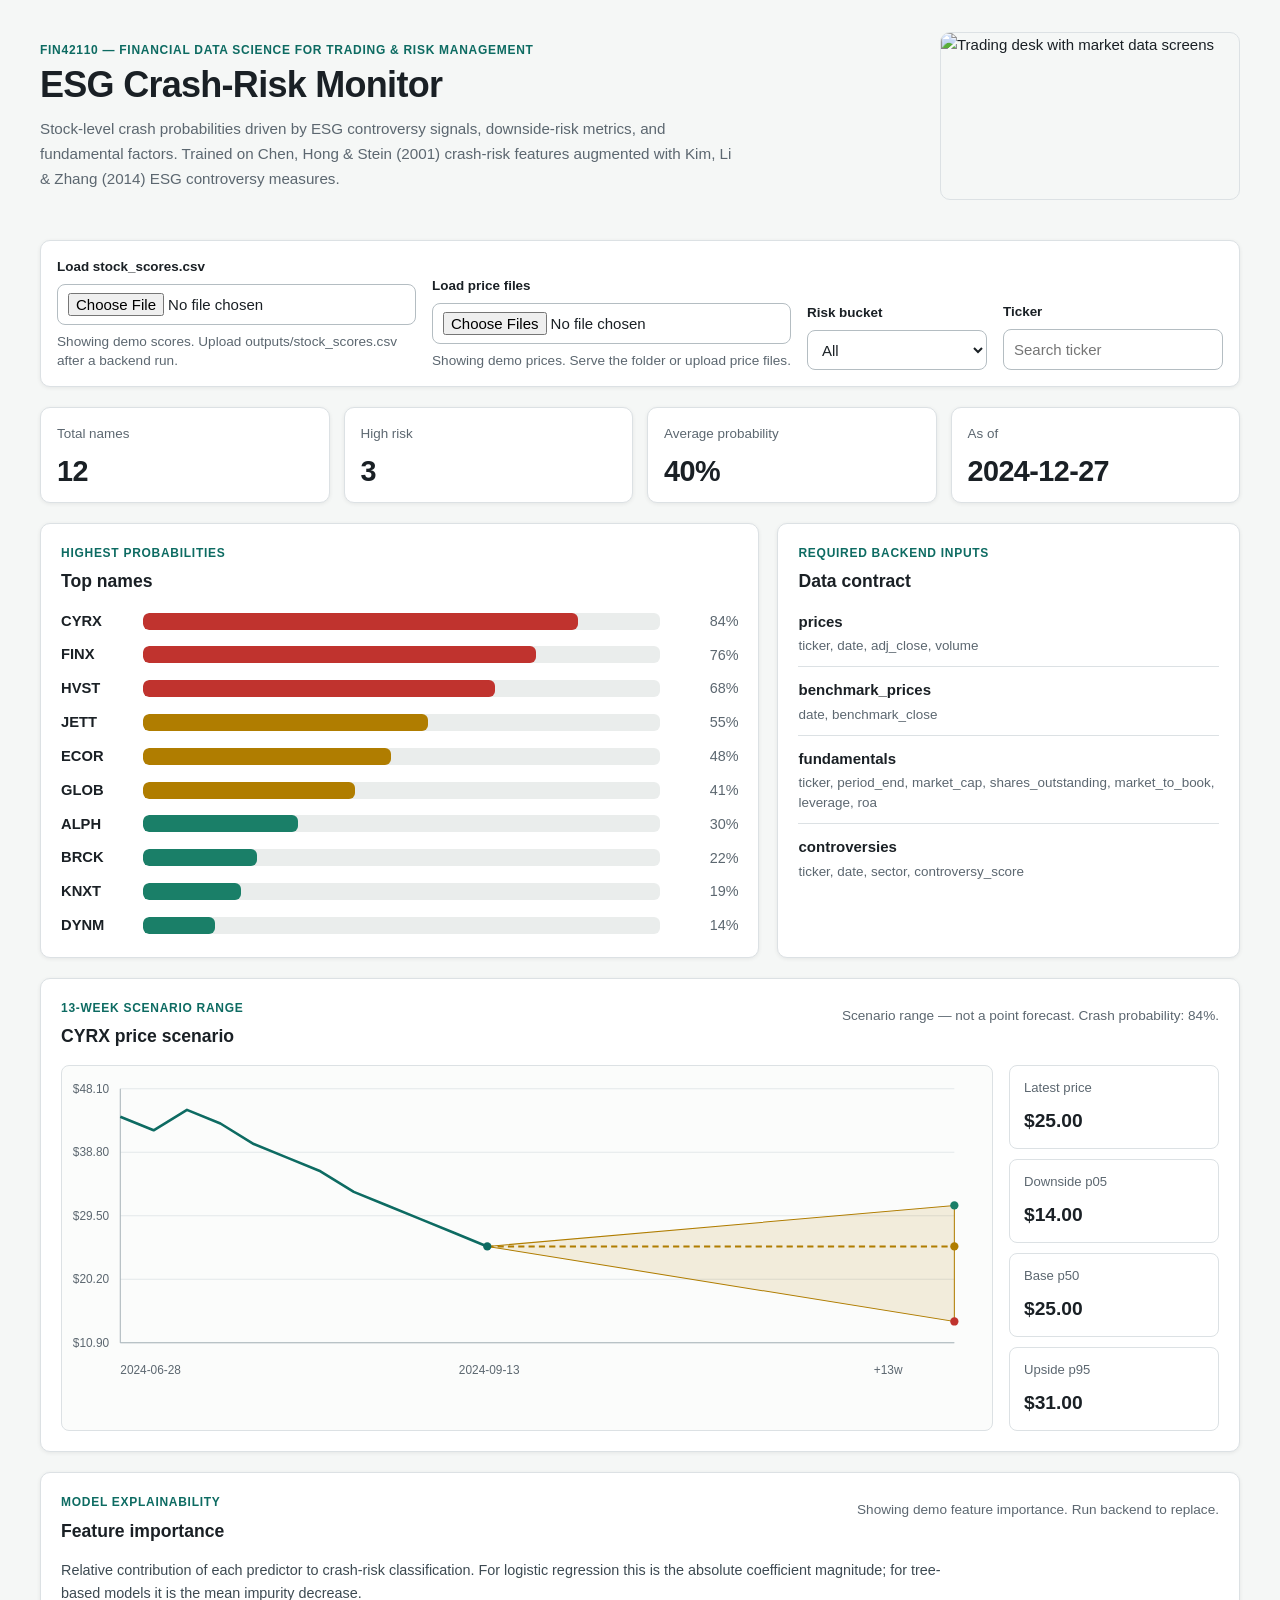
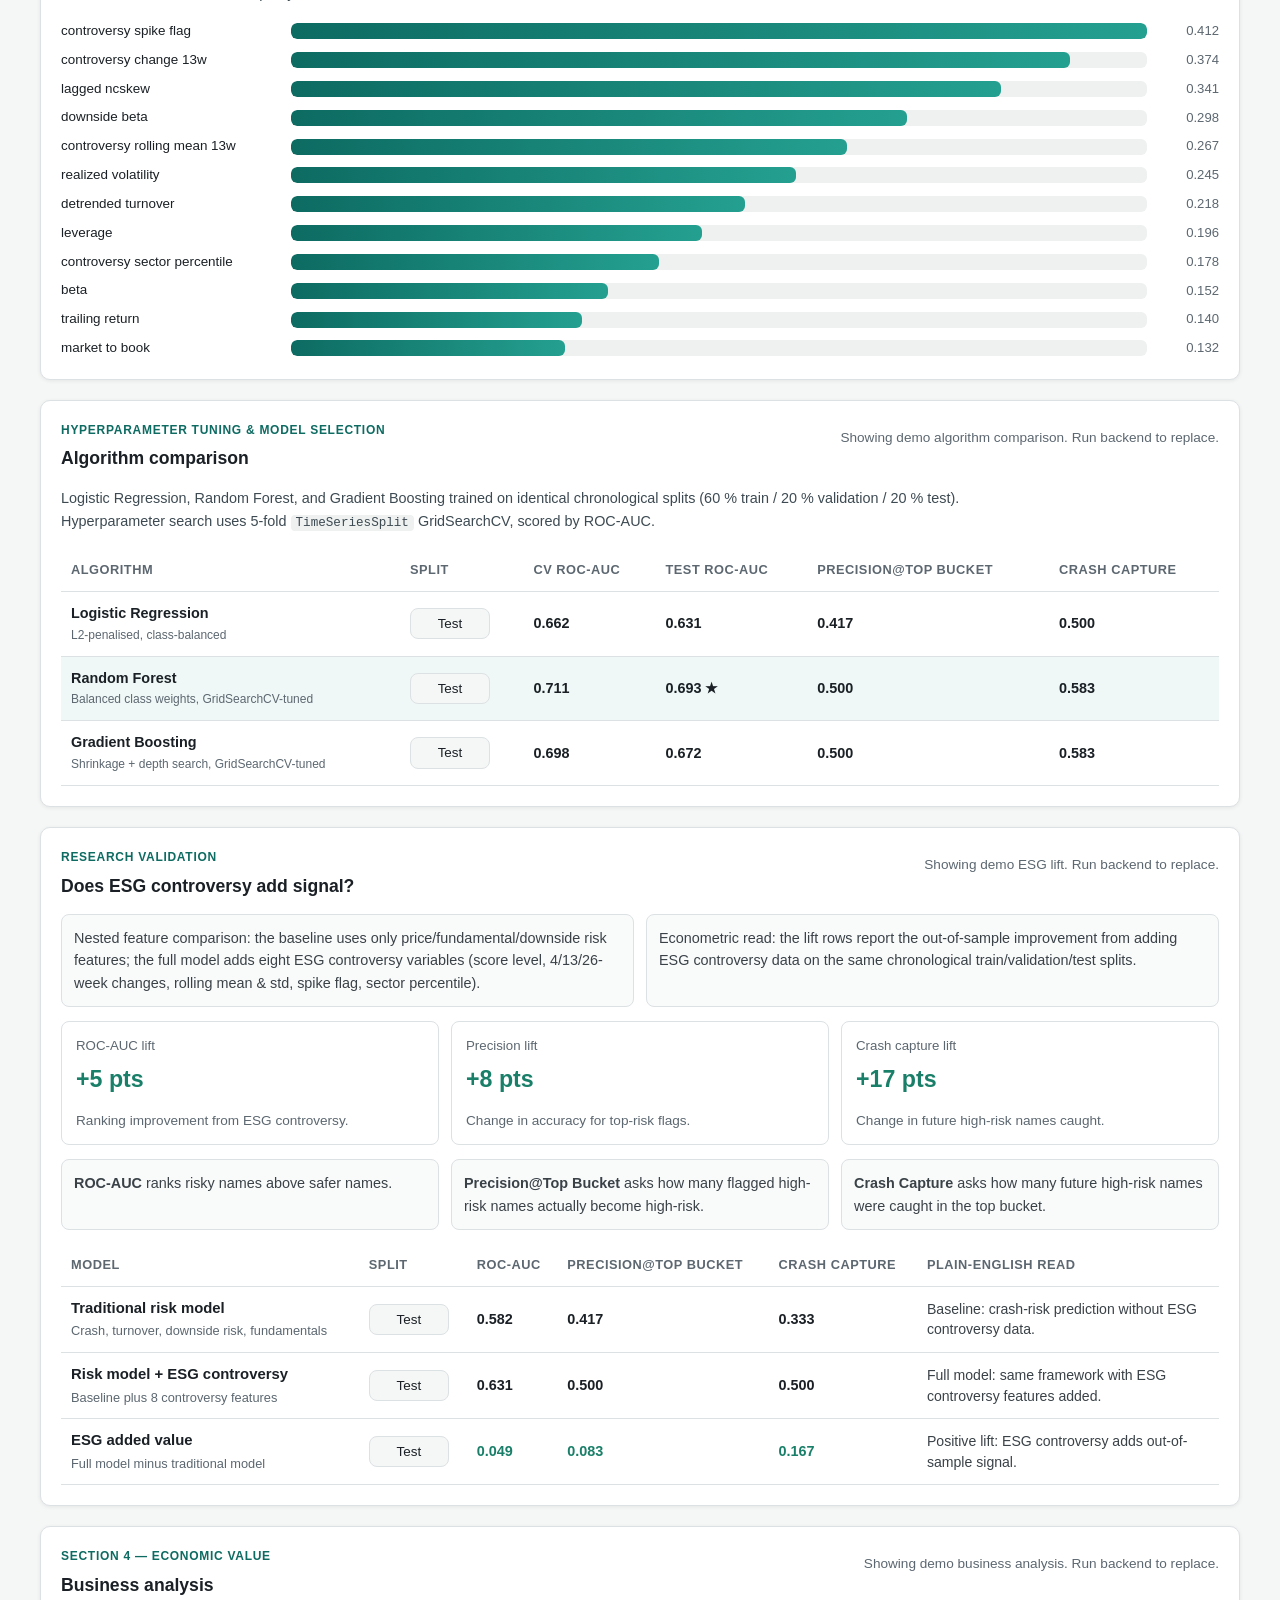
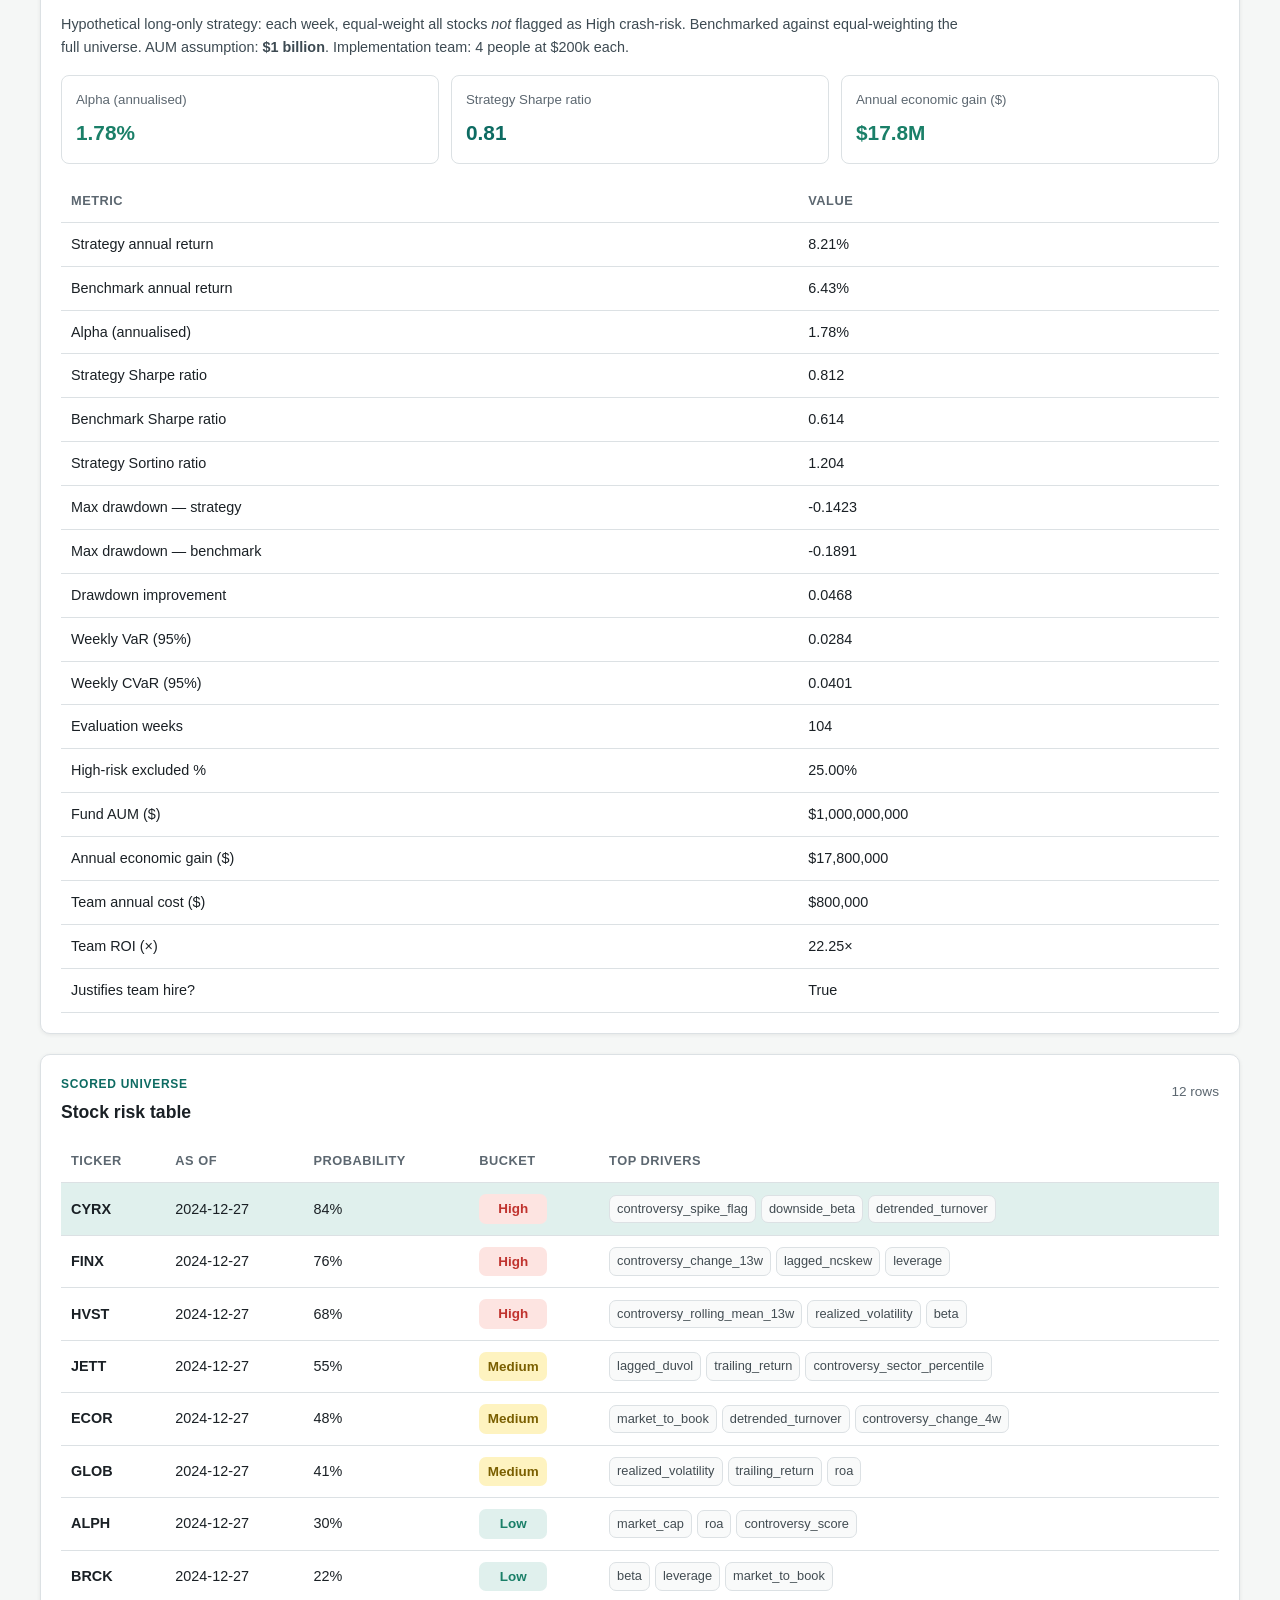
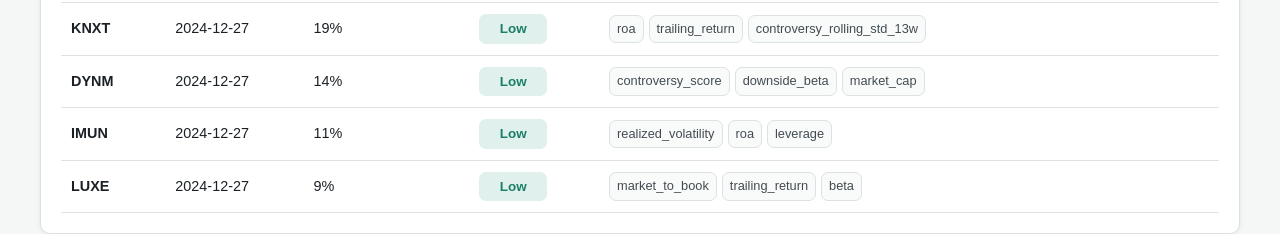
==== frontend/index.html @ 410fca91 "Initial crash-risk dashboard backend" ====
<!doctype html>
<html lang="en">
  <head>
    <meta charset="utf-8">
    <meta name="viewport" content="width=device-width, initial-scale=1">
    <title>ESG Crash-Risk Monitor</title>
    <link rel="stylesheet" href="styles.css">
  </head>
  <body>
    <header class="app-header">
      <div class="header-copy">
        <p class="eyebrow">FIN42110 &mdash; Financial Data Science for Trading &amp; Risk Management</p>
        <h1>ESG Crash-Risk Monitor</h1>
        <p class="lede">
          Stock-level crash probabilities driven by ESG controversy signals, downside-risk metrics,
          and fundamental factors. Trained on Chen, Hong &amp; Stein (2001) crash-risk features
          augmented with Kim, Li &amp; Zhang (2014) ESG controversy measures.
        </p>
      </div>
      <img
        class="header-image"
        src="https://images.unsplash.com/photo-1642790551116-18e150f248e3?auto=format&fit=crop&w=900&q=80"
        alt="Trading desk with market data screens"
      >
    </header>

    <main>
      <!-- ── Toolbar ──────────────────────────────────────────────────── -->
      <section class="toolbar" aria-label="Score controls">
        <div>
          <label for="scoreUpload">Load stock_scores.csv</label>
          <input id="scoreUpload" type="file" accept=".csv,text/csv">
          <p id="dataStatus" class="status-text">Waiting for model scores.</p>
        </div>
        <div>
          <label for="historyUpload">Load price files</label>
          <input id="historyUpload" type="file" accept=".csv,text/csv" multiple>
          <p id="priceStatus" class="status-text">Waiting for price scenarios.</p>
        </div>
        <div>
          <label for="bucketFilter">Risk bucket</label>
          <select id="bucketFilter">
            <option value="All">All</option>
            <option value="High">High</option>
            <option value="Medium">Medium</option>
            <option value="Low">Low</option>
          </select>
        </div>
        <div>
          <label for="tickerSearch">Ticker</label>
          <input id="tickerSearch" type="search" placeholder="Search ticker">
        </div>
      </section>

      <!-- ── Summary KPIs ─────────────────────────────────────────────── -->
      <section class="metrics-grid" aria-label="Risk summary">
        <article class="metric-tile">
          <span>Total names</span>
          <strong id="metricTotal">0</strong>
        </article>
        <article class="metric-tile">
          <span>High risk</span>
          <strong id="metricHigh">0</strong>
        </article>
        <article class="metric-tile">
          <span>Average probability</span>
          <strong id="metricAverage">0%</strong>
        </article>
        <article class="metric-tile">
          <span>As of</span>
          <strong id="metricDate">-</strong>
        </article>
      </section>

      <!-- ── Top names + data contract ────────────────────────────────── -->
      <section class="dashboard-grid">
        <div class="risk-panel">
          <div class="section-heading">
            <div>
              <p class="eyebrow">Highest probabilities</p>
              <h2>Top names</h2>
            </div>
          </div>
          <div id="riskBars" class="risk-bars" aria-live="polite"></div>
        </div>

        <div class="risk-panel">
          <div class="section-heading">
            <div>
              <p class="eyebrow">Required backend inputs</p>
              <h2>Data contract</h2>
            </div>
          </div>
          <ul class="input-list">
            <li><strong>prices</strong><span>ticker, date, adj_close, volume</span></li>
            <li><strong>benchmark_prices</strong><span>date, benchmark_close</span></li>
            <li><strong>fundamentals</strong><span>ticker, period_end, market_cap, shares_outstanding, market_to_book, leverage, roa</span></li>
            <li><strong>controversies</strong><span>ticker, date, sector, controversy_score</span></li>
          </ul>
        </div>
      </section>

      <!-- ── Price scenario chart ──────────────────────────────────────── -->
      <section class="chart-section" aria-label="Price scenario chart">
        <div class="section-heading">
          <div>
            <p class="eyebrow">13-week scenario range</p>
            <h2 id="chartTitle">Select a ticker</h2>
          </div>
          <p id="chartStatus" class="status-text">Price history and scenarios load after the backend demo run.</p>
        </div>
        <div class="chart-layout">
          <div id="priceChart" class="price-chart" aria-live="polite"></div>
          <div class="scenario-summary">
            <div>
              <span>Latest price</span>
              <strong id="latestPrice">-</strong>
            </div>
            <div>
              <span>Downside p05</span>
              <strong id="priceP05">-</strong>
            </div>
            <div>
              <span>Base p50</span>
              <strong id="priceP50">-</strong>
            </div>
            <div>
              <span>Upside p95</span>
              <strong id="priceP95">-</strong>
            </div>
          </div>
        </div>
      </section>

      <!-- ── Feature importance ────────────────────────────────────────── -->
      <section class="risk-panel importance-section" aria-label="Feature importance">
        <div class="section-heading">
          <div>
            <p class="eyebrow">Model explainability</p>
            <h2>Feature importance</h2>
          </div>
          <p id="importanceStatus" class="status-text">Run the backend to load feature importance.</p>
        </div>
        <p class="section-description">
          Relative contribution of each predictor to crash-risk classification.
          For logistic regression this is the absolute coefficient magnitude; for
          tree-based models it is the mean impurity decrease.
        </p>
        <div id="importanceBars" class="importance-bars" aria-live="polite"></div>
      </section>

      <!-- ── Algorithm comparison ──────────────────────────────────────── -->
      <section class="comparison-section" aria-label="Algorithm comparison">
        <div class="section-heading">
          <div>
            <p class="eyebrow">Hyperparameter tuning &amp; model selection</p>
            <h2>Algorithm comparison</h2>
          </div>
          <p id="algoStatus" class="status-text">Waiting for algorithm comparison report.</p>
        </div>
        <p class="section-description">
          Logistic Regression, Random Forest, and Gradient Boosting trained on identical
          chronological splits (60 % train / 20 % validation / 20 % test). Hyperparameter
          search uses 5-fold <code>TimeSeriesSplit</code> GridSearchCV, scored by ROC-AUC.
        </p>
        <div class="table-shell">
          <table class="comparison-table">
            <thead>
              <tr>
                <th>Algorithm</th>
                <th>Split</th>
                <th>CV ROC-AUC</th>
                <th>Test ROC-AUC</th>
                <th>Precision@Top Bucket</th>
                <th>Crash Capture</th>
              </tr>
            </thead>
            <tbody id="algoRows"></tbody>
          </table>
        </div>
      </section>

      <!-- ── ESG lift comparison ───────────────────────────────────────── -->
      <section class="comparison-section" aria-label="ESG model comparison">
        <div class="section-heading">
          <div>
            <p class="eyebrow">Research validation</p>
            <h2>Does ESG controversy add signal?</h2>
          </div>
          <p id="comparisonStatus" class="status-text">Waiting for ESG model comparison.</p>
        </div>
        <div class="comparison-explainer">
          <p>
            Nested feature comparison: the baseline uses only price/fundamental/downside
            risk features; the full model adds eight ESG controversy variables (score level,
            4/13/26-week changes, rolling mean &amp; std, spike flag, sector percentile).
          </p>
          <p>
            Econometric read: the lift rows report the out-of-sample improvement from adding
            ESG controversy data on the same chronological train/validation/test splits.
          </p>
        </div>
        <div id="comparisonSummary" class="lift-summary-grid"></div>
        <div class="metric-guide">
          <span><strong>ROC-AUC</strong> ranks risky names above safer names.</span>
          <span><strong>Precision@Top Bucket</strong> asks how many flagged high-risk names actually become high-risk.</span>
          <span><strong>Crash Capture</strong> asks how many future high-risk names were caught in the top bucket.</span>
        </div>
        <div class="table-shell">
          <table class="comparison-table">
            <thead>
              <tr>
                <th>Model</th>
                <th>Split</th>
                <th>ROC-AUC</th>
                <th>Precision@Top Bucket</th>
                <th>Crash Capture</th>
                <th>Plain-English read</th>
              </tr>
            </thead>
            <tbody id="comparisonRows"></tbody>
          </table>
        </div>
      </section>

      <!-- ── Business analysis ─────────────────────────────────────────── -->
      <section class="comparison-section" aria-label="Business analysis">
        <div class="section-heading">
          <div>
            <p class="eyebrow">Section 4 &mdash; Economic value</p>
            <h2>Business analysis</h2>
          </div>
          <p id="bizStatus" class="status-text">Waiting for business analysis.</p>
        </div>
        <p class="section-description">
          Hypothetical long-only strategy: each week, equal-weight all stocks <em>not</em>
          flagged as High crash-risk. Benchmarked against equal-weighting the full universe.
          AUM assumption: <strong>$1 billion</strong>. Implementation team: 4 people at $200k each.
        </p>
        <div id="bizSummary" class="biz-summary-grid"></div>
        <div class="table-shell">
          <table>
            <thead>
              <tr><th>Metric</th><th>Value</th></tr>
            </thead>
            <tbody id="bizRows"></tbody>
          </table>
        </div>
      </section>

      <!-- ── Stock scores table ────────────────────────────────────────── -->
      <section class="table-section" aria-label="Stock scores">
        <div class="section-heading">
          <div>
            <p class="eyebrow">Scored universe</p>
            <h2>Stock risk table</h2>
          </div>
          <p id="resultCount" class="status-text">0 rows</p>
        </div>
        <div class="table-shell">
          <table>
            <thead>
              <tr>
                <th>Ticker</th>
                <th>As of</th>
                <th>Probability</th>
                <th>Bucket</th>
                <th>Top drivers</th>
              </tr>
            </thead>
            <tbody id="scoreRows"></tbody>
          </table>
        </div>
      </section>
    </main>

    <script src="app.js"></script>
  </body>
</html>
---- frontend/styles.css ----
/* ── Design tokens ─────────────────────────────────────────────────────── */
:root {
  --ink:          #1a2025;
  --muted:        #5c6770;
  --line:         #dce1e4;
  --page:         #f5f7f6;
  --surface:      #ffffff;
  --high:         #c0332e;
  --medium:       #b07d00;
  --low:          #1a7f68;
  --accent:       #0d6b62;
  --accent-soft:  #e0f0ed;
  --warning-soft: #fef3c0;
  --danger-soft:  #fde4e1;
  --positive:     #1a7f68;
  --negative:     #c0332e;
  --radius:       10px;
  --shadow:       0 1px 4px rgba(0,0,0,.07);
}

/* ── Reset & base ──────────────────────────────────────────────────────── */
*, *::before, *::after { box-sizing: border-box; }

body {
  margin: 0;
  color: var(--ink);
  background: var(--page);
  font-family: -apple-system, BlinkMacSystemFont, "Segoe UI", Roboto, Helvetica, Arial, sans-serif;
  font-size: 15px;
  line-height: 1.55;
  -webkit-font-smoothing: antialiased;
}

code {
  font-family: ui-monospace, "SFMono-Regular", Consolas, "Liberation Mono", monospace;
  font-size: 0.875em;
  background: #eef1f0;
  padding: 1px 5px;
  border-radius: 4px;
}

/* ── Layout wrapper ────────────────────────────────────────────────────── */
.app-header, main {
  width: min(1200px, calc(100% - 32px));
  margin: 0 auto;
}

/* ── Header ────────────────────────────────────────────────────────────── */
.app-header {
  display: grid;
  grid-template-columns: minmax(0, 1fr) 300px;
  gap: 32px;
  align-items: center;
  padding: 32px 0 20px;
}

.eyebrow {
  margin: 0 0 6px;
  color: var(--accent);
  font-size: 0.75rem;
  font-weight: 700;
  letter-spacing: .06em;
  text-transform: uppercase;
}

h1 { margin: 0; font-size: 2.25rem; line-height: 1.06; letter-spacing: -.02em; }
h2 { margin: 0; font-size: 1.1rem; font-weight: 700; }

.lede {
  max-width: 700px;
  margin: 12px 0 0;
  color: var(--muted);
  font-size: .95rem;
  line-height: 1.65;
}

.header-image {
  width: 100%;
  height: 168px;
  object-fit: cover;
  border-radius: var(--radius);
  border: 1px solid var(--line);
}

/* ── Section spacing ───────────────────────────────────────────────────── */
.toolbar, .metrics-grid, .dashboard-grid,
.chart-section, .comparison-section, .importance-section,
.table-section { margin-top: 20px; }

/* ── Toolbar ───────────────────────────────────────────────────────────── */
.toolbar {
  display: grid;
  grid-template-columns: minmax(200px,1fr) minmax(200px,1fr) minmax(140px,180px) minmax(160px,220px);
  gap: 16px;
  align-items: end;
  padding: 16px;
  background: var(--surface);
  border: 1px solid var(--line);
  border-radius: var(--radius);
  box-shadow: var(--shadow);
}

label { display: block; margin-bottom: 6px; font-size: .84rem; font-weight: 700; }

input, select {
  width: 100%;
  min-height: 40px;
  padding: 8px 10px;
  border: 1px solid #b4bdc2;
  border-radius: 8px;
  background: #fff;
  color: var(--ink);
  font: inherit;
  transition: border-color .15s;
}
input:focus, select:focus { outline: none; border-color: var(--accent); }

.status-text { margin: 7px 0 0; color: var(--muted); font-size: .85rem; line-height: 1.4; }

/* ── Metric tiles ──────────────────────────────────────────────────────── */
.metrics-grid {
  display: grid;
  grid-template-columns: repeat(4, minmax(0,1fr));
  gap: 14px;
}

.metric-tile {
  min-height: 92px;
  padding: 16px;
  background: var(--surface);
  border: 1px solid var(--line);
  border-radius: var(--radius);
  box-shadow: var(--shadow);
}
.metric-tile span { display: block; color: var(--muted); font-size: .84rem; }
.metric-tile strong { display: block; margin-top: 12px; font-size: 1.8rem; line-height: 1; letter-spacing: -.02em; }

/* ── Dashboard grid ────────────────────────────────────────────────────── */
.dashboard-grid {
  display: grid;
  grid-template-columns: minmax(0,1.4fr) minmax(280px,.9fr);
  gap: 18px;
}

/* ── Panels ────────────────────────────────────────────────────────────── */
.risk-panel, .chart-section, .comparison-section,
.importance-section, .table-section {
  padding: 20px;
  background: var(--surface);
  border: 1px solid var(--line);
  border-radius: var(--radius);
  box-shadow: var(--shadow);
}

.section-heading {
  display: flex;
  justify-content: space-between;
  gap: 16px;
  align-items: flex-start;
  margin-bottom: 14px;
}

.section-description {
  margin: 0 0 16px;
  color: #3d4a52;
  font-size: .9rem;
  line-height: 1.6;
  max-width: 900px;
}

/* ── Price chart ───────────────────────────────────────────────────────── */
.chart-layout {
  display: grid;
  grid-template-columns: minmax(0,1fr) 210px;
  gap: 16px;
  align-items: stretch;
}

.price-chart {
  min-height: 320px;
  border: 1px solid var(--line);
  border-radius: 8px;
  background: #fbfcfb;
  overflow: hidden;
}
.price-chart svg { display: block; width: 100%; height: 320px; }

.chart-axis  { stroke: #a8b4b9; stroke-width: 1; }
.chart-grid  { stroke: #e3e8ea; stroke-width: 1; }
.history-line   { fill: none; stroke: var(--accent); stroke-width: 2.5; stroke-linejoin: round; }
.projection-line { fill: none; stroke: var(--medium); stroke-dasharray: 6 4; stroke-width: 2; }
.scenario-band  { fill: rgba(176,125,0,.13); stroke: var(--medium); stroke-width: 1; }
.chart-label    { fill: var(--muted); font-size: 11.5px; }

.scenario-summary { display: grid; gap: 10px; }
.scenario-summary div { padding: 12px 14px; border: 1px solid var(--line); border-radius: 8px; }
.scenario-summary span { display: block; color: var(--muted); font-size: .82rem; }
.scenario-summary strong { display: block; margin-top: 8px; font-size: 1.2rem; }

/* ── Feature importance bars ───────────────────────────────────────────── */
.importance-bars { display: grid; gap: 8px; }

.imp-row {
  display: grid;
  grid-template-columns: 220px minmax(0,1fr) 62px;
  gap: 10px;
  align-items: center;
}

.imp-label { font-size: .84rem; color: var(--ink); overflow: hidden; text-overflow: ellipsis; white-space: nowrap; }
.imp-track { height: 16px; background: #eef1f0; border-radius: 6px; overflow: hidden; }
.imp-fill  { height: 100%; border-radius: 6px; background: linear-gradient(90deg, var(--accent), #24a090); min-width: 2px; }
.imp-value { font-size: .82rem; color: var(--muted); text-align: right; font-variant-numeric: tabular-nums; }

/* ── Algorithm comparison table ────────────────────────────────────────── */
.comparison-table { min-width: 820px; }

.comparison-explainer {
  display: grid;
  grid-template-columns: minmax(0,1fr) minmax(0,1fr);
  gap: 12px;
  margin-bottom: 14px;
}

.comparison-explainer p, .metric-guide span {
  margin: 0;
  padding: 12px;
  border: 1px solid var(--line);
  border-radius: 8px;
  background: #f9fafa;
  color: #3a4248;
  line-height: 1.55;
  font-size: .9rem;
}

/* ── ESG lift summary cards ─────────────────────────────────────────────── */
.lift-summary-grid {
  display: grid;
  grid-template-columns: repeat(3, minmax(0,1fr));
  gap: 12px;
  margin-bottom: 14px;
}

.lift-card {
  display: grid;
  gap: 6px;
  min-height: 108px;
  padding: 14px;
  border: 1px solid var(--line);
  border-radius: 8px;
  background: #fff;
}
.lift-card span { color: var(--muted); font-size: .83rem; }
.lift-card strong { font-size: 1.45rem; }
.lift-card.positive strong, .metric-value.positive { color: var(--positive); }
.lift-card.negative strong, .metric-value.negative { color: var(--negative); }

.metric-guide {
  display: grid;
  grid-template-columns: repeat(3, minmax(0,1fr));
  gap: 12px;
  margin-bottom: 14px;
}

/* ── Business analysis ──────────────────────────────────────────────────── */
.biz-summary-grid {
  display: grid;
  grid-template-columns: repeat(3, minmax(0,1fr));
  gap: 12px;
  margin-bottom: 16px;
}

.biz-card {
  padding: 14px;
  border: 1px solid var(--line);
  border-radius: 8px;
  background: #fff;
  display: grid;
  gap: 6px;
}
.biz-card span { color: var(--muted); font-size: .83rem; }
.biz-card strong { font-size: 1.3rem; }
.biz-card.positive strong { color: var(--positive); }
.biz-card.negative strong { color: var(--negative); }
.biz-card.neutral  strong { color: var(--accent); }

/* ── Model label cells ──────────────────────────────────────────────────── */
.model-label { display: grid; gap: 3px; }
.model-label strong { font-size: .93rem; }
.model-label span { color: var(--muted); font-size: .8rem; }

.split-pill {
  display: inline-block;
  min-width: 80px;
  padding: 5px 8px;
  border-radius: 8px;
  border: 1px solid var(--line);
  background: #f5f7f6;
  text-align: center;
  text-transform: capitalize;
  font-size: .84rem;
}

.metric-value { font-variant-numeric: tabular-nums; font-weight: 700; }

.plain-read { max-width: 280px; color: #3a4248; line-height: 1.45; font-size: .88rem; }

/* ── Risk bars ──────────────────────────────────────────────────────────── */
.risk-bars { display: grid; gap: 11px; }

.bar-row {
  display: grid;
  grid-template-columns: 72px minmax(0,1fr) 68px;
  gap: 10px;
  align-items: center;
}
.bar-label  { font-weight: 700; font-size: .92rem; overflow-wrap: anywhere; }
.bar-track  { height: 17px; background: #eaedec; border-radius: 6px; overflow: hidden; }
.bar-fill   { height: 100%; min-width: 3px; border-radius: 6px; }
.bar-fill.high   { background: var(--high); }
.bar-fill.medium { background: var(--medium); }
.bar-fill.low    { background: var(--low); }
.bar-value  { color: var(--muted); font-variant-numeric: tabular-nums; text-align: right; font-size: .9rem; }

/* ── Input list (data contract) ─────────────────────────────────────────── */
.input-list { display: grid; gap: 11px; padding: 0; margin: 0; list-style: none; }
.input-list li { display: grid; gap: 3px; padding-bottom: 11px; border-bottom: 1px solid var(--line); }
.input-list li:last-child { border-bottom: 0; padding-bottom: 0; }
.input-list span { color: var(--muted); font-size: .84rem; line-height: 1.45; overflow-wrap: anywhere; }

/* ── Table shell ────────────────────────────────────────────────────────── */
.table-shell { overflow-x: auto; }

table { width: 100%; border-collapse: collapse; min-width: 680px; }
th, td { padding: 11px 10px; border-bottom: 1px solid var(--line); text-align: left; vertical-align: middle; }
th { color: var(--muted); font-size: .8rem; text-transform: uppercase; letter-spacing: .04em; }
td { font-size: .9rem; line-height: 1.45; }

.table-section tbody tr { cursor: pointer; }
.table-section tbody tr:hover { background: #f2f6f5; }
.table-section tbody tr.selected-row { background: var(--accent-soft); }

.ticker-cell    { font-weight: 700; }
.probability-cell { font-variant-numeric: tabular-nums; }

/* ── Risk bucket badges ─────────────────────────────────────────────────── */
.bucket {
  display: inline-block;
  min-width: 68px;
  padding: 5px 8px;
  border-radius: 7px;
  font-size: .84rem;
  font-weight: 700;
  text-align: center;
}
.bucket.high   { color: var(--high);   background: var(--danger-soft); }
.bucket.medium { color: #7a5f00;       background: var(--warning-soft); }
.bucket.low    { color: var(--low);    background: var(--accent-soft); }

/* ── Driver pills ───────────────────────────────────────────────────────── */
.driver-list { display: flex; flex-wrap: wrap; gap: 5px; }
.driver-pill {
  display: inline-block;
  padding: 4px 7px;
  border: 1px solid var(--line);
  border-radius: 7px;
  background: #f9fafa;
  color: #424c52;
  font-size: .8rem;
}

/* ── Algo table specific ────────────────────────────────────────────────── */
.algo-model { font-weight: 700; font-size: .9rem; }
.best-row td { background: #f0f8f7; }

/* ── Empty state ────────────────────────────────────────────────────────── */
.empty-state { padding: 24px; color: var(--muted); text-align: center; font-size: .9rem; }

/* ── Responsive ─────────────────────────────────────────────────────────── */
@media (max-width: 900px) {
  .app-header,
  .toolbar,
  .metrics-grid,
  .dashboard-grid,
  .comparison-explainer,
  .lift-summary-grid,
  .biz-summary-grid,
  .metric-guide,
  .chart-layout { grid-template-columns: 1fr; }

  h1 { font-size: 1.9rem; }
  .header-image { height: 140px; }
  .imp-row { grid-template-columns: 160px minmax(0,1fr) 54px; }
}

@media (max-width: 520px) {
  .app-header, main { width: min(100% - 18px, 1200px); }
  .toolbar, .risk-panel, .chart-section, .comparison-section,
  .importance-section, .table-section, .metric-tile { padding: 12px; }
  .bar-row { grid-template-columns: 56px minmax(0,1fr) 54px; gap: 8px; }
}
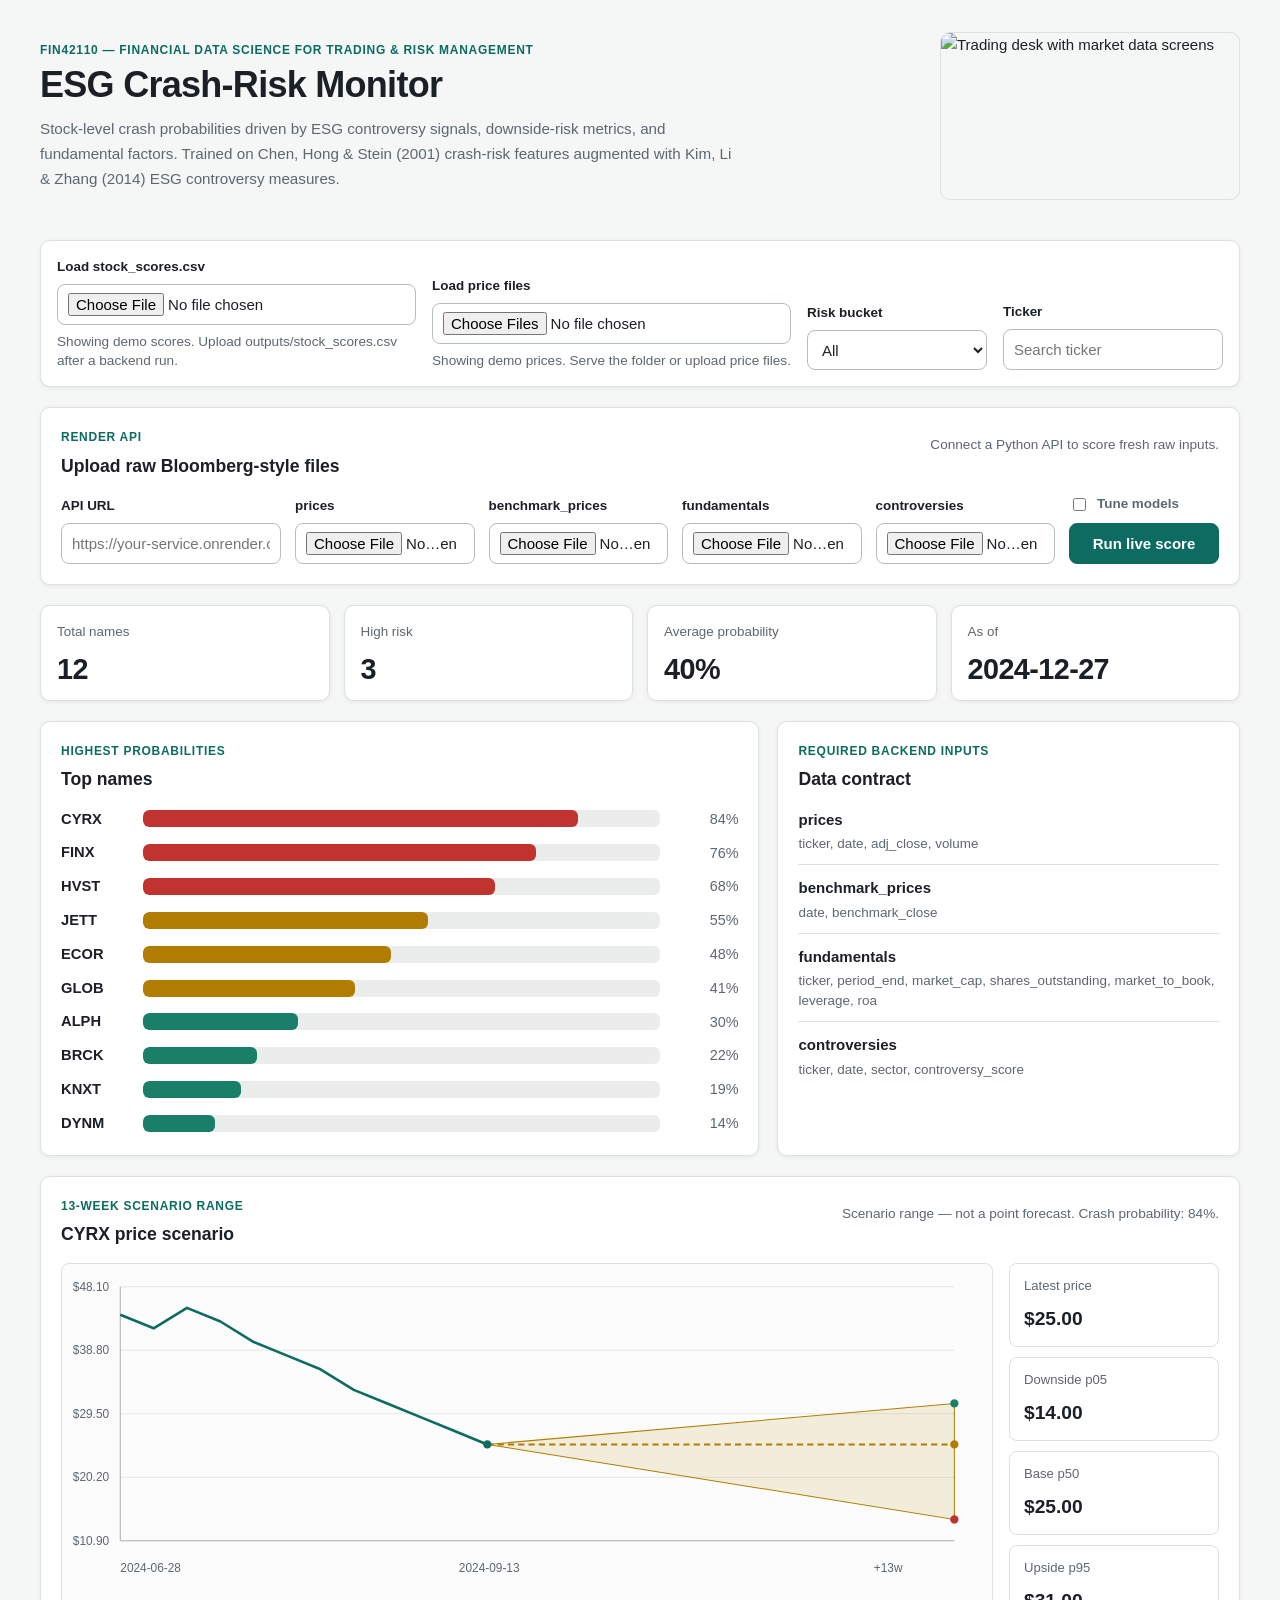
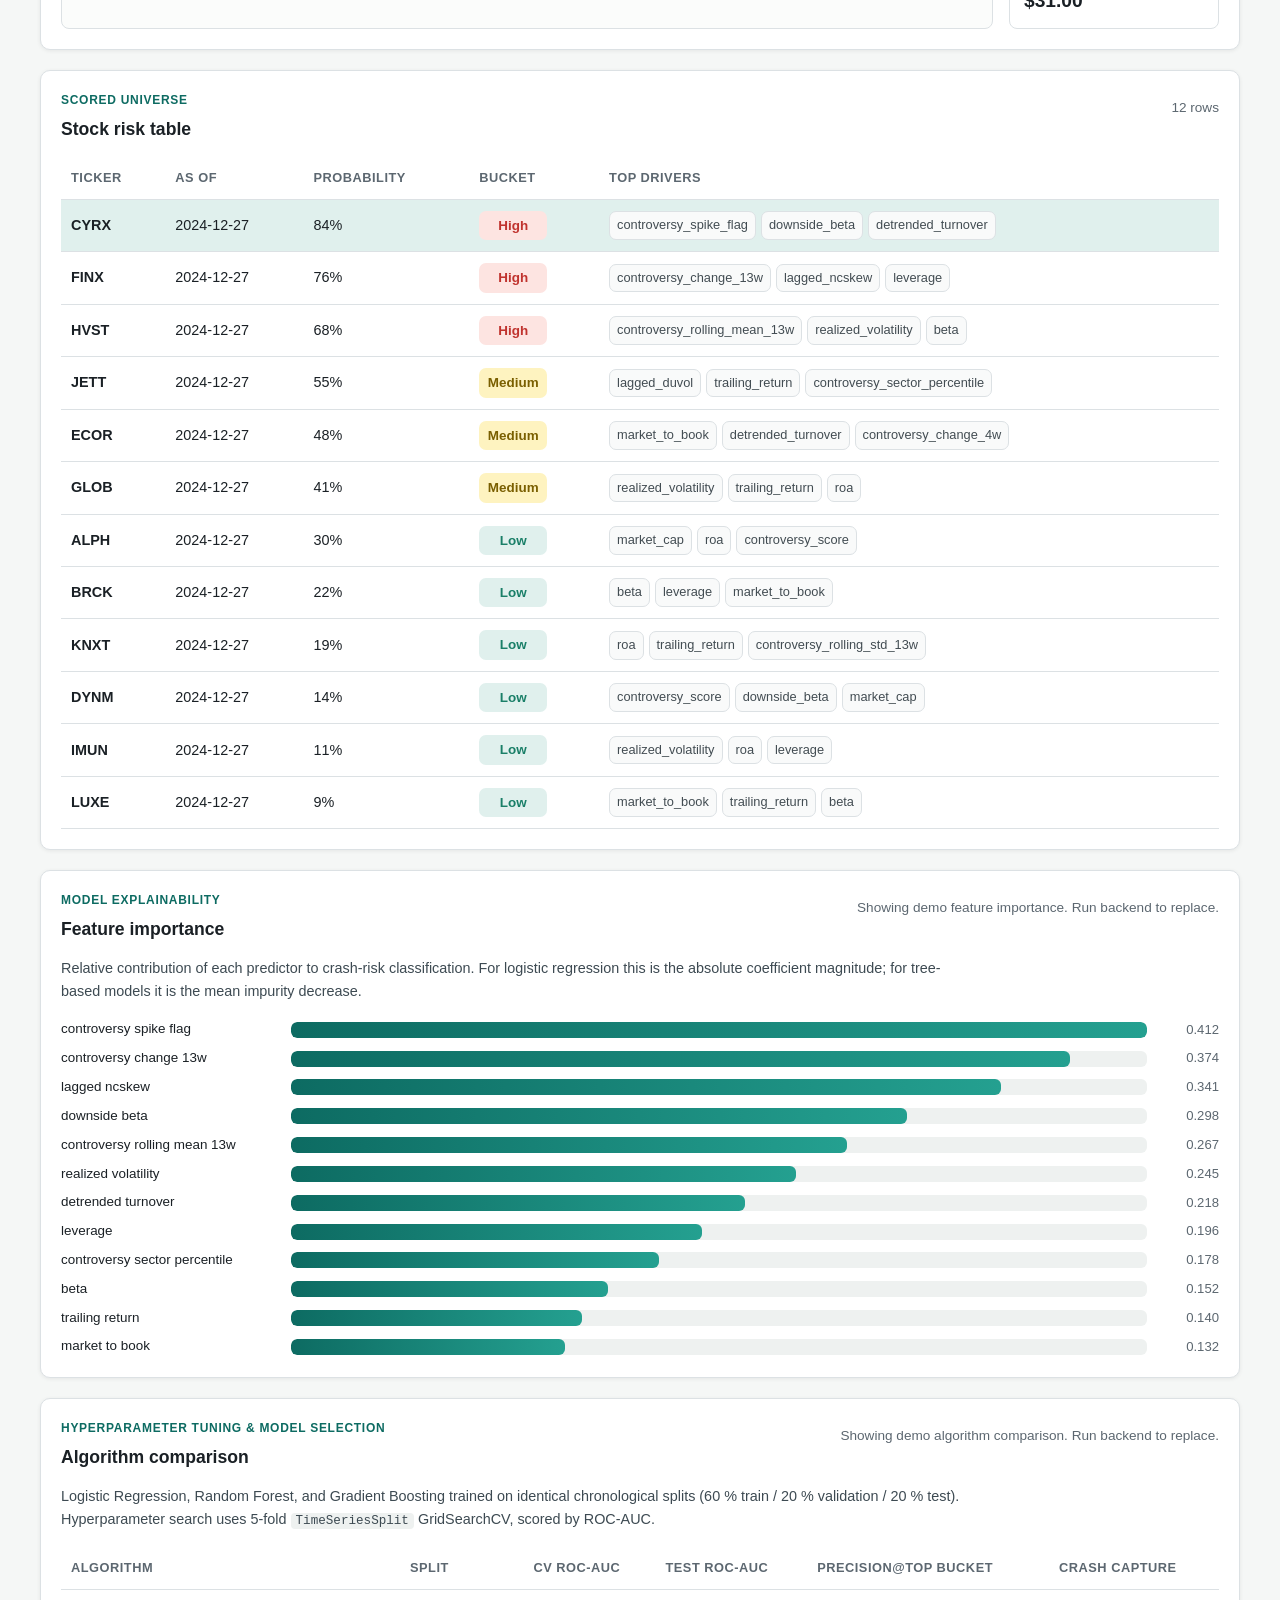
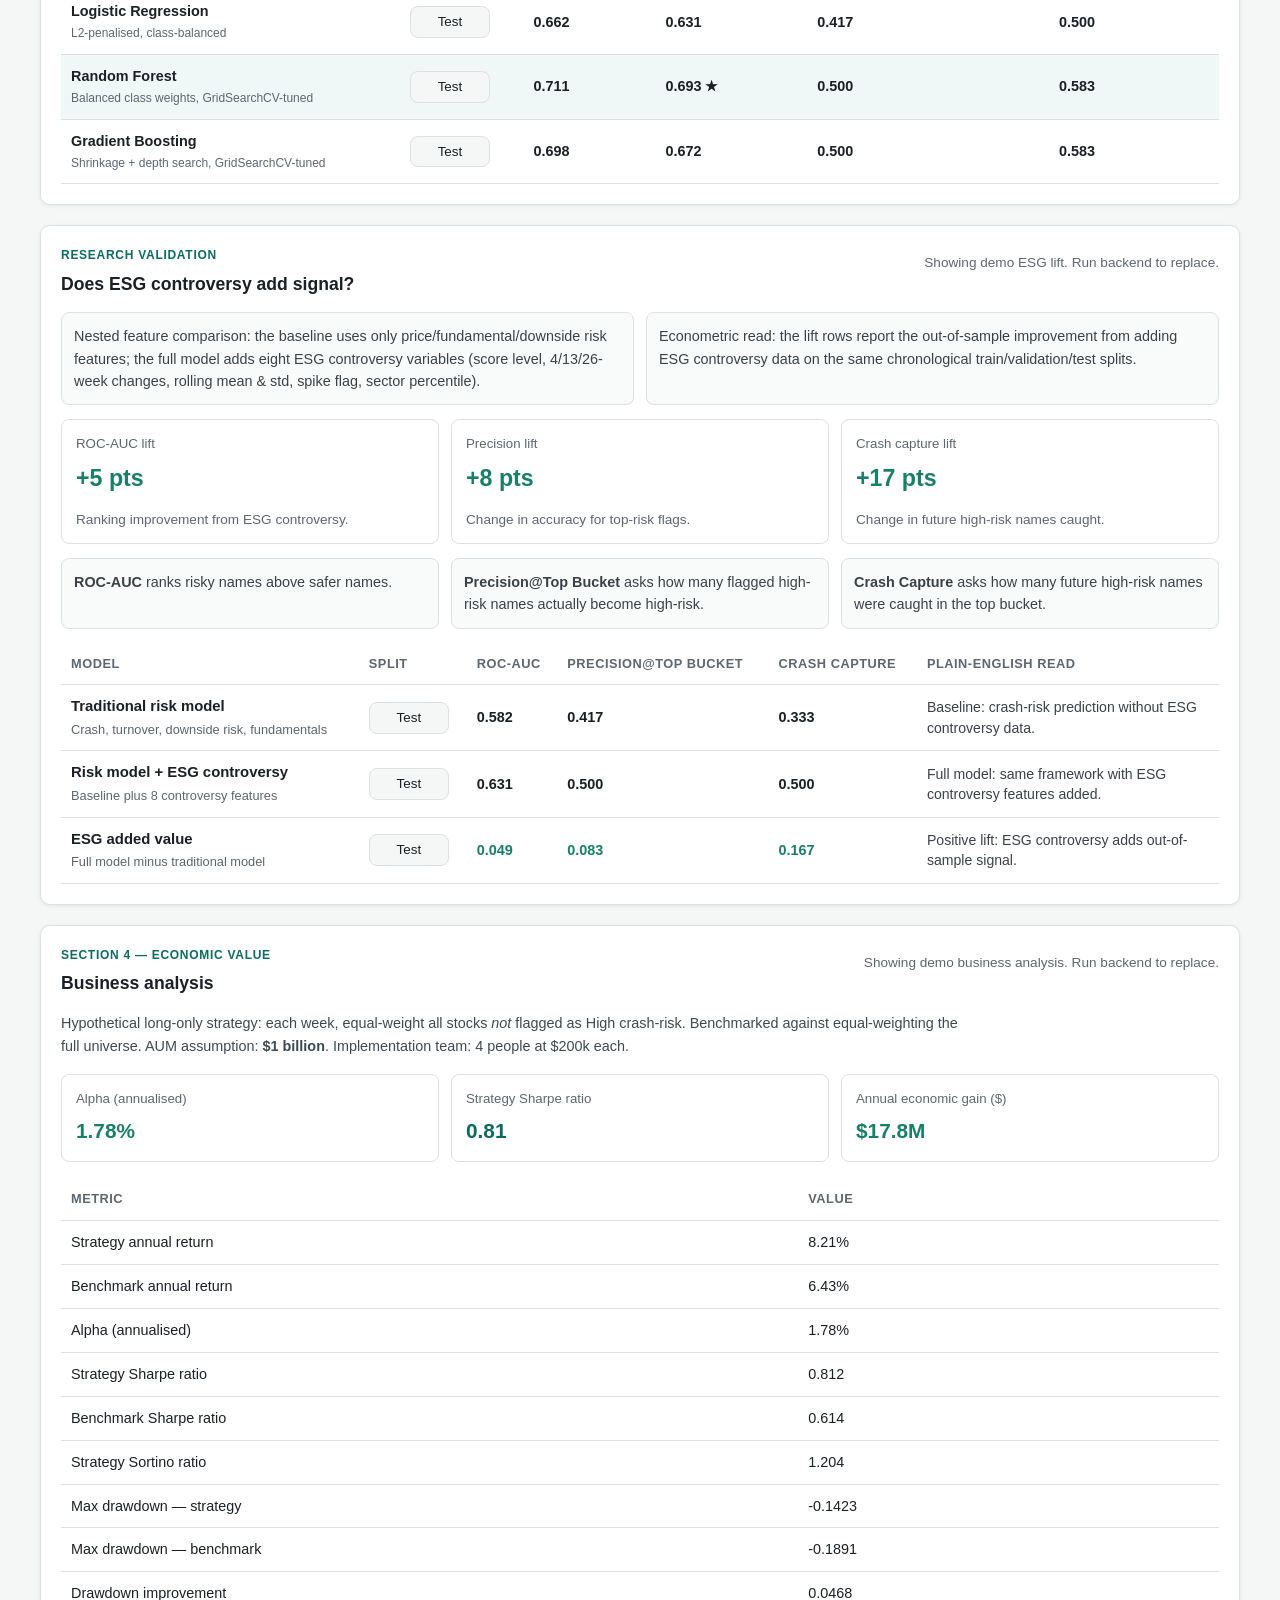
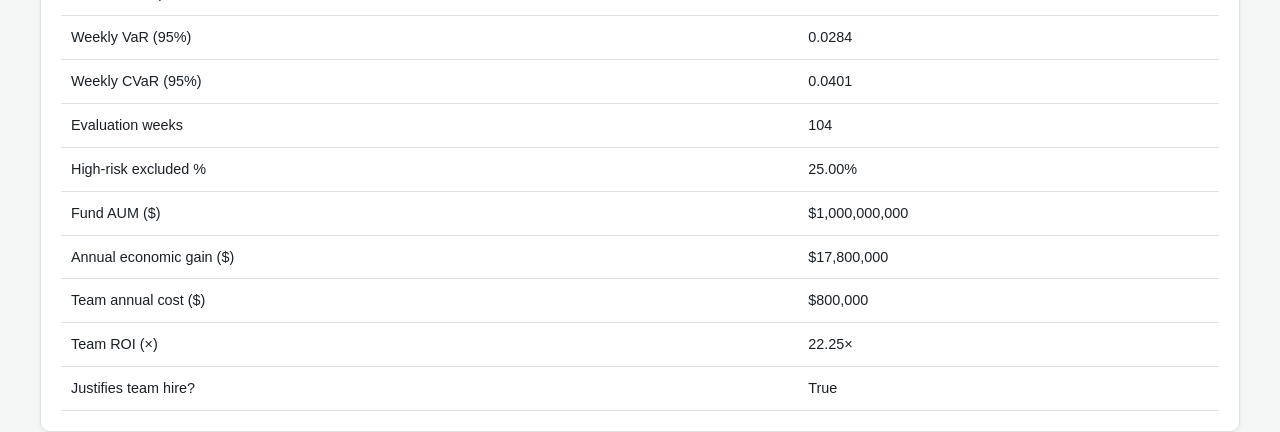
==== commit 0dc51b0d: "Add Netlify and Render deployment support" ====
--- a/frontend/index.html
+++ b/frontend/index.html
@@ -53,6 +53,45 @@
       </section>
 
       <!-- ── Summary KPIs ─────────────────────────────────────────────── -->
+      <section class="api-panel" aria-label="Live backend upload">
+        <div class="section-heading">
+          <div>
+            <p class="eyebrow">Render API</p>
+            <h2>Upload raw Bloomberg-style files</h2>
+          </div>
+          <p id="apiStatus" class="status-text">Connect a Python API to score fresh raw inputs.</p>
+        </div>
+        <form id="apiUploadForm" class="api-form">
+          <div>
+            <label for="apiBaseUrl">API URL</label>
+            <input id="apiBaseUrl" type="url" placeholder="https://your-service.onrender.com">
+          </div>
+          <div>
+            <label for="rawPrices">prices</label>
+            <input id="rawPrices" type="file" accept=".csv,.xlsx,.xls">
+          </div>
+          <div>
+            <label for="rawBenchmark">benchmark_prices</label>
+            <input id="rawBenchmark" type="file" accept=".csv,.xlsx,.xls">
+          </div>
+          <div>
+            <label for="rawFundamentals">fundamentals</label>
+            <input id="rawFundamentals" type="file" accept=".csv,.xlsx,.xls">
+          </div>
+          <div>
+            <label for="rawControversies">controversies</label>
+            <input id="rawControversies" type="file" accept=".csv,.xlsx,.xls">
+          </div>
+          <div class="api-actions">
+            <label class="checkbox-label">
+              <input id="apiTune" type="checkbox">
+              Tune models
+            </label>
+            <button type="submit">Run live score</button>
+          </div>
+        </form>
+      </section>
+
       <section class="metrics-grid" aria-label="Risk summary">
         <article class="metric-tile">
           <span>Total names</span>
@@ -132,7 +171,32 @@
         </div>
       </section>
 
-      <!-- ── Feature importance ────────────────────────────────────────── -->
+      <!-- Stock scores table -->
+      <section class="table-section" aria-label="Stock scores">
+        <div class="section-heading">
+          <div>
+            <p class="eyebrow">Scored universe</p>
+            <h2>Stock risk table</h2>
+          </div>
+          <p id="resultCount" class="status-text">0 rows</p>
+        </div>
+        <div class="table-shell">
+          <table>
+            <thead>
+              <tr>
+                <th>Ticker</th>
+                <th>As of</th>
+                <th>Probability</th>
+                <th>Bucket</th>
+                <th>Top drivers</th>
+              </tr>
+            </thead>
+            <tbody id="scoreRows"></tbody>
+          </table>
+        </div>
+      </section>
+
+      <!-- Feature importance -->
       <section class="risk-panel importance-section" aria-label="Feature importance">
         <div class="section-heading">
           <div>
@@ -248,30 +312,6 @@
         </div>
       </section>
 
-      <!-- ── Stock scores table ────────────────────────────────────────── -->
-      <section class="table-section" aria-label="Stock scores">
-        <div class="section-heading">
-          <div>
-            <p class="eyebrow">Scored universe</p>
-            <h2>Stock risk table</h2>
-          </div>
-          <p id="resultCount" class="status-text">0 rows</p>
-        </div>
-        <div class="table-shell">
-          <table>
-            <thead>
-              <tr>
-                <th>Ticker</th>
-                <th>As of</th>
-                <th>Probability</th>
-                <th>Bucket</th>
-                <th>Top drivers</th>
-              </tr>
-            </thead>
-            <tbody id="scoreRows"></tbody>
-          </table>
-        </div>
-      </section>
     </main>
 
     <script src="app.js"></script>
--- a/frontend/styles.css
+++ b/frontend/styles.css
@@ -83,7 +83,7 @@
 }
 
 /* ── Section spacing ───────────────────────────────────────────────────── */
-.toolbar, .metrics-grid, .dashboard-grid,
+.toolbar, .api-panel, .metrics-grid, .dashboard-grid,
 .chart-section, .comparison-section, .importance-section,
 .table-section { margin-top: 20px; }
 
@@ -102,7 +102,7 @@
 
 label { display: block; margin-bottom: 6px; font-size: .84rem; font-weight: 700; }
 
-input, select {
+input, select, button {
   width: 100%;
   min-height: 40px;
   padding: 8px 10px;
@@ -113,7 +113,17 @@
   font: inherit;
   transition: border-color .15s;
 }
-input:focus, select:focus { outline: none; border-color: var(--accent); }
+input:focus, select:focus, button:focus { outline: none; border-color: var(--accent); }
+input[type="checkbox"] { width: auto; min-height: 0; }
+
+button {
+  cursor: pointer;
+  border-color: var(--accent);
+  background: var(--accent);
+  color: #fff;
+  font-weight: 700;
+}
+button:hover { background: #0a5952; }
 
 .status-text { margin: 7px 0 0; color: var(--muted); font-size: .85rem; line-height: 1.4; }
 
@@ -143,13 +153,34 @@
 }
 
 /* ── Panels ────────────────────────────────────────────────────────────── */
-.risk-panel, .chart-section, .comparison-section,
+.risk-panel, .api-panel, .chart-section, .comparison-section,
 .importance-section, .table-section {
   padding: 20px;
   background: var(--surface);
   border: 1px solid var(--line);
   border-radius: var(--radius);
   box-shadow: var(--shadow);
+}
+
+.api-form {
+  display: grid;
+  grid-template-columns: minmax(220px,1.2fr) repeat(4, minmax(140px,1fr)) minmax(150px,.8fr);
+  gap: 14px;
+  align-items: end;
+}
+
+.api-actions {
+  display: grid;
+  gap: 8px;
+}
+
+.checkbox-label {
+  display: flex;
+  align-items: center;
+  gap: 8px;
+  margin-bottom: 0;
+  color: var(--muted);
+  font-weight: 600;
 }
 
 .section-heading {
@@ -380,6 +411,7 @@
 @media (max-width: 900px) {
   .app-header,
   .toolbar,
+  .api-form,
   .metrics-grid,
   .dashboard-grid,
   .comparison-explainer,
@@ -395,7 +427,7 @@
 
 @media (max-width: 520px) {
   .app-header, main { width: min(100% - 18px, 1200px); }
-  .toolbar, .risk-panel, .chart-section, .comparison-section,
+  .toolbar, .api-panel, .risk-panel, .chart-section, .comparison-section,
   .importance-section, .table-section, .metric-tile { padding: 12px; }
   .bar-row { grid-template-columns: 56px minmax(0,1fr) 54px; gap: 8px; }
 }
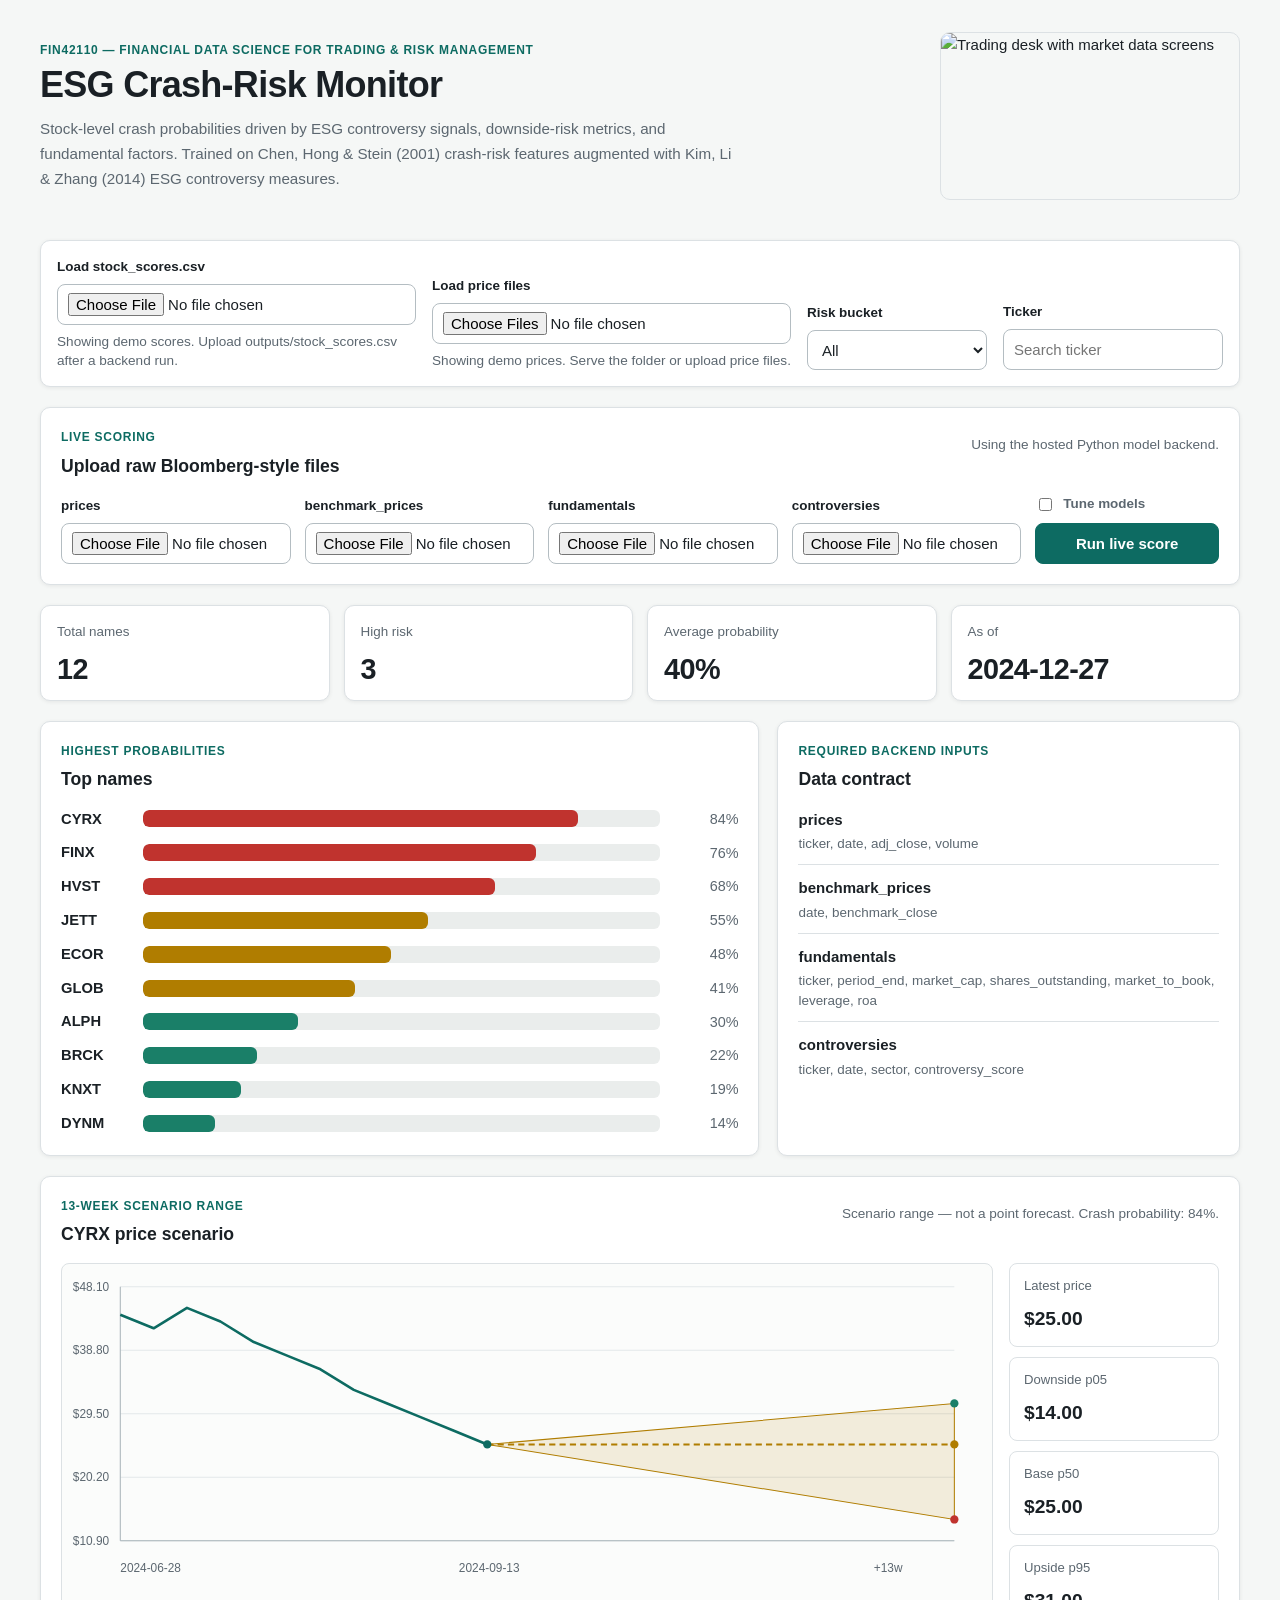
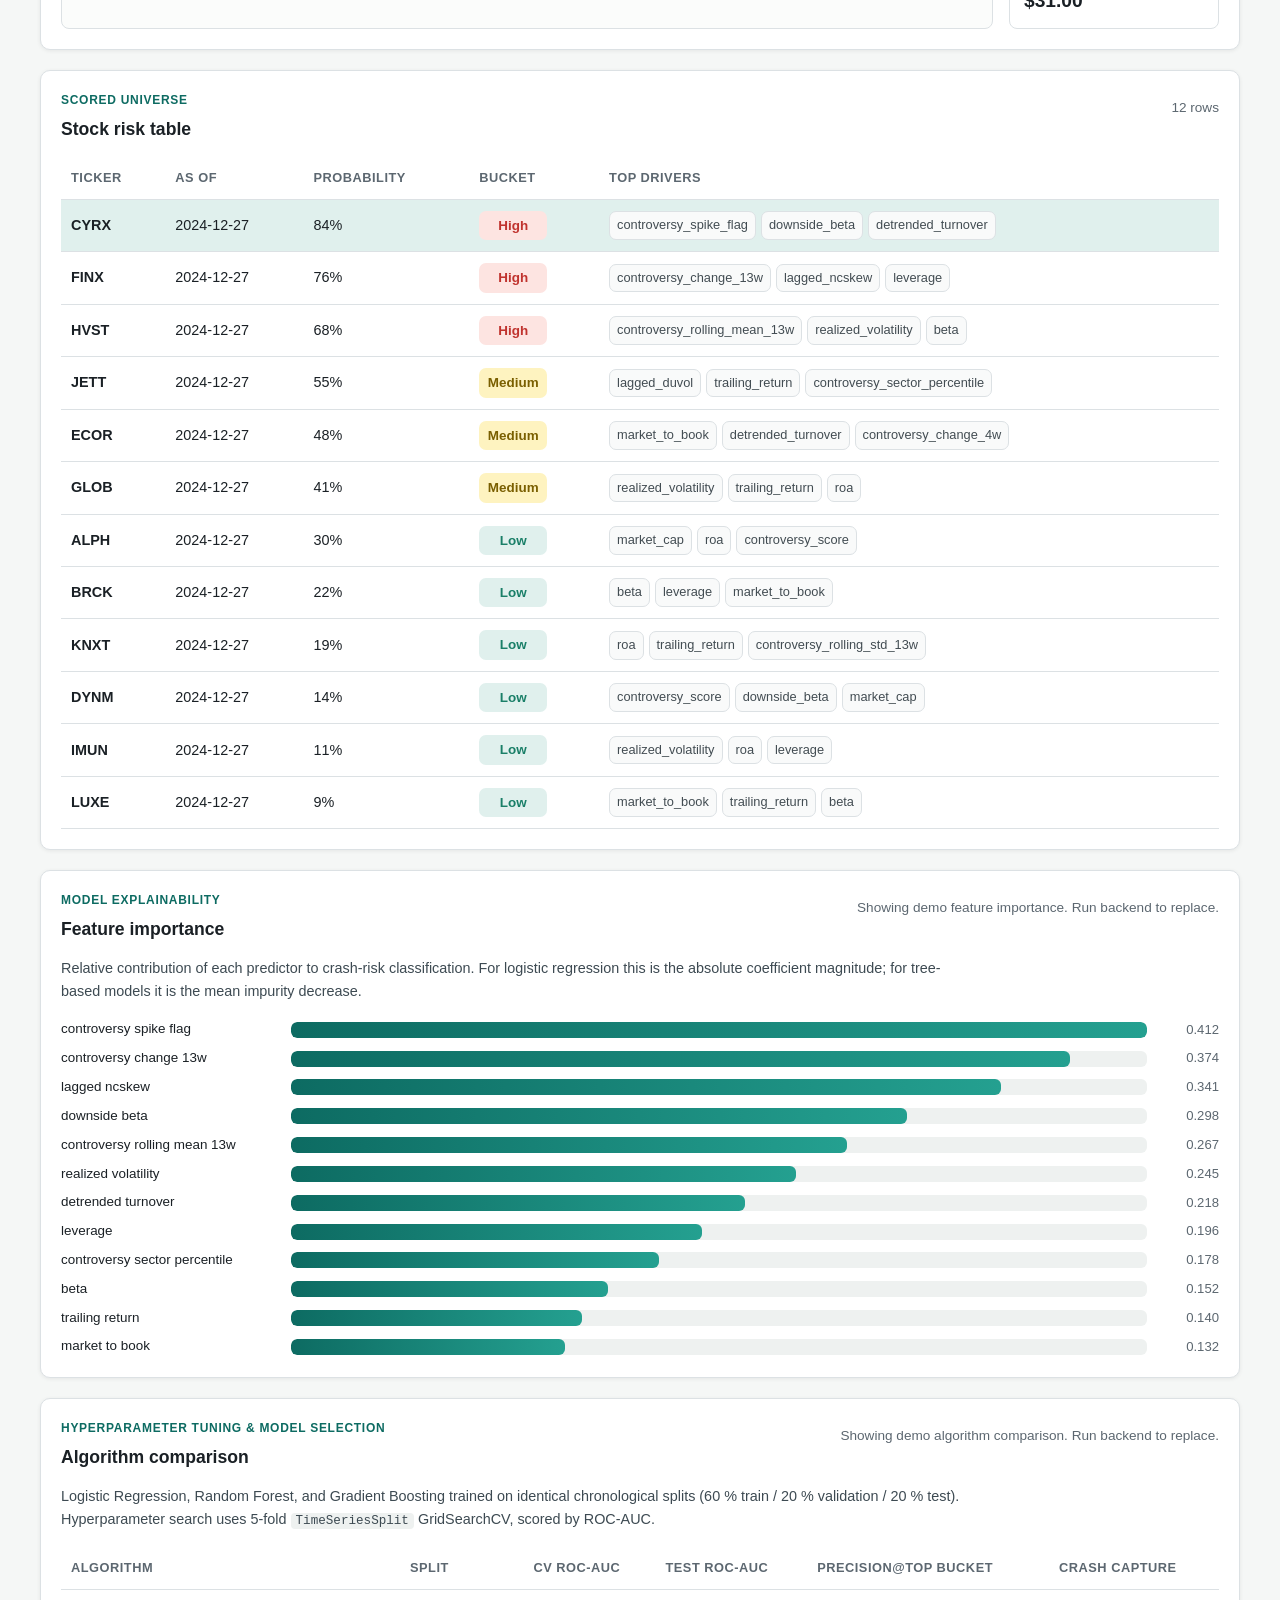
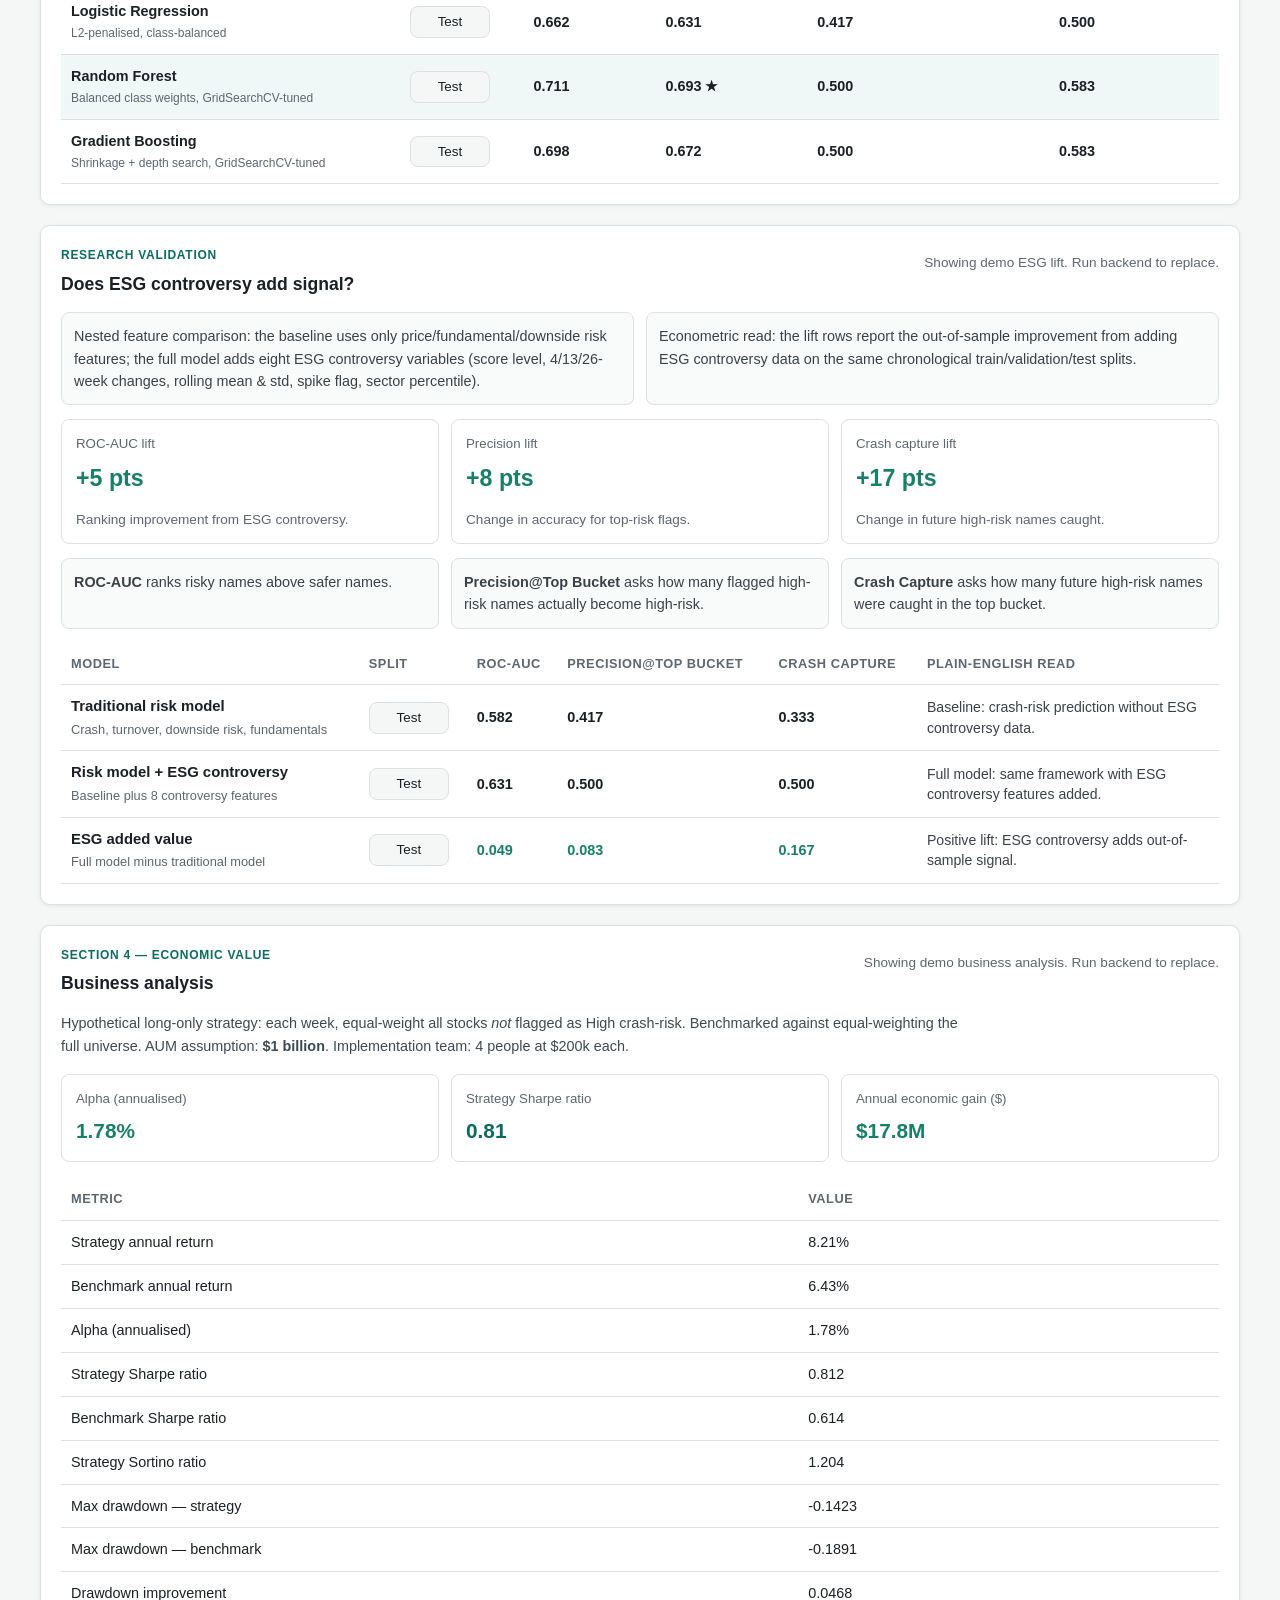
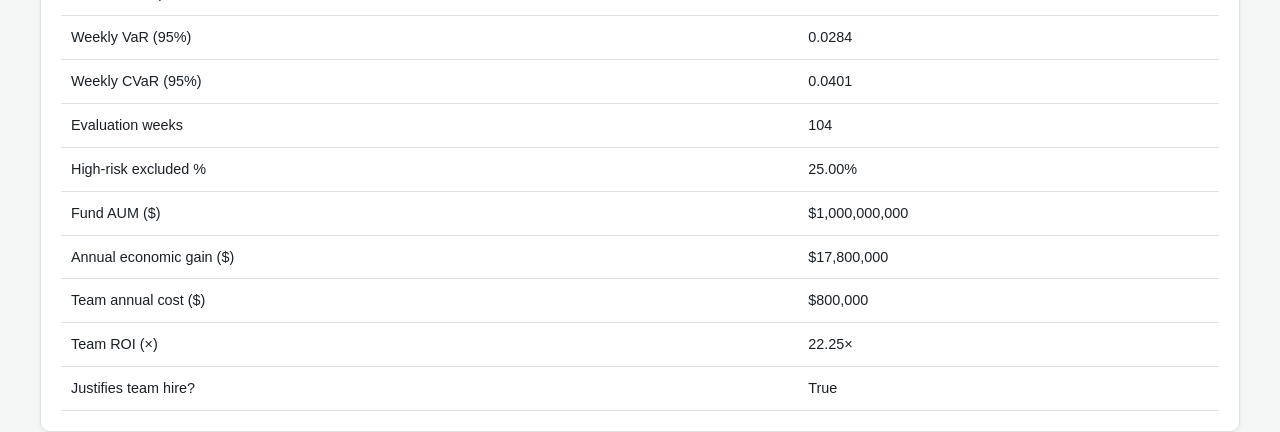
==== commit 2ede872d: "Add sample upload files and hide API URL" ====
--- a/frontend/index.html
+++ b/frontend/index.html
@@ -56,16 +56,12 @@
       <section class="api-panel" aria-label="Live backend upload">
         <div class="section-heading">
           <div>
-            <p class="eyebrow">Render API</p>
+            <p class="eyebrow">Live scoring</p>
             <h2>Upload raw Bloomberg-style files</h2>
           </div>
-          <p id="apiStatus" class="status-text">Connect a Python API to score fresh raw inputs.</p>
+          <p id="apiStatus" class="status-text">Using the hosted Python model backend.</p>
         </div>
         <form id="apiUploadForm" class="api-form">
-          <div>
-            <label for="apiBaseUrl">API URL</label>
-            <input id="apiBaseUrl" type="url" placeholder="https://your-service.onrender.com">
-          </div>
           <div>
             <label for="rawPrices">prices</label>
             <input id="rawPrices" type="file" accept=".csv,.xlsx,.xls">
--- a/frontend/styles.css
+++ b/frontend/styles.css
@@ -164,7 +164,7 @@
 
 .api-form {
   display: grid;
-  grid-template-columns: minmax(220px,1.2fr) repeat(4, minmax(140px,1fr)) minmax(150px,.8fr);
+  grid-template-columns: repeat(4, minmax(140px,1fr)) minmax(150px,.8fr);
   gap: 14px;
   align-items: end;
 }
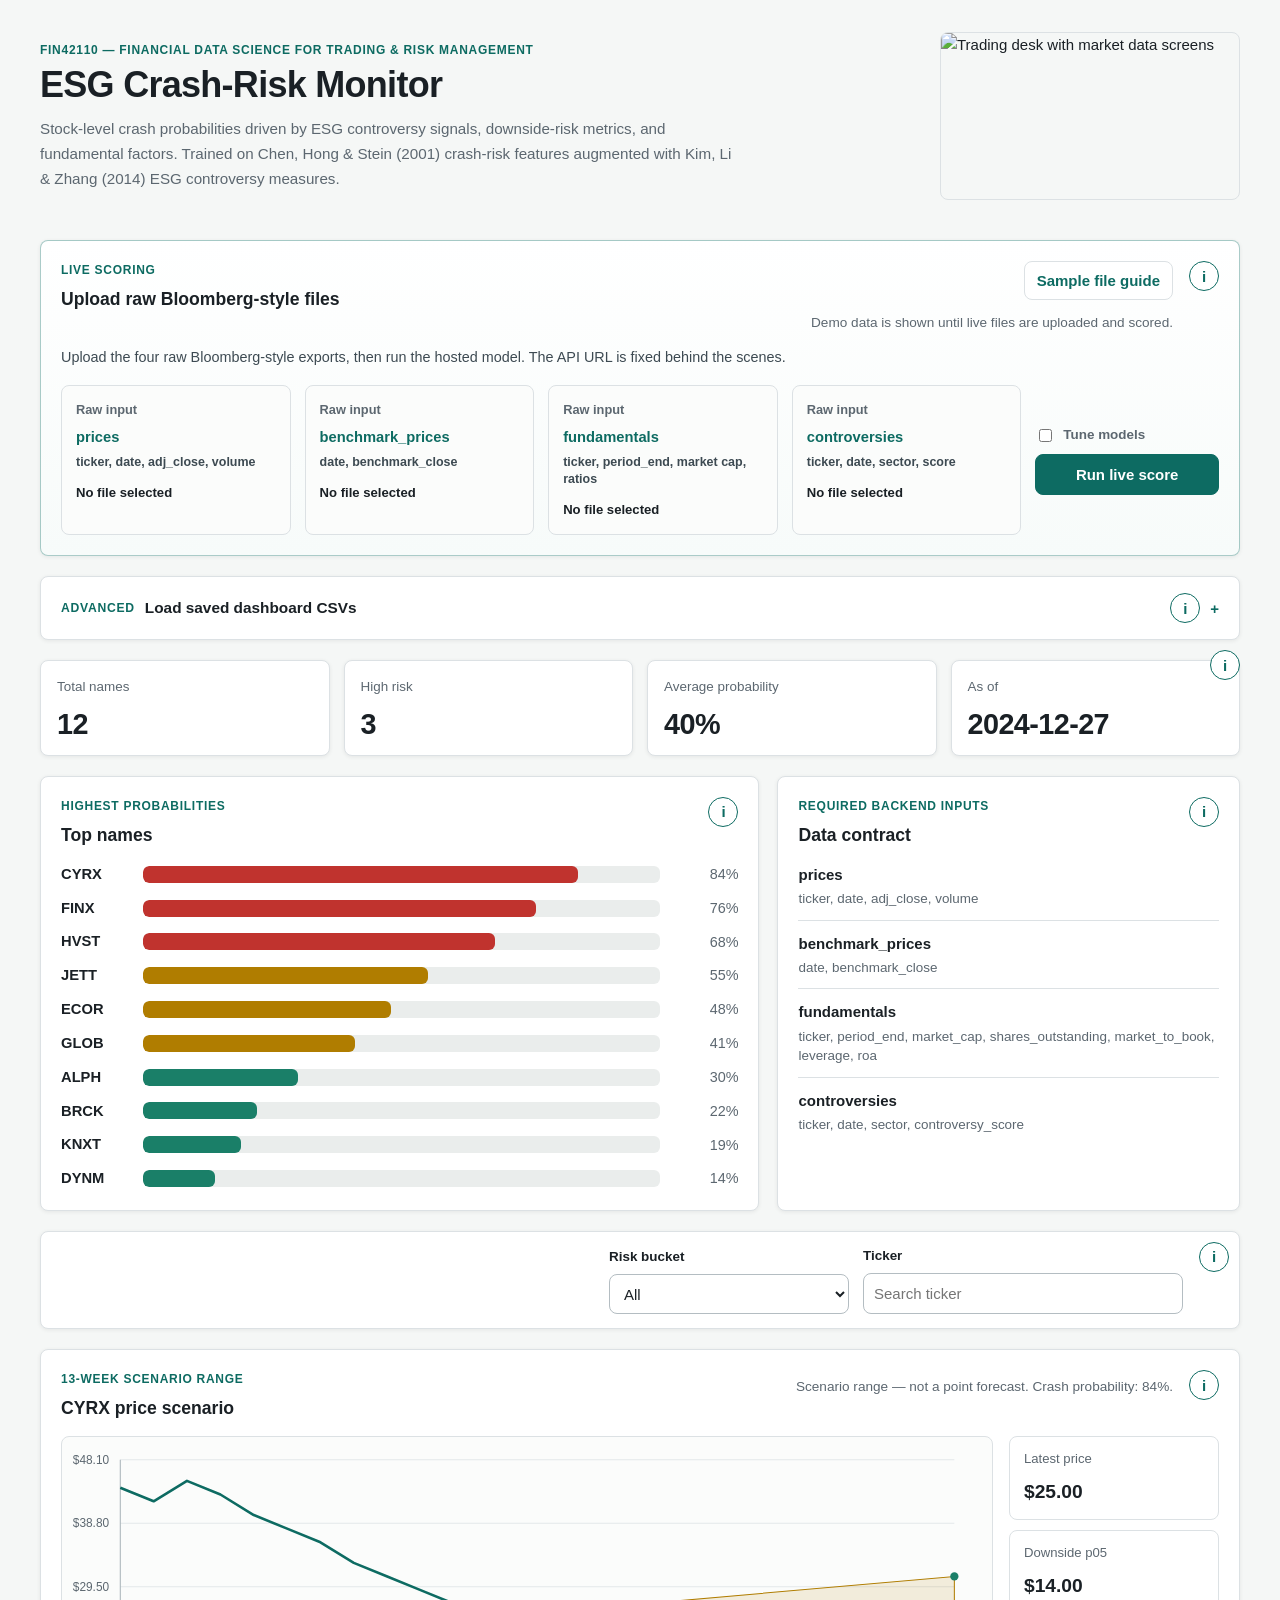
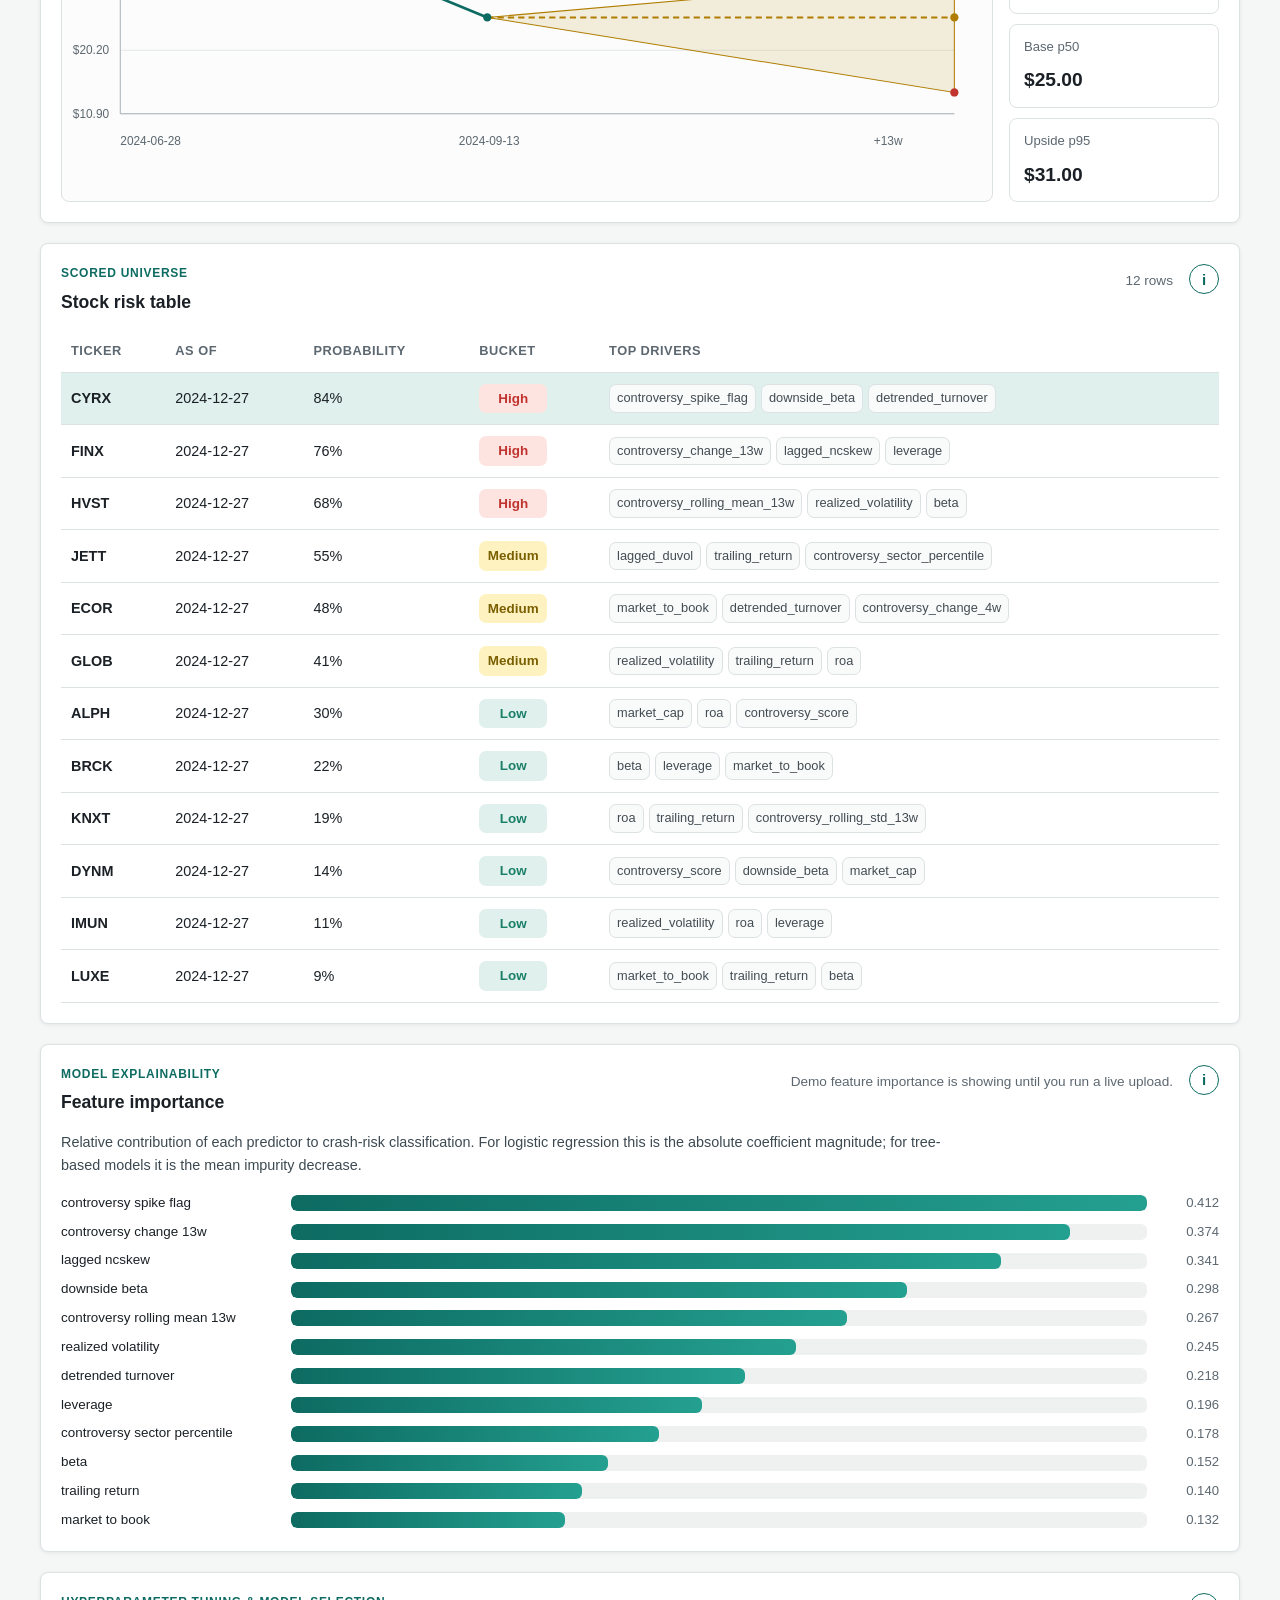
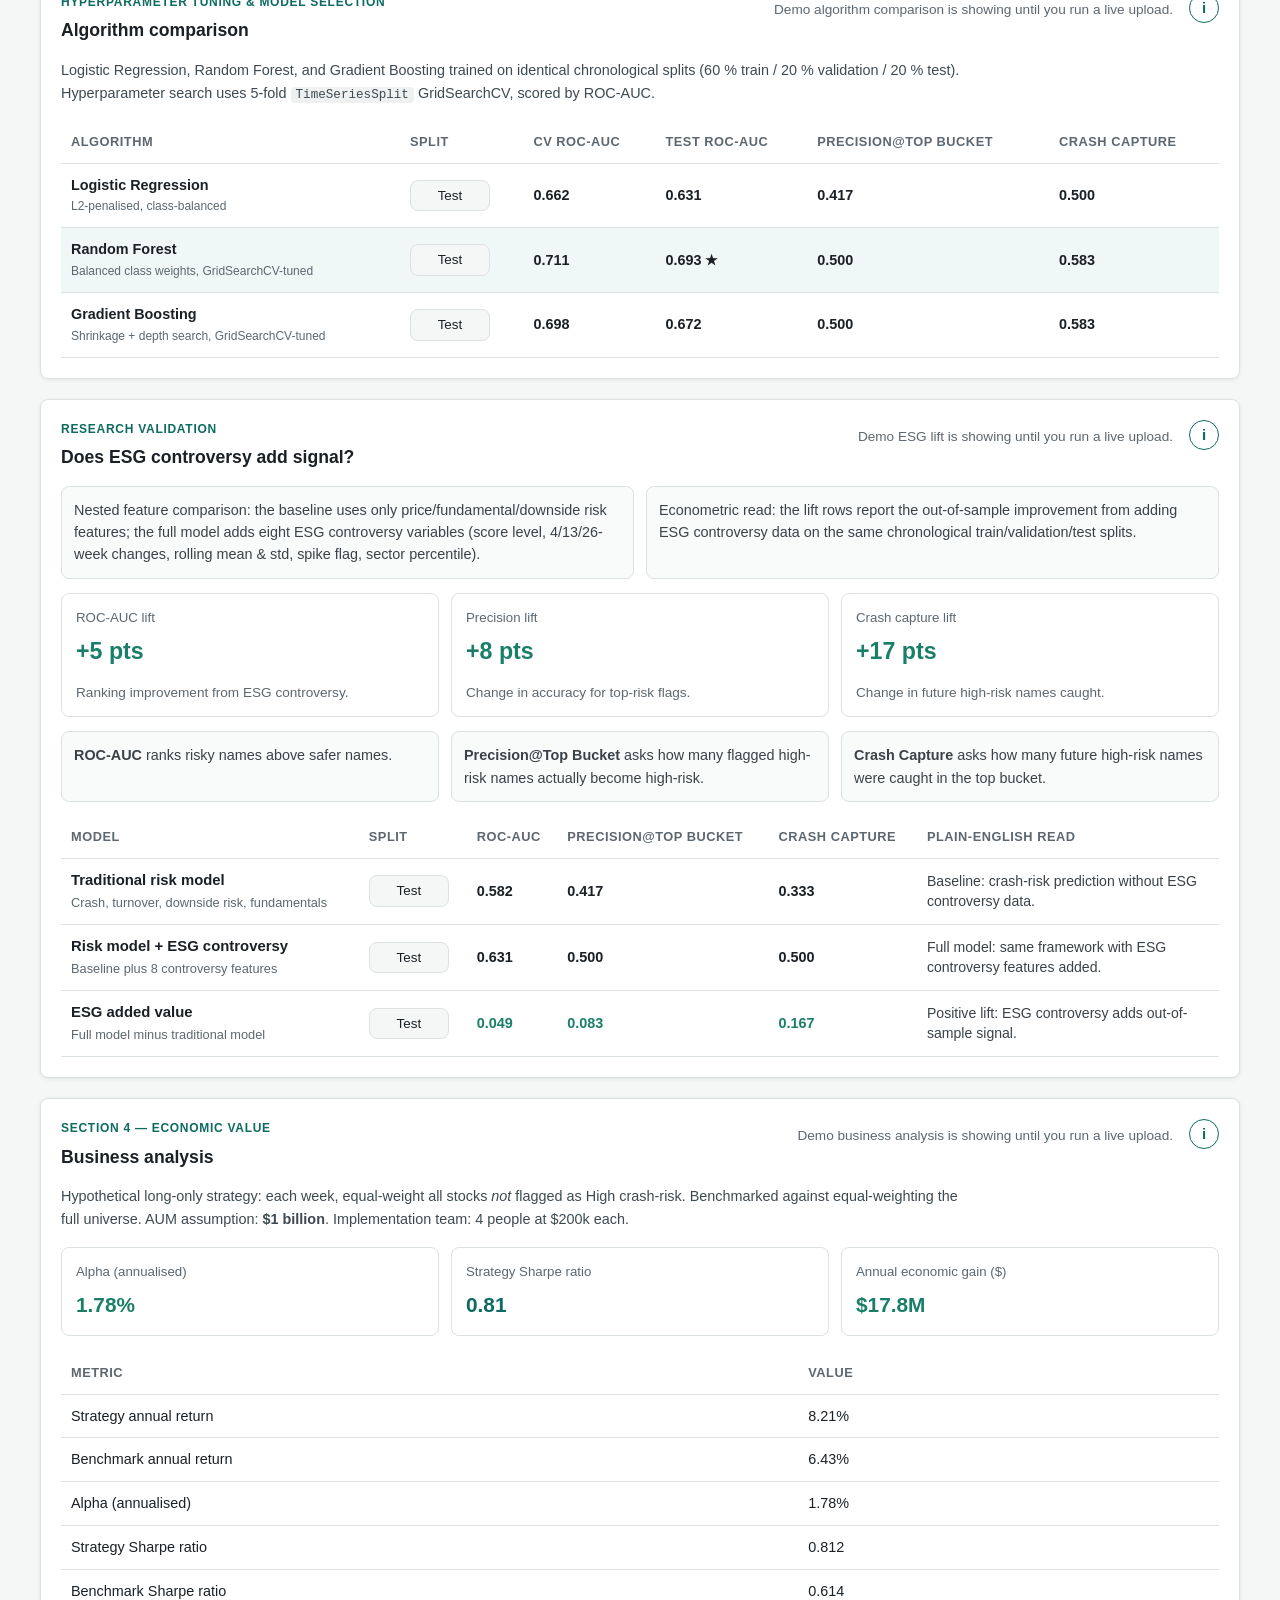
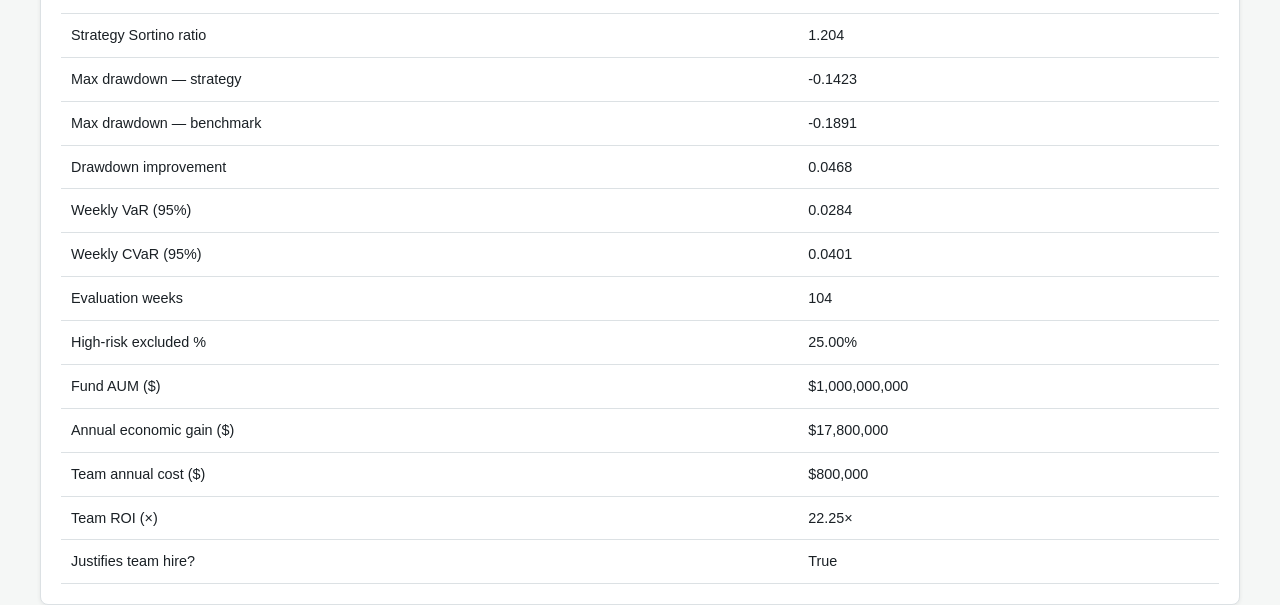
==== commit 47576e1b: "Polish frontend demo flow" ====
--- a/frontend/index.html
+++ b/frontend/index.html
@@ -26,69 +26,151 @@
 
     <main>
       <!-- ── Toolbar ──────────────────────────────────────────────────── -->
-      <section class="toolbar" aria-label="Score controls">
-        <div>
-          <label for="scoreUpload">Load stock_scores.csv</label>
-          <input id="scoreUpload" type="file" accept=".csv,text/csv">
-          <p id="dataStatus" class="status-text">Waiting for model scores.</p>
-        </div>
-        <div>
-          <label for="historyUpload">Load price files</label>
-          <input id="historyUpload" type="file" accept=".csv,text/csv" multiple>
-          <p id="priceStatus" class="status-text">Waiting for price scenarios.</p>
-        </div>
-        <div>
-          <label for="bucketFilter">Risk bucket</label>
-          <select id="bucketFilter">
-            <option value="All">All</option>
-            <option value="High">High</option>
-            <option value="Medium">Medium</option>
-            <option value="Low">Low</option>
-          </select>
-        </div>
-        <div>
-          <label for="tickerSearch">Ticker</label>
-          <input id="tickerSearch" type="search" placeholder="Search ticker">
-        </div>
-      </section>
-
       <!-- ── Summary KPIs ─────────────────────────────────────────────── -->
-      <section class="api-panel" aria-label="Live backend upload">
+      <section class="api-panel live-score-panel" aria-label="Live backend upload" data-info-key="live-scoring">
         <div class="section-heading">
           <div>
             <p class="eyebrow">Live scoring</p>
             <h2>Upload raw Bloomberg-style files</h2>
           </div>
-          <p id="apiStatus" class="status-text">Using the hosted Python model backend.</p>
-        </div>
+          <div class="heading-actions">
+            <button id="sampleGuideButton" class="secondary-button" type="button">Sample file guide</button>
+            <p id="apiStatus" class="status-text">Demo data is shown until live files are uploaded and scored.</p>
+          </div>
+        </div>
+        <p class="section-description">
+          Upload the four raw Bloomberg-style exports, then run the hosted model. The API URL is fixed behind the scenes.
+        </p>
         <form id="apiUploadForm" class="api-form">
-          <div>
-            <label for="rawPrices">prices</label>
-            <input id="rawPrices" type="file" accept=".csv,.xlsx,.xls">
-          </div>
-          <div>
-            <label for="rawBenchmark">benchmark_prices</label>
-            <input id="rawBenchmark" type="file" accept=".csv,.xlsx,.xls">
-          </div>
-          <div>
-            <label for="rawFundamentals">fundamentals</label>
-            <input id="rawFundamentals" type="file" accept=".csv,.xlsx,.xls">
-          </div>
-          <div>
-            <label for="rawControversies">controversies</label>
-            <input id="rawControversies" type="file" accept=".csv,.xlsx,.xls">
-          </div>
+          <label class="file-card upload-card" for="rawPrices">
+            <span>Raw input</span>
+            <strong>prices</strong>
+            <small>ticker, date, adj_close, volume</small>
+            <em id="rawPricesStatus">No file selected</em>
+          </label>
+          <input id="rawPrices" class="visually-hidden" type="file" accept=".csv,.xlsx,.xls">
+
+          <label class="file-card upload-card" for="rawBenchmark">
+            <span>Raw input</span>
+            <strong>benchmark_prices</strong>
+            <small>date, benchmark_close</small>
+            <em id="rawBenchmarkStatus">No file selected</em>
+          </label>
+          <input id="rawBenchmark" class="visually-hidden" type="file" accept=".csv,.xlsx,.xls">
+
+          <label class="file-card upload-card" for="rawFundamentals">
+            <span>Raw input</span>
+            <strong>fundamentals</strong>
+            <small>ticker, period_end, market cap, ratios</small>
+            <em id="rawFundamentalsStatus">No file selected</em>
+          </label>
+          <input id="rawFundamentals" class="visually-hidden" type="file" accept=".csv,.xlsx,.xls">
+
+          <label class="file-card upload-card" for="rawControversies">
+            <span>Raw input</span>
+            <strong>controversies</strong>
+            <small>ticker, date, sector, score</small>
+            <em id="rawControversiesStatus">No file selected</em>
+          </label>
+          <input id="rawControversies" class="visually-hidden" type="file" accept=".csv,.xlsx,.xls">
+
           <div class="api-actions">
             <label class="checkbox-label">
               <input id="apiTune" type="checkbox">
               Tune models
             </label>
-            <button type="submit">Run live score</button>
+            <button id="runLiveScoreButton" type="submit">Run live score</button>
           </div>
         </form>
       </section>
 
-      <section class="metrics-grid" aria-label="Risk summary">
+      <details class="advanced-panel" data-info-key="advanced-uploads">
+        <summary>
+          <span>Advanced</span>
+          <strong>Load saved dashboard CSVs</strong>
+        </summary>
+        <p class="section-description">
+          Use this only for testing or demo recovery when you already have backend output files.
+        </p>
+        <div class="toolbar-file-grid">
+          <label class="file-card" for="scoreUpload">
+            <span>Stock scores</span>
+            <strong>Choose stock_scores.csv</strong>
+            <small id="dataStatus" class="status-text">Demo scores are showing until you run a live upload.</small>
+          </label>
+          <input id="scoreUpload" class="visually-hidden" type="file" accept=".csv,text/csv">
+
+          <label class="file-card" for="historyUpload">
+            <span>Price scenarios</span>
+            <strong>Choose price history and scenario CSVs</strong>
+            <small id="priceStatus" class="status-text">Demo price scenarios are showing until you run a live upload.</small>
+          </label>
+          <input id="historyUpload" class="visually-hidden" type="file" accept=".csv,text/csv" multiple>
+        </div>
+      </details>
+
+      <dialog id="sampleGuideModal" class="sample-modal">
+        <div class="sample-modal-card">
+          <div class="section-heading">
+            <div>
+              <p class="eyebrow">Sample files</p>
+              <h2>What each upload needs</h2>
+            </div>
+            <button id="sampleGuideClose" class="secondary-button" type="button">Close</button>
+          </div>
+          <p class="section-description">
+            These samples show the required schema. Real live scoring needs fuller historical data than the tiny sample rows.
+          </p>
+          <div class="sample-guide-grid">
+            <article>
+              <strong>Load stock_scores.csv</strong>
+              <a href="samples/stock_scores.csv" download>Download stock_scores.csv</a>
+              <p>Already-scored dashboard output: ticker, date, crash probability, bucket, and drivers.</p>
+            </article>
+            <article>
+              <strong>Load price files</strong>
+              <a href="samples/price_history.csv" download>Download price_history.csv</a>
+              <a href="samples/price_scenarios.csv" download>Download price_scenarios.csv</a>
+              <p>Historical adjusted closes plus projected p05/p50/p95 scenario range.</p>
+            </article>
+            <article>
+              <strong>prices</strong>
+              <a href="samples/prices.csv" download>Download prices.csv</a>
+              <p>Raw stock file: ticker, date, adjusted close, and volume.</p>
+            </article>
+            <article>
+              <strong>benchmark_prices</strong>
+              <a href="samples/benchmark_prices.csv" download>Download benchmark_prices.csv</a>
+              <p>Market benchmark close series used for residual returns and downside beta.</p>
+            </article>
+            <article>
+              <strong>fundamentals</strong>
+              <a href="samples/fundamentals.csv" download>Download fundamentals.csv</a>
+              <p>Market cap, shares outstanding, market-to-book, leverage, and ROA.</p>
+            </article>
+            <article>
+              <strong>controversies</strong>
+              <a href="samples/controversies.csv" download>Download controversies.csv</a>
+              <p>ESG controversy score by ticker/date/sector.</p>
+            </article>
+          </div>
+        </div>
+      </dialog>
+
+      <dialog id="sectionInfoModal" class="sample-modal info-modal">
+        <div class="sample-modal-card info-modal-card">
+          <div class="section-heading">
+            <div>
+              <p class="eyebrow">Section guide</p>
+              <h2 id="sectionInfoTitle">Dashboard section</h2>
+            </div>
+            <button id="sectionInfoClose" class="secondary-button" type="button">Close</button>
+          </div>
+          <div id="sectionInfoBody" class="info-modal-body"></div>
+        </div>
+      </dialog>
+
+      <section class="metrics-grid" aria-label="Risk summary" data-info-key="risk-summary">
         <article class="metric-tile">
           <span>Total names</span>
           <strong id="metricTotal">0</strong>
@@ -109,7 +191,7 @@
 
       <!-- ── Top names + data contract ────────────────────────────────── -->
       <section class="dashboard-grid">
-        <div class="risk-panel">
+        <div class="risk-panel" data-info-key="top-names">
           <div class="section-heading">
             <div>
               <p class="eyebrow">Highest probabilities</p>
@@ -119,7 +201,7 @@
           <div id="riskBars" class="risk-bars" aria-live="polite"></div>
         </div>
 
-        <div class="risk-panel">
+        <div class="risk-panel" data-info-key="data-contract">
           <div class="section-heading">
             <div>
               <p class="eyebrow">Required backend inputs</p>
@@ -136,13 +218,29 @@
       </section>
 
       <!-- ── Price scenario chart ──────────────────────────────────────── -->
-      <section class="chart-section" aria-label="Price scenario chart">
+      <section class="filter-strip" aria-label="Score filters" data-info-key="filters">
+        <div>
+          <label for="bucketFilter">Risk bucket</label>
+          <select id="bucketFilter">
+            <option value="All">All</option>
+            <option value="High">High</option>
+            <option value="Medium">Medium</option>
+            <option value="Low">Low</option>
+          </select>
+        </div>
+        <div>
+          <label for="tickerSearch">Ticker</label>
+          <input id="tickerSearch" type="search" placeholder="Search ticker">
+        </div>
+      </section>
+
+      <section class="chart-section" aria-label="Price scenario chart" data-info-key="price-scenario">
         <div class="section-heading">
           <div>
             <p class="eyebrow">13-week scenario range</p>
             <h2 id="chartTitle">Select a ticker</h2>
           </div>
-          <p id="chartStatus" class="status-text">Price history and scenarios load after the backend demo run.</p>
+          <p id="chartStatus" class="status-text">Price history and scenarios update after a live upload.</p>
         </div>
         <div class="chart-layout">
           <div id="priceChart" class="price-chart" aria-live="polite"></div>
@@ -168,7 +266,7 @@
       </section>
 
       <!-- Stock scores table -->
-      <section class="table-section" aria-label="Stock scores">
+      <section class="table-section" aria-label="Stock scores" data-info-key="stock-table">
         <div class="section-heading">
           <div>
             <p class="eyebrow">Scored universe</p>
@@ -193,13 +291,13 @@
       </section>
 
       <!-- Feature importance -->
-      <section class="risk-panel importance-section" aria-label="Feature importance">
+      <section class="risk-panel importance-section" aria-label="Feature importance" data-info-key="feature-importance">
         <div class="section-heading">
           <div>
             <p class="eyebrow">Model explainability</p>
             <h2>Feature importance</h2>
           </div>
-          <p id="importanceStatus" class="status-text">Run the backend to load feature importance.</p>
+          <p id="importanceStatus" class="status-text">Demo feature importance is showing until you run a live upload.</p>
         </div>
         <p class="section-description">
           Relative contribution of each predictor to crash-risk classification.
@@ -210,7 +308,7 @@
       </section>
 
       <!-- ── Algorithm comparison ──────────────────────────────────────── -->
-      <section class="comparison-section" aria-label="Algorithm comparison">
+      <section class="comparison-section" aria-label="Algorithm comparison" data-info-key="algorithm-comparison">
         <div class="section-heading">
           <div>
             <p class="eyebrow">Hyperparameter tuning &amp; model selection</p>
@@ -241,7 +339,7 @@
       </section>
 
       <!-- ── ESG lift comparison ───────────────────────────────────────── -->
-      <section class="comparison-section" aria-label="ESG model comparison">
+      <section class="comparison-section" aria-label="ESG model comparison" data-info-key="esg-validation">
         <div class="section-heading">
           <div>
             <p class="eyebrow">Research validation</p>
@@ -284,7 +382,7 @@
       </section>
 
       <!-- ── Business analysis ─────────────────────────────────────────── -->
-      <section class="comparison-section" aria-label="Business analysis">
+      <section class="comparison-section" aria-label="Business analysis" data-info-key="business-analysis">
         <div class="section-heading">
           <div>
             <p class="eyebrow">Section 4 &mdash; Economic value</p>
--- a/frontend/styles.css
+++ b/frontend/styles.css
@@ -14,7 +14,7 @@
   --danger-soft:  #fde4e1;
   --positive:     #1a7f68;
   --negative:     #c0332e;
-  --radius:       10px;
+  --radius:       8px;
   --shadow:       0 1px 4px rgba(0,0,0,.07);
 }
 
@@ -83,21 +83,105 @@
 }
 
 /* ── Section spacing ───────────────────────────────────────────────────── */
-.toolbar, .api-panel, .metrics-grid, .dashboard-grid,
-.chart-section, .comparison-section, .importance-section,
+.toolbar, .advanced-panel, .api-panel, .metrics-grid, .dashboard-grid,
+.filter-strip, .chart-section, .comparison-section, .importance-section,
 .table-section { margin-top: 20px; }
 
 /* ── Toolbar ───────────────────────────────────────────────────────────── */
 .toolbar {
   display: grid;
-  grid-template-columns: minmax(200px,1fr) minmax(200px,1fr) minmax(140px,180px) minmax(160px,220px);
+  grid-template-columns: minmax(0, 1.55fr) minmax(280px, .9fr);
   gap: 16px;
-  align-items: end;
+  align-items: stretch;
   padding: 16px;
   background: var(--surface);
   border: 1px solid var(--line);
   border-radius: var(--radius);
   box-shadow: var(--shadow);
+}
+
+.toolbar-group {
+  display: grid;
+  gap: 12px;
+  align-content: start;
+}
+
+.toolbar-group-heading {
+  display: flex;
+  justify-content: space-between;
+  gap: 16px;
+  align-items: flex-start;
+}
+.toolbar-group-heading span {
+  max-width: 210px;
+  color: var(--muted);
+  font-size: .82rem;
+  line-height: 1.35;
+  text-align: right;
+}
+
+.toolbar-file-grid,
+.toolbar-filters {
+  display: grid;
+  grid-template-columns: repeat(2, minmax(0, 1fr));
+  gap: 12px;
+}
+.toolbar-filters { align-content: end; }
+
+.file-card {
+  min-height: 92px;
+  margin: 0;
+  padding: 14px;
+  border: 1px solid var(--line);
+  border-radius: 8px;
+  background: #fbfcfb;
+  cursor: pointer;
+  transition: border-color .15s, background .15s;
+}
+.file-card:hover {
+  border-color: var(--accent);
+  background: var(--accent-soft);
+}
+.file-card span,
+.file-card strong,
+.file-card small,
+.file-card em {
+  display: block;
+}
+.file-card span {
+  color: var(--muted);
+  font-size: .8rem;
+}
+.file-card strong {
+  margin-top: 6px;
+  color: var(--accent);
+  font-size: .92rem;
+}
+.file-card small {
+  margin-top: 5px;
+  color: #3d4a52;
+  font-size: .78rem;
+  line-height: 1.35;
+}
+.file-card em {
+  margin-top: 12px;
+  color: var(--ink);
+  font-size: .82rem;
+  font-style: normal;
+  font-weight: 700;
+  overflow-wrap: anywhere;
+}
+
+.visually-hidden {
+  position: absolute;
+  width: 1px;
+  height: 1px;
+  padding: 0;
+  margin: -1px;
+  overflow: hidden;
+  clip: rect(0, 0, 0, 0);
+  white-space: nowrap;
+  border: 0;
 }
 
 label { display: block; margin-bottom: 6px; font-size: .84rem; font-weight: 700; }
@@ -124,8 +208,53 @@
   font-weight: 700;
 }
 button:hover { background: #0a5952; }
+button:disabled {
+  cursor: wait;
+  border-color: #91a19c;
+  background: #91a19c;
+}
 
 .status-text { margin: 7px 0 0; color: var(--muted); font-size: .85rem; line-height: 1.4; }
+
+.heading-actions {
+  display: grid;
+  justify-items: end;
+  gap: 6px;
+}
+
+.secondary-button {
+  width: auto;
+  min-height: 36px;
+  padding: 7px 12px;
+  border-color: var(--line);
+  background: #fff;
+  color: var(--accent);
+}
+.secondary-button:hover { background: var(--accent-soft); }
+
+[data-info-key] { position: relative; }
+
+.section-info-button {
+  flex: 0 0 auto;
+  width: 30px;
+  min-height: 30px;
+  padding: 0;
+  border-radius: 50%;
+  border: 1px solid var(--accent);
+  background: #fff;
+  color: var(--accent);
+  font-weight: 800;
+  line-height: 1;
+}
+.section-info-button:hover {
+  background: var(--accent-soft);
+}
+.section-info-button.floating {
+  position: absolute;
+  top: 10px;
+  right: 10px;
+  z-index: 2;
+}
 
 /* ── Metric tiles ──────────────────────────────────────────────────────── */
 .metrics-grid {
@@ -152,8 +281,26 @@
   gap: 18px;
 }
 
+.filter-strip {
+  display: grid;
+  grid-template-columns: minmax(180px, 240px) minmax(220px, 320px);
+  gap: 14px;
+  justify-content: end;
+  align-items: end;
+  padding: 14px;
+  padding-right: 56px;
+  background: var(--surface);
+  border: 1px solid var(--line);
+  border-radius: var(--radius);
+  box-shadow: var(--shadow);
+}
+.metrics-grid .section-info-button.floating {
+  top: -10px;
+  right: 0;
+}
+
 /* ── Panels ────────────────────────────────────────────────────────────── */
-.risk-panel, .api-panel, .chart-section, .comparison-section,
+.risk-panel, .api-panel, .advanced-panel, .chart-section, .comparison-section,
 .importance-section, .table-section {
   padding: 20px;
   background: var(--surface);
@@ -162,16 +309,70 @@
   box-shadow: var(--shadow);
 }
 
+.live-score-panel {
+  border-color: rgba(13, 107, 98, .35);
+  background: linear-gradient(180deg, #ffffff 0%, #f7fbfa 100%);
+}
+
+.advanced-panel {
+  padding: 0;
+}
+.advanced-panel[open] {
+  padding: 0;
+}
+.advanced-panel summary {
+  display: flex;
+  align-items: center;
+  gap: 10px;
+  padding: 16px 20px;
+  cursor: pointer;
+  list-style: none;
+}
+.advanced-panel summary::-webkit-details-marker { display: none; }
+.advanced-panel summary::after {
+  content: "+";
+  margin-left: 0;
+  color: var(--accent);
+  font-weight: 800;
+}
+.advanced-panel[open] summary::after { content: "-"; }
+.advanced-panel summary span {
+  color: var(--accent);
+  font-size: .76rem;
+  font-weight: 800;
+  letter-spacing: .06em;
+  text-transform: uppercase;
+}
+.advanced-panel summary strong { font-size: .96rem; }
+.advanced-panel summary .section-info-button {
+  margin-left: auto;
+}
+.advanced-panel > .section-description,
+.advanced-panel > .toolbar-file-grid {
+  margin-left: 20px;
+  margin-right: 20px;
+}
+.advanced-panel > .toolbar-file-grid {
+  margin-bottom: 20px;
+}
+
 .api-form {
   display: grid;
   grid-template-columns: repeat(4, minmax(140px,1fr)) minmax(150px,.8fr);
   gap: 14px;
-  align-items: end;
+  align-items: stretch;
 }
 
 .api-actions {
   display: grid;
   gap: 8px;
+  align-content: center;
+}
+
+.upload-card {
+  min-height: 150px;
+  display: grid;
+  align-content: start;
 }
 
 .checkbox-label {
@@ -183,12 +384,100 @@
   font-weight: 600;
 }
 
+.sample-modal {
+  width: min(900px, calc(100% - 32px));
+  max-height: min(760px, calc(100% - 32px));
+  padding: 0;
+  border: 0;
+  border-radius: 8px;
+  background: transparent;
+}
+.sample-modal::backdrop { background: rgba(0, 0, 0, .45); }
+
+.sample-modal-card {
+  padding: 20px;
+  background: var(--surface);
+  border: 1px solid var(--line);
+  border-radius: 8px;
+  box-shadow: 0 12px 38px rgba(0, 0, 0, .18);
+}
+
+.sample-guide-grid {
+  display: grid;
+  grid-template-columns: repeat(2, minmax(0, 1fr));
+  gap: 12px;
+}
+.sample-guide-grid article {
+  padding: 14px;
+  border: 1px solid var(--line);
+  border-radius: 8px;
+  background: #fbfcfb;
+}
+.sample-guide-grid strong,
+.sample-guide-grid span,
+.sample-guide-grid a {
+  display: block;
+}
+.sample-guide-grid span,
+.sample-guide-grid a {
+  margin-top: 4px;
+  color: var(--accent);
+  overflow-wrap: anywhere;
+  font-size: .86rem;
+  font-weight: 700;
+  text-decoration: none;
+}
+.sample-guide-grid a:hover {
+  text-decoration: underline;
+}
+.sample-guide-grid p {
+  margin: 10px 0 0;
+  color: #3d4a52;
+  font-size: .86rem;
+  line-height: 1.5;
+}
+
+.info-modal-card {
+  max-width: 760px;
+}
+.info-modal-body {
+  display: grid;
+  gap: 14px;
+}
+.info-modal-body p,
+.info-modal-body ul {
+  margin: 0;
+}
+.info-lead {
+  color: #2f3a40;
+  font-size: .96rem;
+  line-height: 1.65;
+}
+.info-modal-body ul {
+  display: grid;
+  gap: 10px;
+  padding-left: 20px;
+  color: #3d4a52;
+  line-height: 1.55;
+}
+.info-note {
+  padding: 12px;
+  border: 1px solid rgba(13, 107, 98, .25);
+  border-radius: 8px;
+  background: var(--accent-soft);
+  color: var(--accent);
+  font-weight: 700;
+}
+
 .section-heading {
   display: flex;
   justify-content: space-between;
   gap: 16px;
   align-items: flex-start;
   margin-bottom: 14px;
+}
+.section-heading > :first-child {
+  margin-right: auto;
 }
 
 .section-description {
@@ -411,11 +700,13 @@
 @media (max-width: 900px) {
   .app-header,
   .toolbar,
+  .filter-strip,
   .api-form,
   .metrics-grid,
   .dashboard-grid,
   .comparison-explainer,
   .lift-summary-grid,
+  .sample-guide-grid,
   .biz-summary-grid,
   .metric-guide,
   .chart-layout { grid-template-columns: 1fr; }
@@ -429,5 +720,12 @@
   .app-header, main { width: min(100% - 18px, 1200px); }
   .toolbar, .api-panel, .risk-panel, .chart-section, .comparison-section,
   .importance-section, .table-section, .metric-tile { padding: 12px; }
+  .advanced-panel > .section-description,
+  .advanced-panel > .toolbar-file-grid { margin-left: 12px; margin-right: 12px; }
+  .advanced-panel > .toolbar-file-grid { margin-bottom: 12px; }
+  .toolbar-file-grid,
+  .toolbar-filters { grid-template-columns: 1fr; }
+  .toolbar-group-heading { display: grid; }
+  .toolbar-group-heading span { max-width: none; text-align: left; }
   .bar-row { grid-template-columns: 56px minmax(0,1fr) 54px; gap: 8px; }
 }
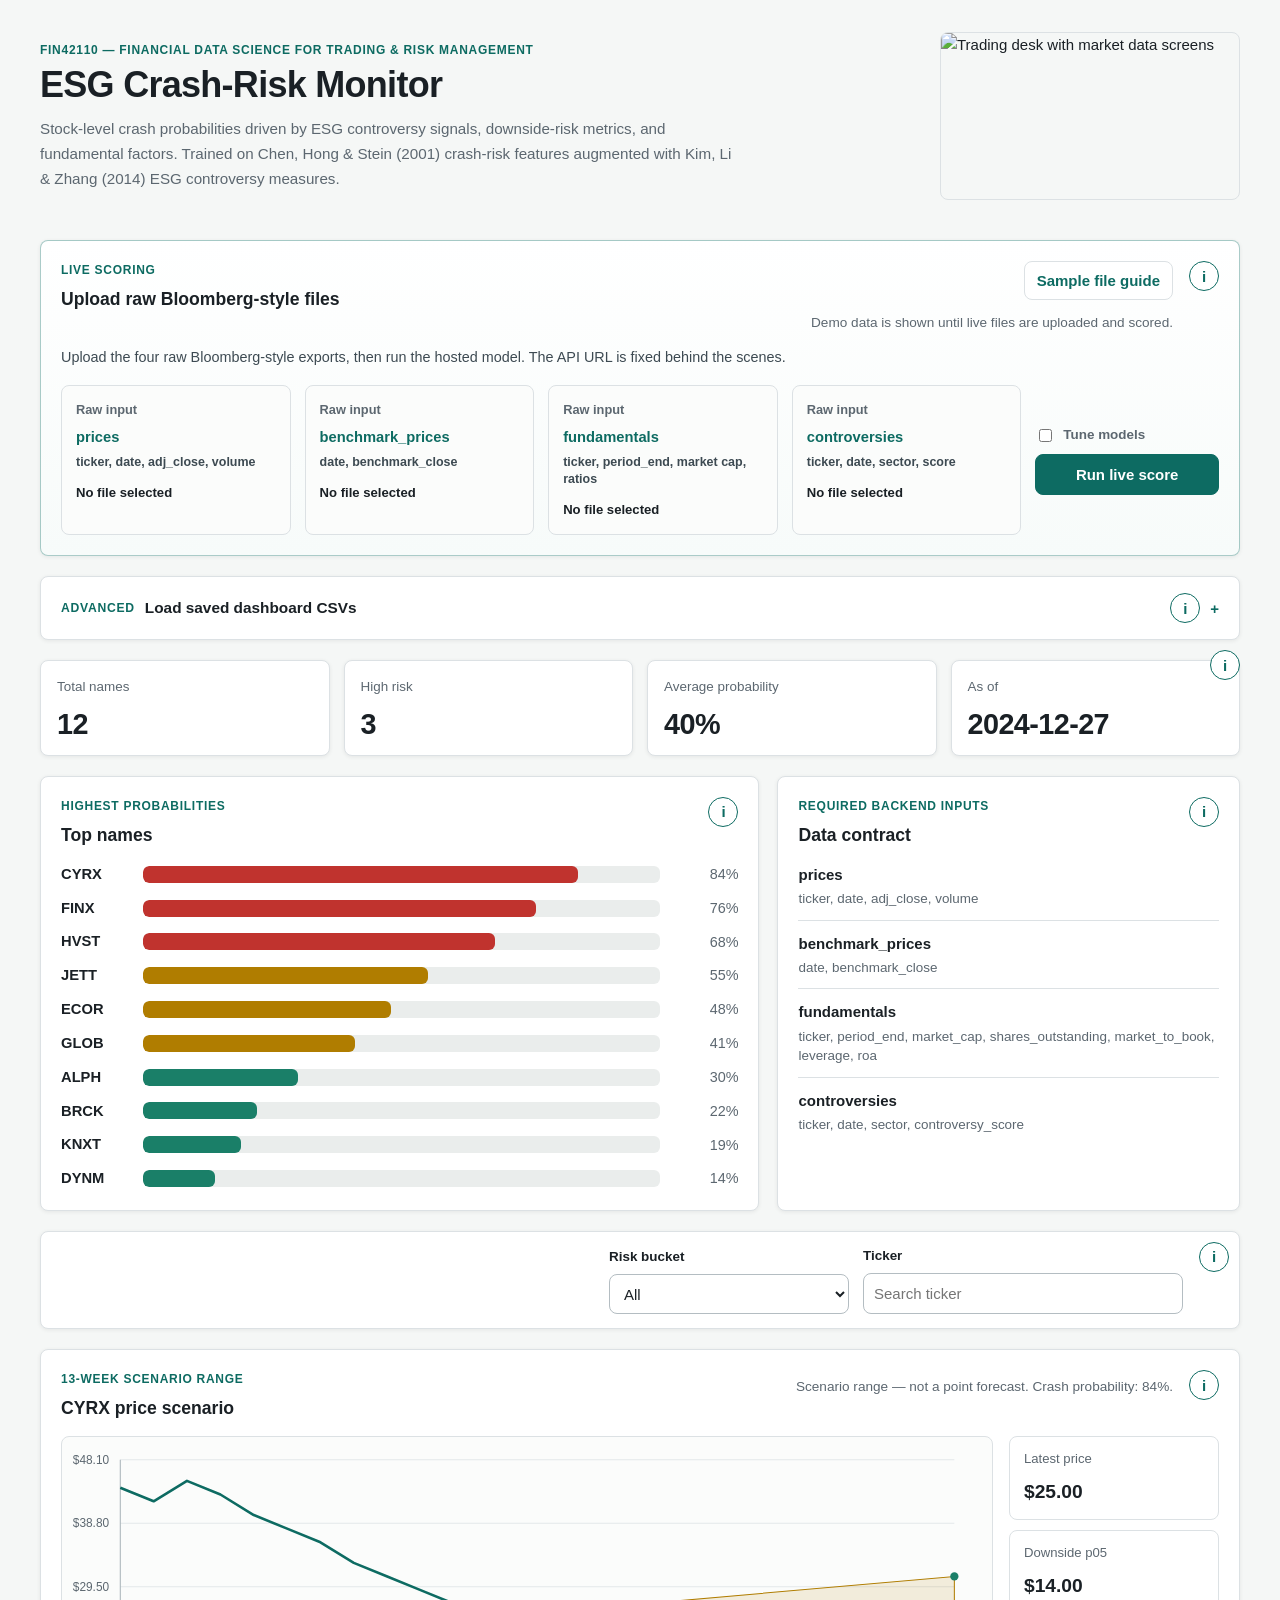
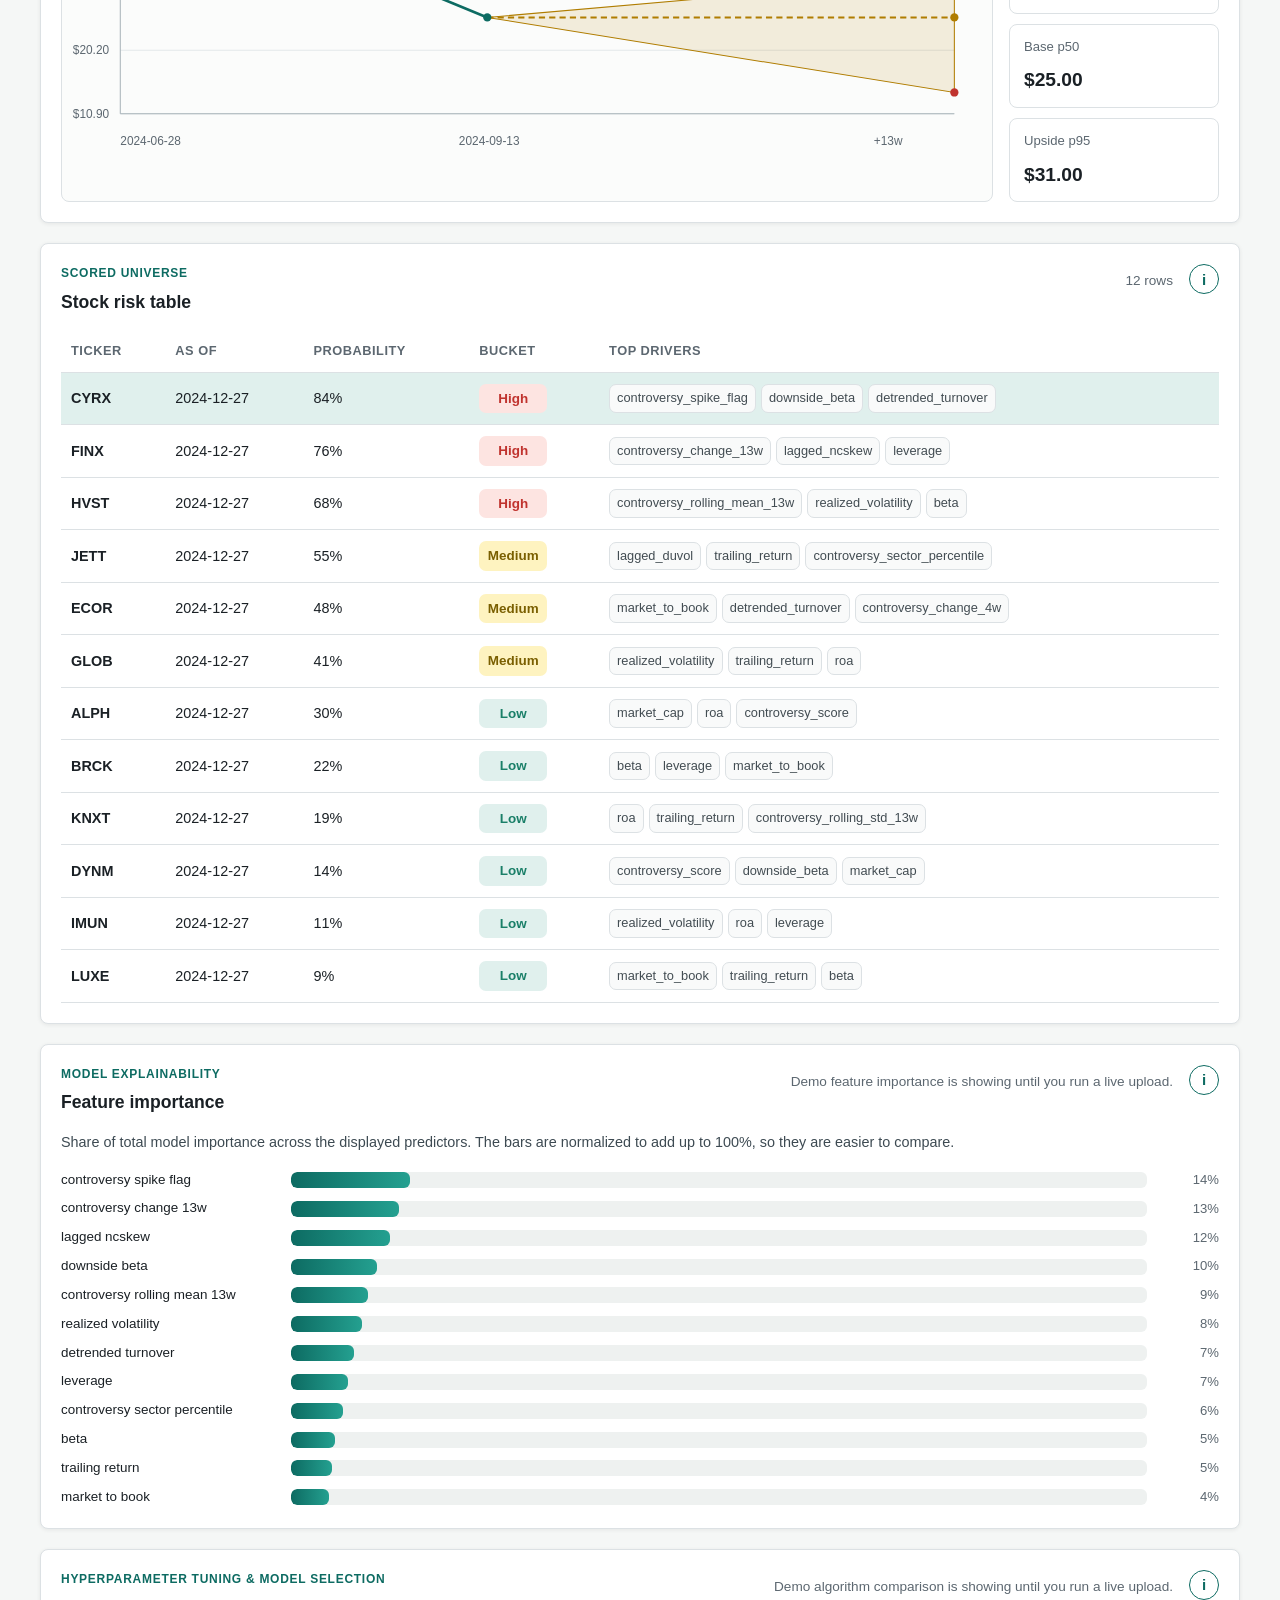
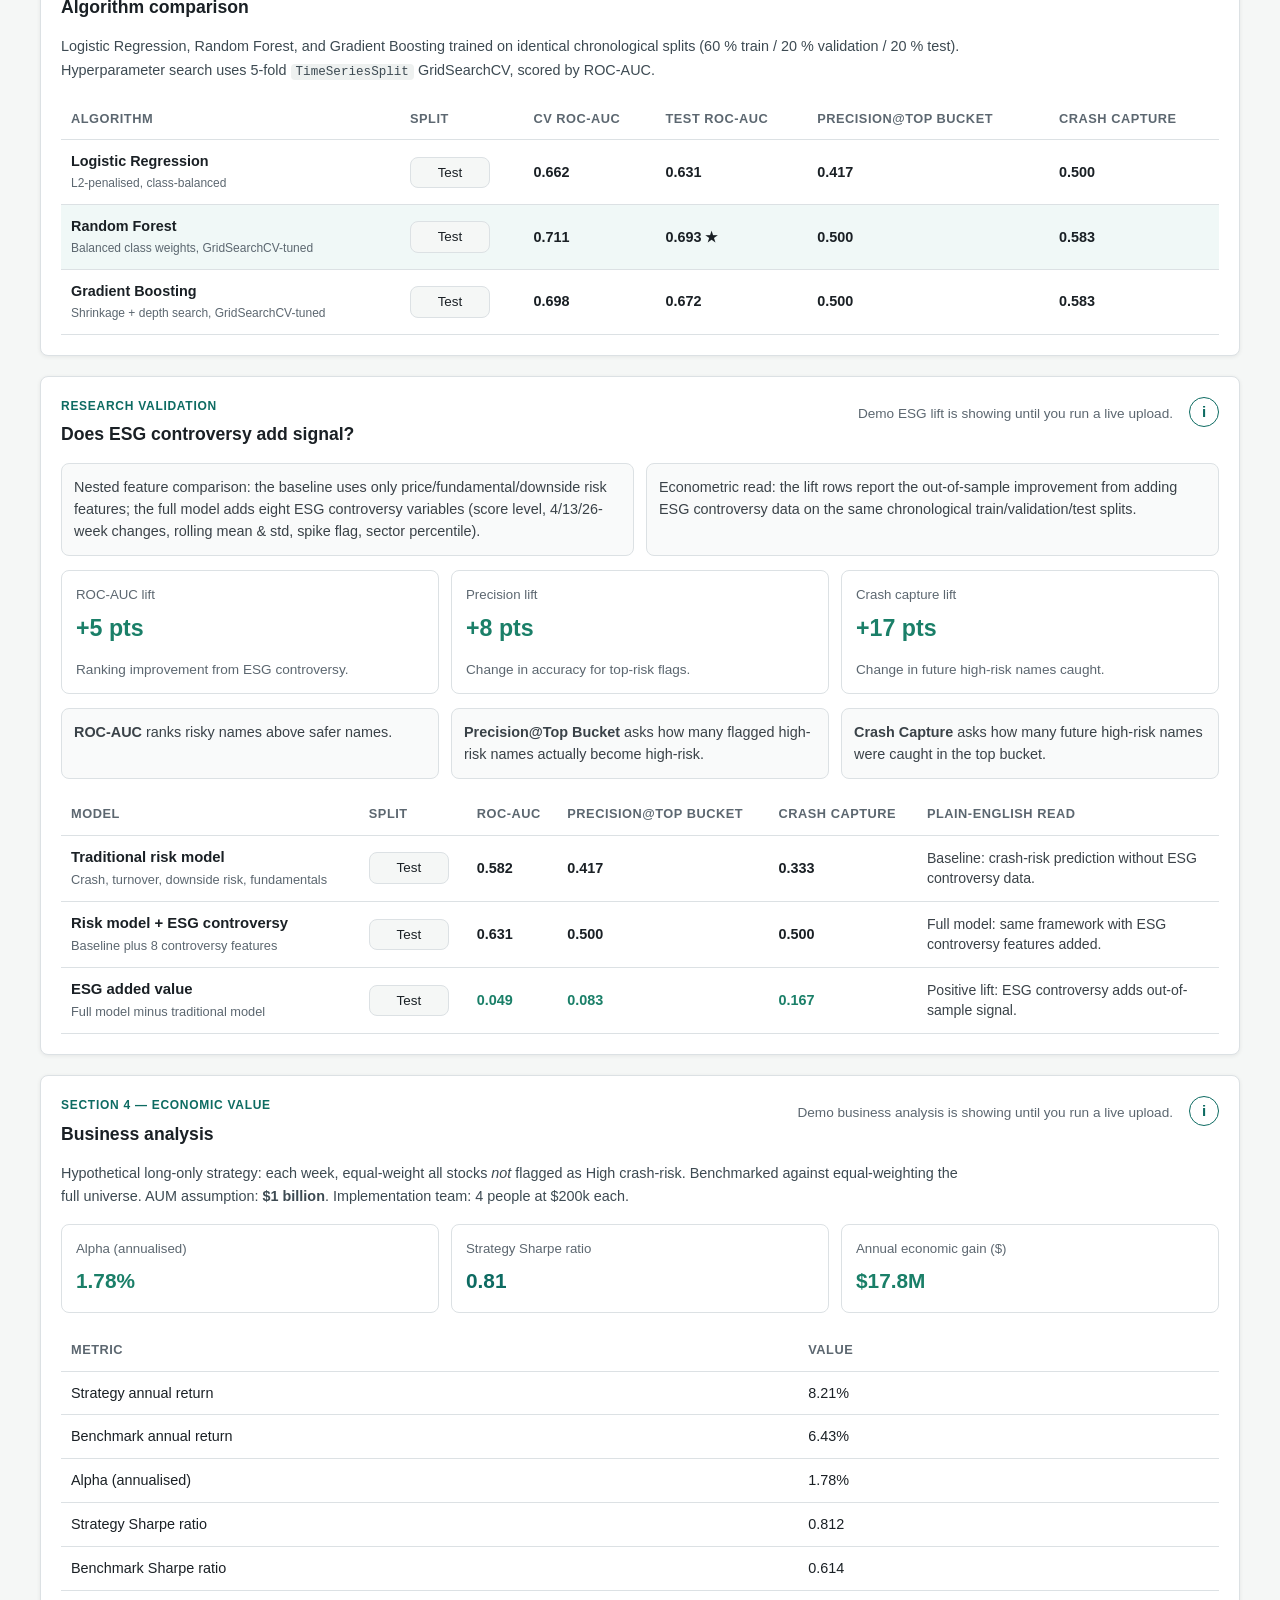
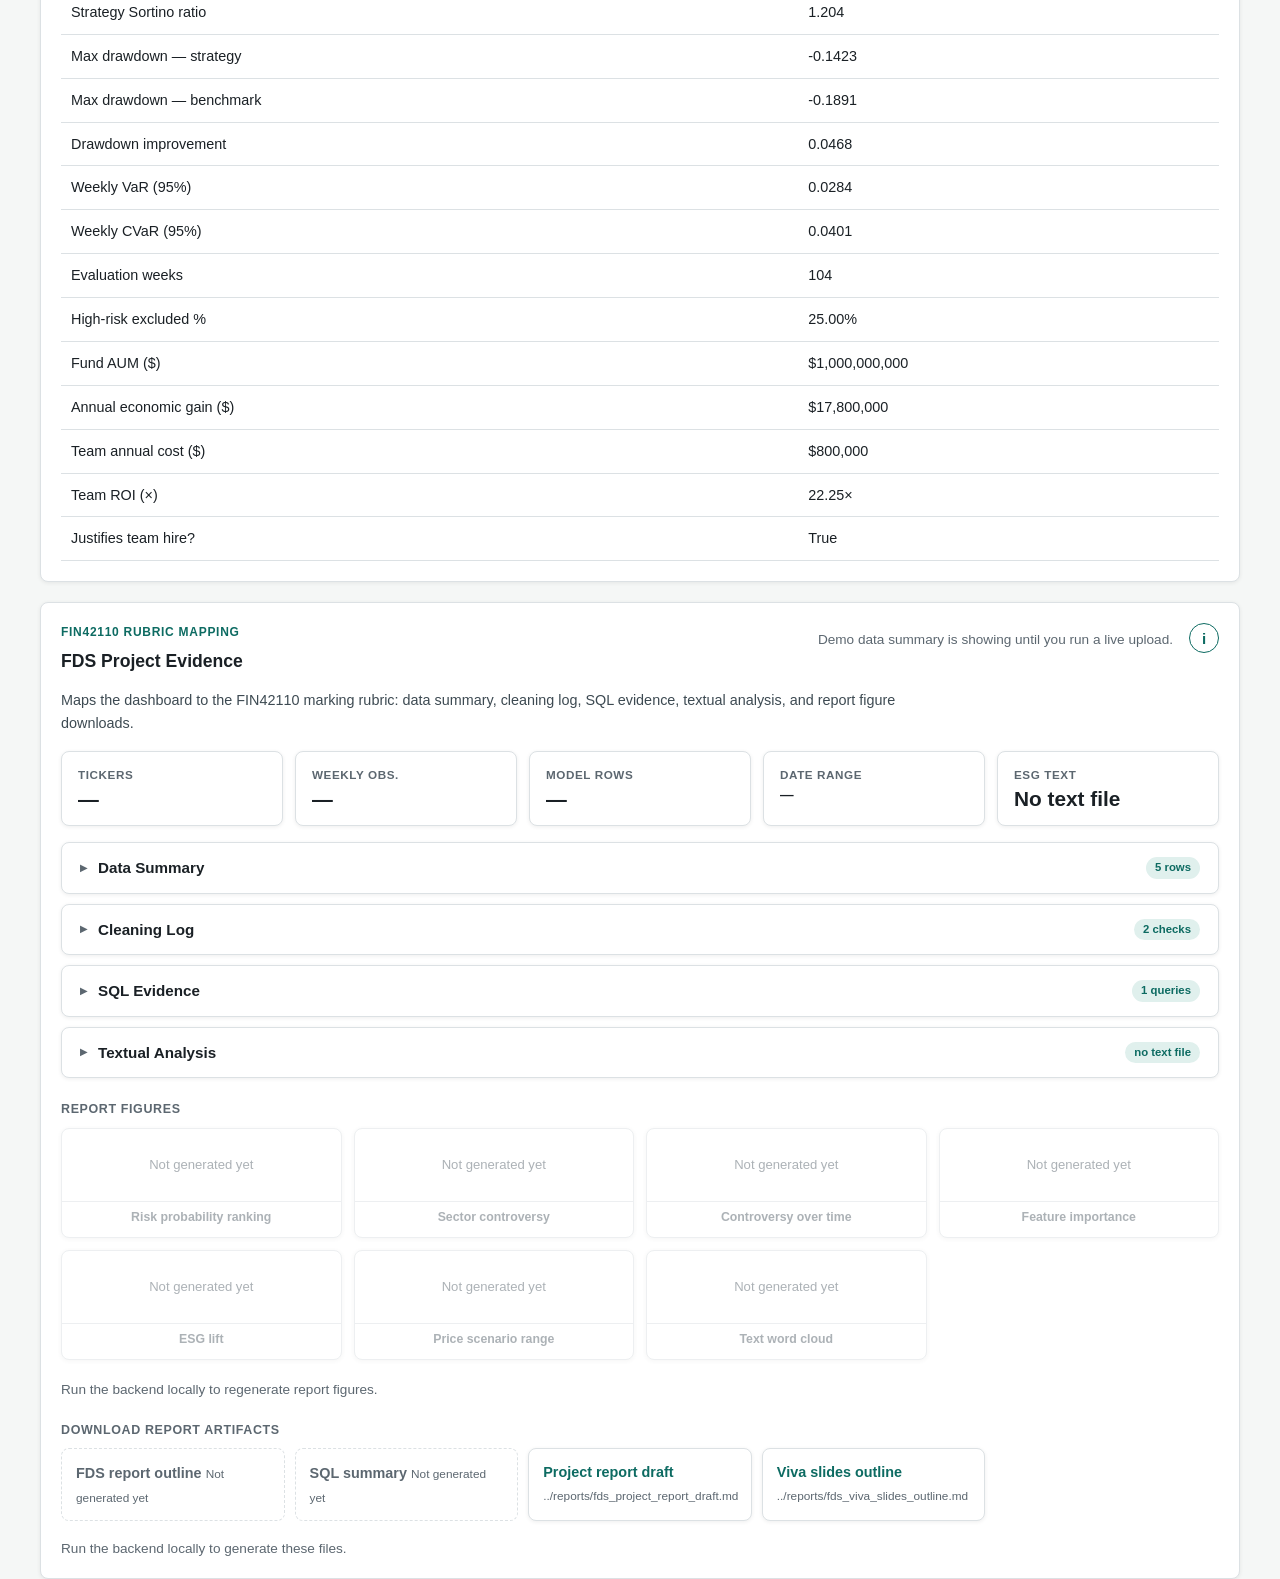
==== commit 51904b9b: "Add real-data demo pipeline and dashboard polish" ====
--- a/frontend/index.html
+++ b/frontend/index.html
@@ -41,6 +41,26 @@
         <p class="section-description">
           Upload the four raw Bloomberg-style exports, then run the hosted model. The API URL is fixed behind the scenes.
         </p>
+        <div id="liveScoreProgress" class="live-progress" hidden>
+          <div class="live-progress-header">
+            <span id="liveProgressLabel">Preparing files</span>
+            <strong id="liveProgressValue">0%</strong>
+          </div>
+          <div
+            id="liveProgressTrack"
+            class="live-progress-track"
+            role="progressbar"
+            aria-label="Live scoring progress"
+            aria-valuemin="0"
+            aria-valuemax="100"
+            aria-valuenow="0"
+          >
+            <span id="liveProgressBar"></span>
+          </div>
+          <p id="liveProgressHint" class="live-progress-hint">
+            The hosted Python model is processing your uploaded files.
+          </p>
+        </div>
         <form id="apiUploadForm" class="api-form">
           <label class="file-card upload-card" for="rawPrices">
             <span>Raw input</span>
@@ -300,9 +320,8 @@
           <p id="importanceStatus" class="status-text">Demo feature importance is showing until you run a live upload.</p>
         </div>
         <p class="section-description">
-          Relative contribution of each predictor to crash-risk classification.
-          For logistic regression this is the absolute coefficient magnitude; for
-          tree-based models it is the mean impurity decrease.
+          Share of total model importance across the displayed predictors. The
+          bars are normalized to add up to 100%, so they are easier to compare.
         </p>
         <div id="importanceBars" class="importance-bars" aria-live="polite"></div>
       </section>
@@ -406,6 +425,61 @@
         </div>
       </section>
 
+      <!-- ── FDS Project Evidence ─────────────────────────────────────── -->
+      <section class="comparison-section" aria-label="FDS project evidence" data-info-key="fds-evidence">
+        <div class="section-heading">
+          <div>
+            <p class="eyebrow">FIN42110 rubric mapping</p>
+            <h2>FDS Project Evidence</h2>
+          </div>
+          <p id="evidenceStatus" class="status-text">Run the backend to populate rubric evidence.</p>
+        </div>
+        <p class="section-description">
+          Maps the dashboard to the FIN42110 marking rubric: data summary, cleaning log,
+          SQL evidence, textual analysis, and report figure downloads.
+        </p>
+
+        <div id="evidenceHeadline" class="evidence-headline-grid"></div>
+
+        <details class="evidence-details">
+          <summary class="evidence-summary">
+            <strong>Data Summary</strong>
+            <span class="evidence-badge" id="dataSummaryBadge"></span>
+          </summary>
+          <div id="dataSummaryContent" class="evidence-card-body"></div>
+        </details>
+
+        <details class="evidence-details">
+          <summary class="evidence-summary">
+            <strong>Cleaning Log</strong>
+            <span class="evidence-badge" id="cleaningLogBadge"></span>
+          </summary>
+          <div id="cleaningLogContent" class="evidence-card-body"></div>
+        </details>
+
+        <details class="evidence-details">
+          <summary class="evidence-summary">
+            <strong>SQL Evidence</strong>
+            <span class="evidence-badge" id="sqlEvidenceBadge"></span>
+          </summary>
+          <div id="sqlEvidenceContent" class="evidence-card-body"></div>
+        </details>
+
+        <details class="evidence-details">
+          <summary class="evidence-summary">
+            <strong>Textual Analysis</strong>
+            <span class="evidence-badge" id="textualAnalysisBadge"></span>
+          </summary>
+          <div id="textualAnalysisContent" class="evidence-card-body"></div>
+        </details>
+
+        <p class="evidence-subsection-label">Report Figures</p>
+        <div id="reportFigures" class="report-figures-grid"></div>
+
+        <p class="evidence-subsection-label">Download Report Artifacts</p>
+        <div id="reportDownloads" class="report-downloads-grid"></div>
+      </section>
+
     </main>
 
     <script src="app.js"></script>
--- a/frontend/styles.css
+++ b/frontend/styles.css
@@ -314,6 +314,51 @@
   background: linear-gradient(180deg, #ffffff 0%, #f7fbfa 100%);
 }
 
+.live-progress {
+  margin: 14px 0 16px;
+  padding: 12px;
+  border: 1px solid rgba(13, 107, 98, .22);
+  border-radius: 8px;
+  background: #f2f8f6;
+}
+
+.live-progress[hidden] {
+  display: none;
+}
+
+.live-progress-header {
+  display: flex;
+  align-items: center;
+  justify-content: space-between;
+  gap: 12px;
+  color: var(--accent);
+  font-size: .86rem;
+  font-weight: 800;
+}
+
+.live-progress-track {
+  height: 10px;
+  margin-top: 9px;
+  overflow: hidden;
+  border-radius: 999px;
+  background: #d4e4e1;
+}
+
+.live-progress-track span {
+  display: block;
+  width: 0%;
+  height: 100%;
+  border-radius: inherit;
+  background: linear-gradient(90deg, #0d6b62, #1a7f68);
+  transition: width .35s ease;
+}
+
+.live-progress-hint {
+  margin: 8px 0 0;
+  color: var(--muted);
+  font-size: .82rem;
+}
+
 .advanced-panel {
   padding: 0;
 }
@@ -729,3 +774,251 @@
   .toolbar-group-heading span { max-width: none; text-align: left; }
   .bar-row { grid-template-columns: 56px minmax(0,1fr) 54px; gap: 8px; }
 }
+
+/* ── FDS Evidence section ──────────────────────────────────────────────── */
+.evidence-headline-grid {
+  display: grid;
+  grid-template-columns: repeat(auto-fit, minmax(130px, 1fr));
+  gap: 12px;
+  margin: 16px 0;
+}
+
+.evidence-tile {
+  background: var(--surface);
+  border: 1px solid var(--line);
+  border-radius: var(--radius);
+  padding: 14px 16px;
+  box-shadow: var(--shadow);
+}
+.evidence-tile span {
+  display: block;
+  color: var(--muted);
+  font-size: 0.73rem;
+  font-weight: 700;
+  text-transform: uppercase;
+  letter-spacing: .05em;
+  margin-bottom: 4px;
+}
+.evidence-tile strong {
+  display: block;
+  font-size: 1.3rem;
+  font-weight: 700;
+  line-height: 1.1;
+}
+.evidence-tile.positive strong { color: var(--positive); }
+.evidence-tile.negative strong { color: var(--negative); }
+
+.evidence-details {
+  background: var(--surface);
+  border: 1px solid var(--line);
+  border-radius: var(--radius);
+  box-shadow: var(--shadow);
+  margin-top: 10px;
+  overflow: hidden;
+}
+
+.evidence-summary {
+  display: flex;
+  align-items: center;
+  gap: 10px;
+  padding: 13px 18px;
+  cursor: pointer;
+  user-select: none;
+  list-style: none;
+}
+.evidence-summary::-webkit-details-marker { display: none; }
+.evidence-summary::marker { display: none; }
+.evidence-summary::before {
+  content: "▶";
+  font-size: 0.6rem;
+  color: var(--muted);
+  transition: transform .15s;
+}
+details[open] > .evidence-summary::before { transform: rotate(90deg); }
+.evidence-summary strong { font-size: 0.95rem; }
+
+.evidence-badge {
+  margin-left: auto;
+  background: var(--accent-soft);
+  color: var(--accent);
+  font-size: 0.71rem;
+  font-weight: 700;
+  padding: 2px 9px;
+  border-radius: 99px;
+  white-space: nowrap;
+}
+
+.evidence-card-body {
+  padding: 0 18px 18px;
+  border-top: 1px solid var(--line);
+}
+
+.evidence-subsection { margin-top: 18px; }
+.evidence-subsection-title {
+  display: block;
+  font-size: 0.75rem;
+  font-weight: 700;
+  text-transform: uppercase;
+  letter-spacing: .05em;
+  color: var(--muted);
+  margin-bottom: 8px;
+}
+
+.evidence-table {
+  width: 100%;
+  border-collapse: collapse;
+  font-size: 0.875rem;
+}
+.evidence-table th {
+  text-align: left;
+  font-weight: 600;
+  padding: 7px 10px;
+  background: var(--page);
+  border-bottom: 1px solid var(--line);
+}
+.evidence-table td {
+  padding: 7px 10px;
+  border-bottom: 1px solid var(--line);
+  vertical-align: top;
+}
+.evidence-table tr:last-child td { border-bottom: none; }
+.muted-cell { color: var(--muted); font-size: 0.82rem; }
+
+/* SQL evidence */
+.sql-query-card {
+  background: var(--page);
+  border: 1px solid var(--line);
+  border-radius: var(--radius);
+  padding: 14px 16px;
+  margin-bottom: 10px;
+}
+.sql-query-name {
+  font-weight: 700;
+  font-size: 0.9rem;
+  margin-bottom: 8px;
+}
+.sql-query-details > summary {
+  cursor: pointer;
+  color: var(--accent);
+  font-size: 0.82rem;
+  font-weight: 600;
+  margin-bottom: 6px;
+  list-style: none;
+}
+.sql-query-details > summary::-webkit-details-marker { display: none; }
+.sql-query-text {
+  background: #1a2025;
+  color: #e8eded;
+  padding: 12px 14px;
+  border-radius: 6px;
+  font-size: 0.78rem;
+  line-height: 1.6;
+  overflow-x: auto;
+  margin: 6px 0 10px;
+  white-space: pre;
+  font-family: ui-monospace, "SFMono-Regular", Consolas, monospace;
+}
+.sql-result-table {
+  width: 100%;
+  border-collapse: collapse;
+  font-size: 0.82rem;
+}
+.sql-result-table th {
+  text-align: left;
+  padding: 6px 10px;
+  background: var(--surface);
+  border-bottom: 1px solid var(--line);
+  font-weight: 600;
+}
+.sql-result-table td {
+  padding: 5px 10px;
+  border-bottom: 1px solid var(--line);
+  font-variant-numeric: tabular-nums;
+}
+.sql-result-table tr:last-child td { border-bottom: none; }
+
+/* Textual analysis limitation */
+.text-limitation-box {
+  background: var(--warning-soft);
+  border: 1px solid #e8c85a;
+  border-radius: var(--radius);
+  padding: 14px 16px;
+  margin: 8px 0;
+}
+.text-limitation-box p { margin: 0 0 6px; font-size: 0.9rem; }
+.text-limitation-box p:last-child { margin-bottom: 0; }
+
+/* Report figures */
+.evidence-subsection-label {
+  font-size: 0.78rem;
+  font-weight: 700;
+  text-transform: uppercase;
+  letter-spacing: .05em;
+  color: var(--muted);
+  margin: 22px 0 8px;
+}
+
+.report-figures-grid {
+  display: grid;
+  grid-template-columns: repeat(auto-fill, minmax(260px, 1fr));
+  gap: 12px;
+}
+.report-figure-card {
+  background: var(--surface);
+  border: 1px solid var(--line);
+  border-radius: var(--radius);
+  overflow: hidden;
+  box-shadow: var(--shadow);
+}
+.report-figure-img { padding: 8px; }
+.report-figure-img img { width: 100%; height: auto; display: block; }
+.report-figure-name {
+  font-size: 0.77rem;
+  font-weight: 600;
+  color: var(--muted);
+  text-align: center;
+  padding: 6px 10px 10px;
+  margin: 0;
+  border-top: 1px solid var(--line);
+}
+.report-figure-placeholder { opacity: 0.5; }
+.report-figure-empty {
+  height: 72px;
+  display: flex;
+  align-items: center;
+  justify-content: center;
+  color: var(--muted);
+  font-size: 0.82rem;
+}
+
+/* Report downloads */
+.report-downloads-grid {
+  display: grid;
+  grid-template-columns: repeat(auto-fill, minmax(210px, 1fr));
+  gap: 10px;
+}
+.download-link {
+  display: flex;
+  flex-direction: column;
+  gap: 3px;
+  background: var(--surface);
+  border: 1px solid var(--line);
+  border-radius: var(--radius);
+  padding: 12px 14px;
+  text-decoration: none;
+  color: var(--accent);
+  box-shadow: var(--shadow);
+  transition: border-color .15s;
+}
+.download-link:hover { border-color: var(--accent); }
+.download-link span { font-weight: 700; font-size: 0.9rem; }
+.download-link small { color: var(--muted); font-size: 0.74rem; }
+.download-unavailable {
+  background: var(--surface);
+  border: 1px dashed var(--line);
+  border-radius: var(--radius);
+  padding: 12px 14px;
+  color: var(--muted);
+}
+.download-unavailable span { font-weight: 700; font-size: 0.9rem; color: var(--muted); }
+.download-unavailable small { font-size: 0.74rem; }
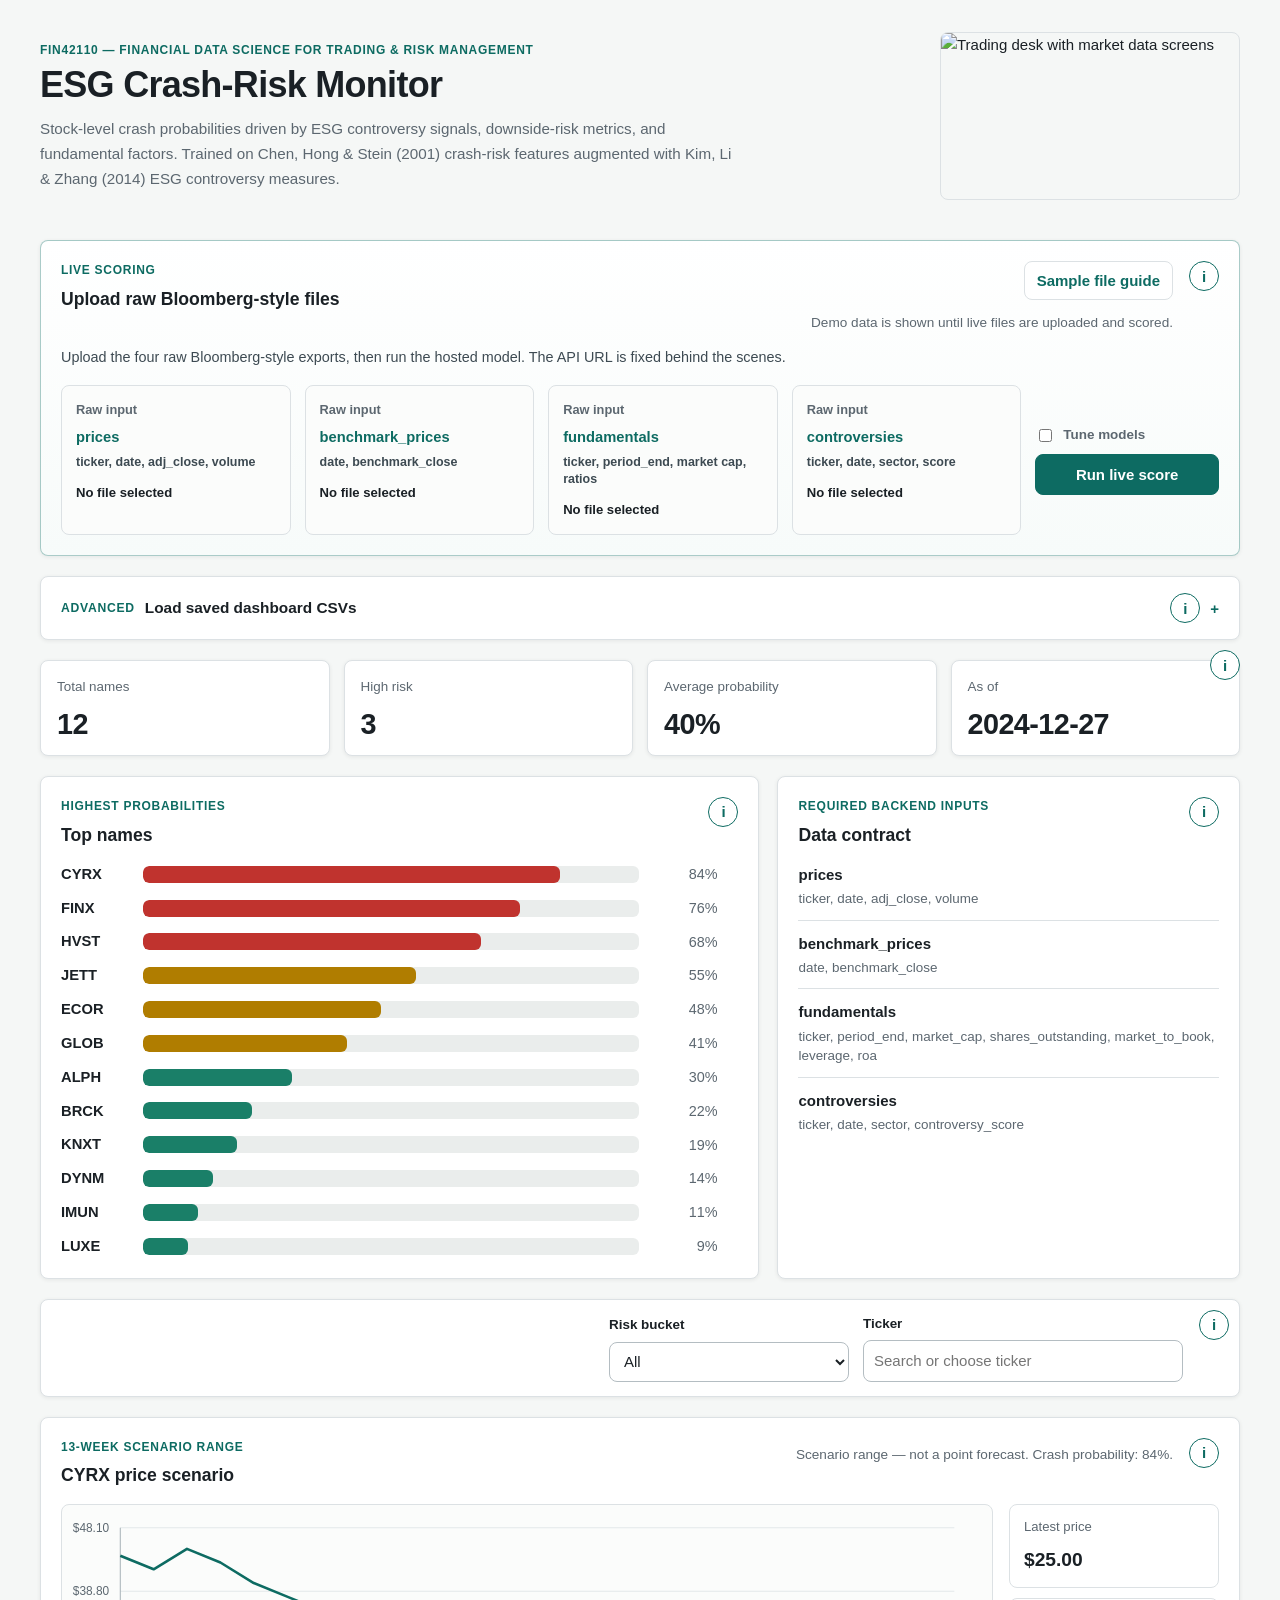
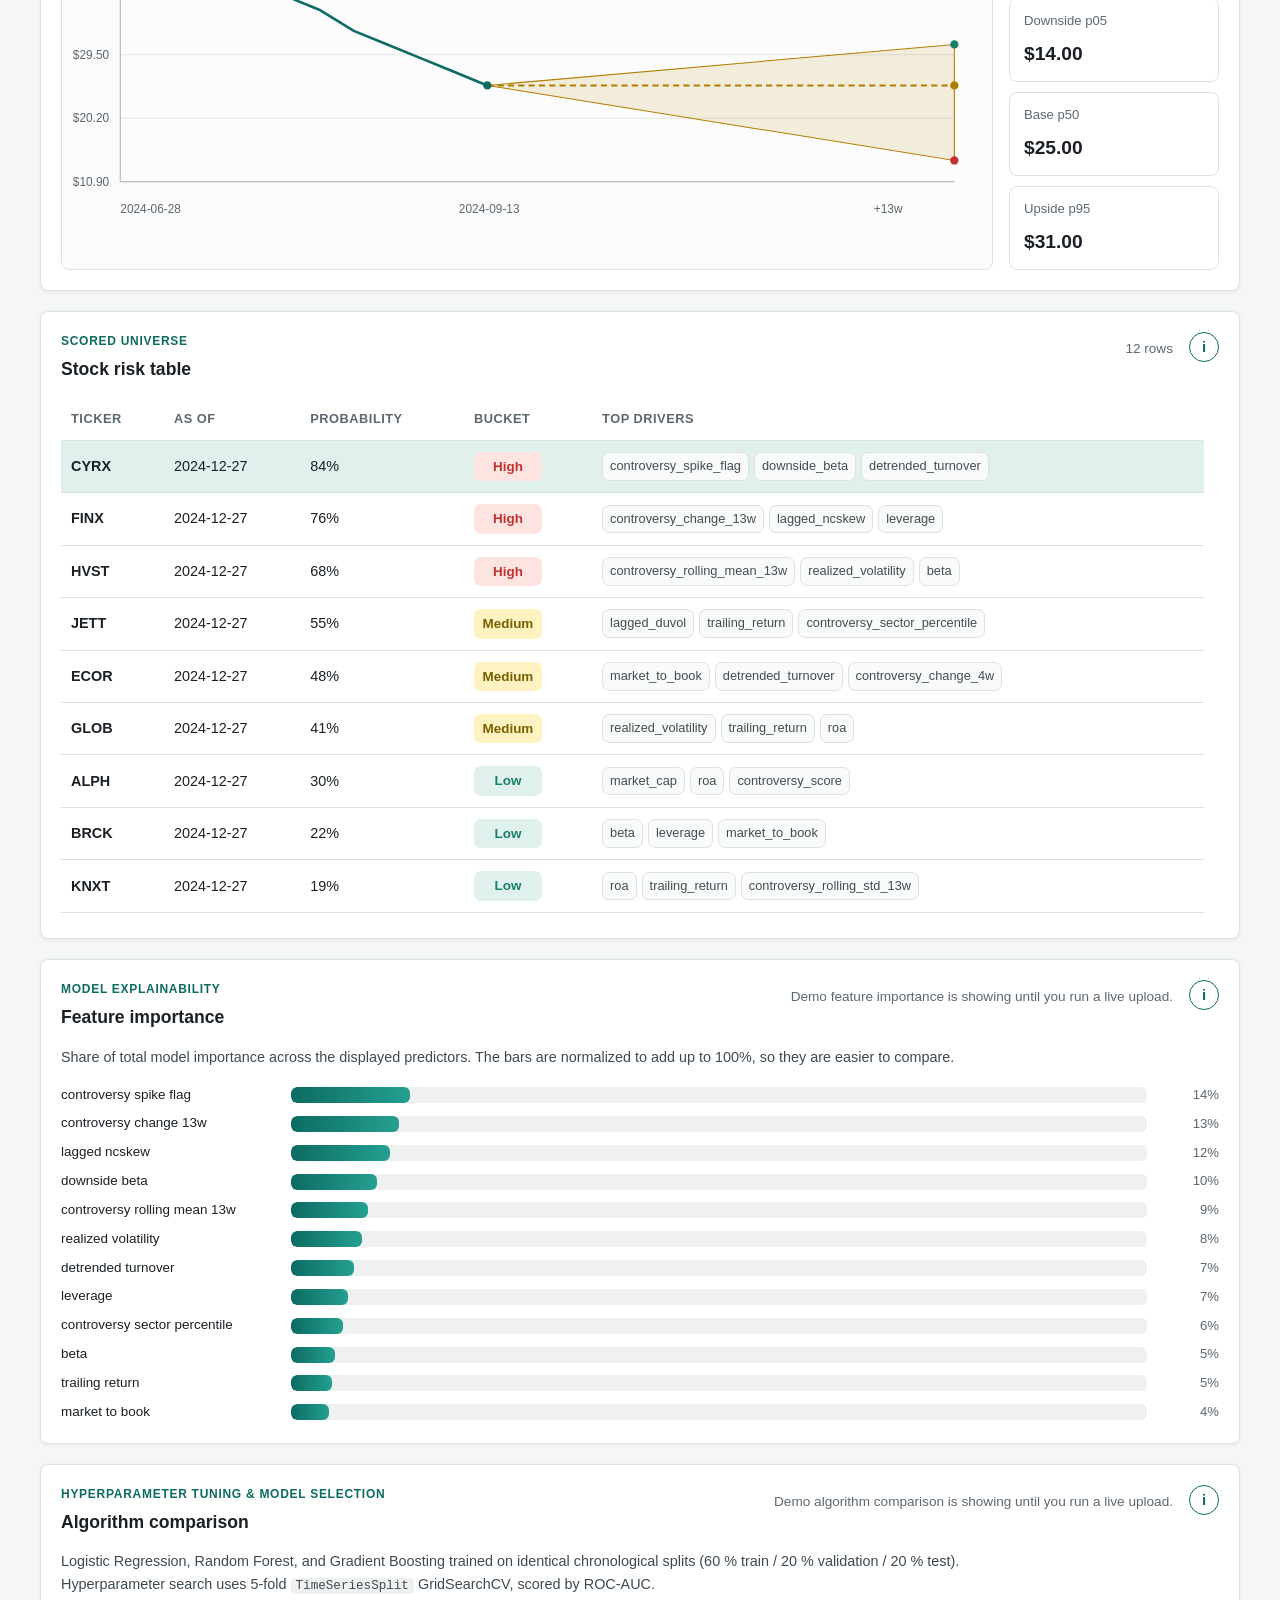
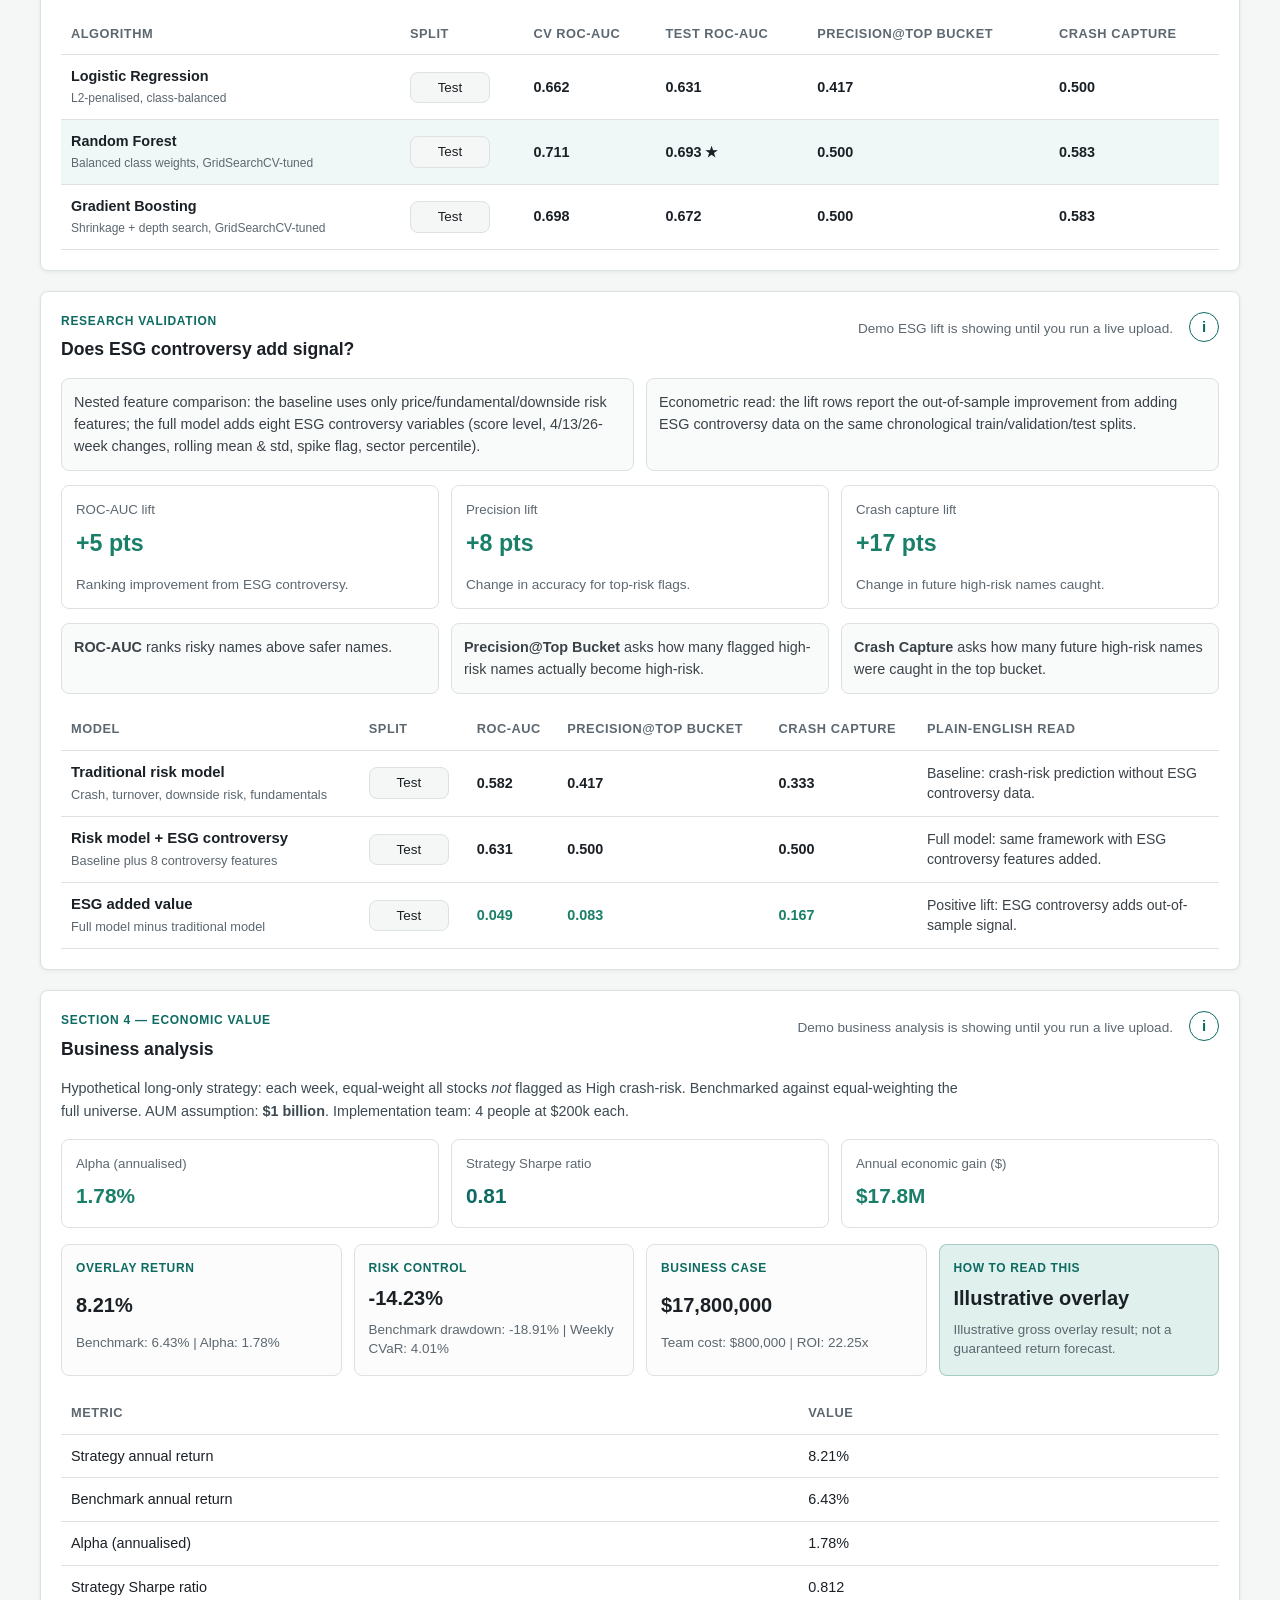
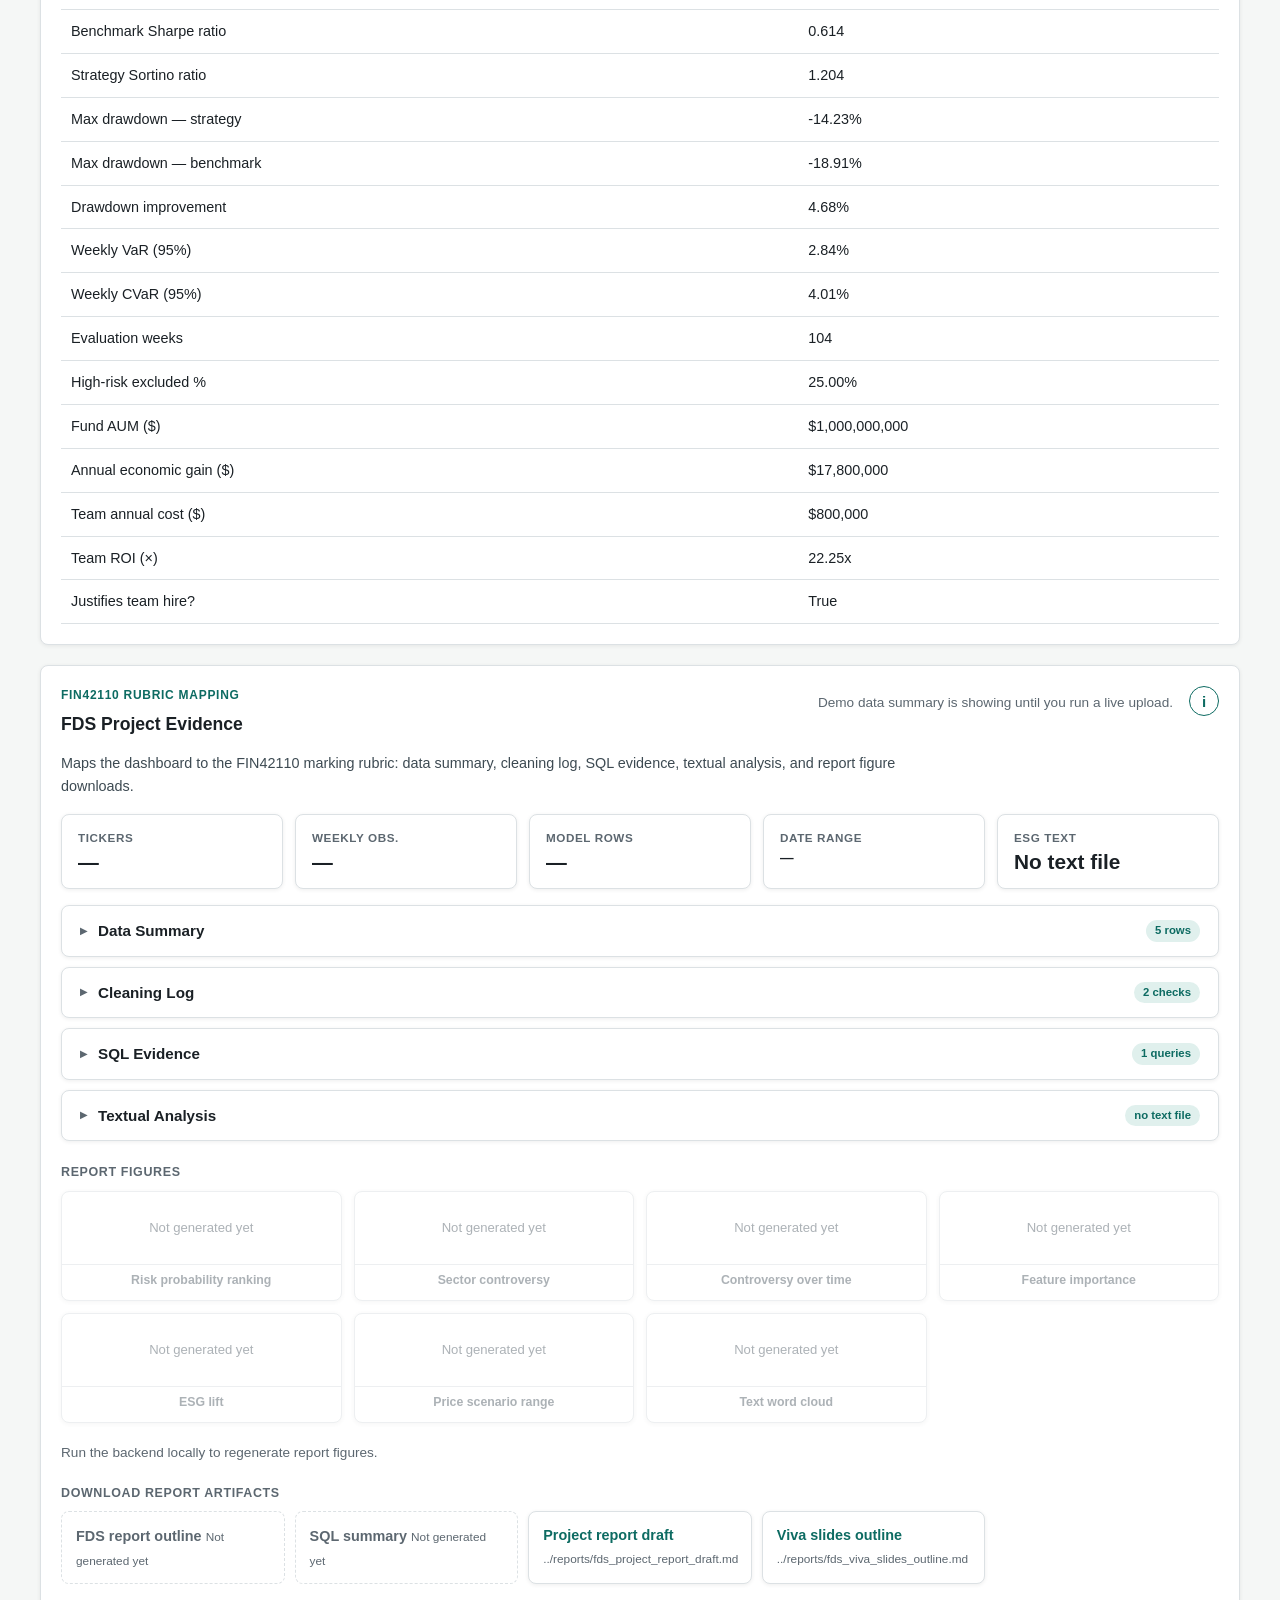
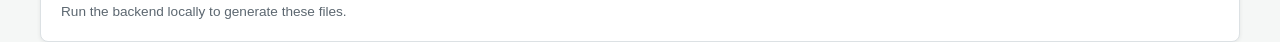
==== commit 5578db76: "Add FDS Project Evidence section to dashboard New section after Business Analysis maps the dashboard" ====
--- a/frontend/index.html
+++ b/frontend/index.html
@@ -250,7 +250,8 @@
         </div>
         <div>
           <label for="tickerSearch">Ticker</label>
-          <input id="tickerSearch" type="search" placeholder="Search ticker">
+          <input id="tickerSearch" type="search" placeholder="Search or choose ticker" list="tickerOptions">
+          <datalist id="tickerOptions"></datalist>
         </div>
       </section>
 
@@ -294,7 +295,7 @@
           </div>
           <p id="resultCount" class="status-text">0 rows</p>
         </div>
-        <div class="table-shell">
+        <div class="table-shell score-table-shell">
           <table>
             <thead>
               <tr>
@@ -415,6 +416,7 @@
           AUM assumption: <strong>$1 billion</strong>. Implementation team: 4 people at $200k each.
         </p>
         <div id="bizSummary" class="biz-summary-grid"></div>
+        <div id="bizHighlights" class="business-value-grid"></div>
         <div class="table-shell">
           <table>
             <thead>
--- a/frontend/styles.css
+++ b/frontend/styles.css
@@ -649,6 +649,44 @@
 .biz-card.negative strong { color: var(--negative); }
 .biz-card.neutral  strong { color: var(--accent); }
 
+.business-value-grid {
+  display: grid;
+  grid-template-columns: repeat(4, minmax(0, 1fr));
+  gap: 12px;
+  margin: 0 0 16px;
+}
+
+.business-value-card {
+  display: grid;
+  gap: 8px;
+  min-height: 132px;
+  padding: 14px;
+  border: 1px solid var(--line);
+  border-radius: 8px;
+  background: #fbfcfb;
+}
+.business-value-card span {
+  color: var(--accent);
+  font-size: .75rem;
+  font-weight: 800;
+  letter-spacing: .05em;
+  text-transform: uppercase;
+}
+.business-value-card strong {
+  font-size: 1.25rem;
+  line-height: 1.15;
+}
+.business-value-card p {
+  margin: 0;
+  color: var(--muted);
+  font-size: .84rem;
+  line-height: 1.45;
+}
+.business-note-card {
+  background: var(--accent-soft);
+  border-color: rgba(13, 107, 98, .28);
+}
+
 /* ── Model label cells ──────────────────────────────────────────────────── */
 .model-label { display: grid; gap: 3px; }
 .model-label strong { font-size: .93rem; }
@@ -671,7 +709,14 @@
 .plain-read { max-width: 280px; color: #3a4248; line-height: 1.45; font-size: .88rem; }
 
 /* ── Risk bars ──────────────────────────────────────────────────────────── */
-.risk-bars { display: grid; gap: 11px; }
+.risk-bars {
+  display: grid;
+  gap: 11px;
+  max-height: 414px;
+  overflow-y: auto;
+  padding-right: 6px;
+  scrollbar-gutter: stable;
+}
 
 .bar-row {
   display: grid;
@@ -695,6 +740,17 @@
 
 /* ── Table shell ────────────────────────────────────────────────────────── */
 .table-shell { overflow-x: auto; }
+.score-table-shell {
+  max-height: 520px;
+  overflow-y: auto;
+  scrollbar-gutter: stable;
+}
+.score-table-shell thead th {
+  position: sticky;
+  top: 0;
+  z-index: 1;
+  background: var(--surface);
+}
 
 table { width: 100%; border-collapse: collapse; min-width: 680px; }
 th, td { padding: 11px 10px; border-bottom: 1px solid var(--line); text-align: left; vertical-align: middle; }
@@ -753,6 +809,7 @@
   .lift-summary-grid,
   .sample-guide-grid,
   .biz-summary-grid,
+  .business-value-grid,
   .metric-guide,
   .chart-layout { grid-template-columns: 1fr; }
 
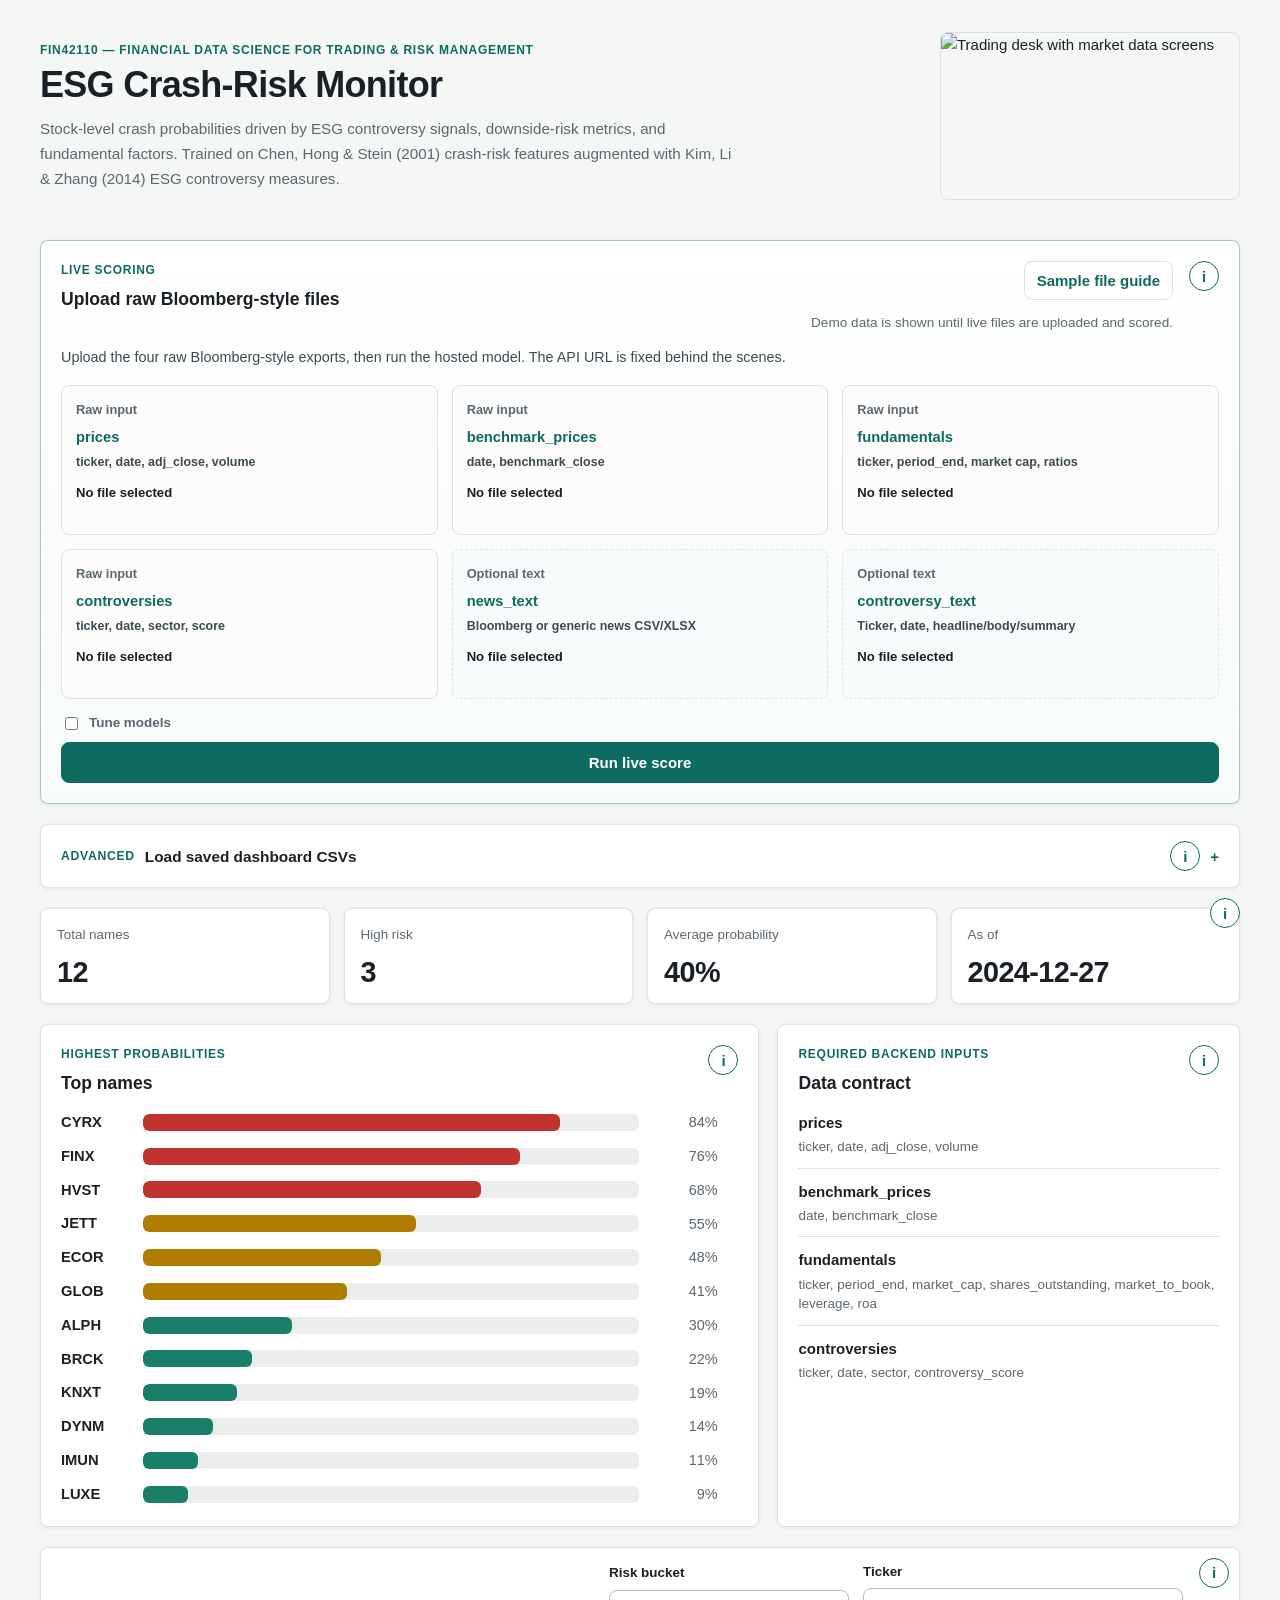
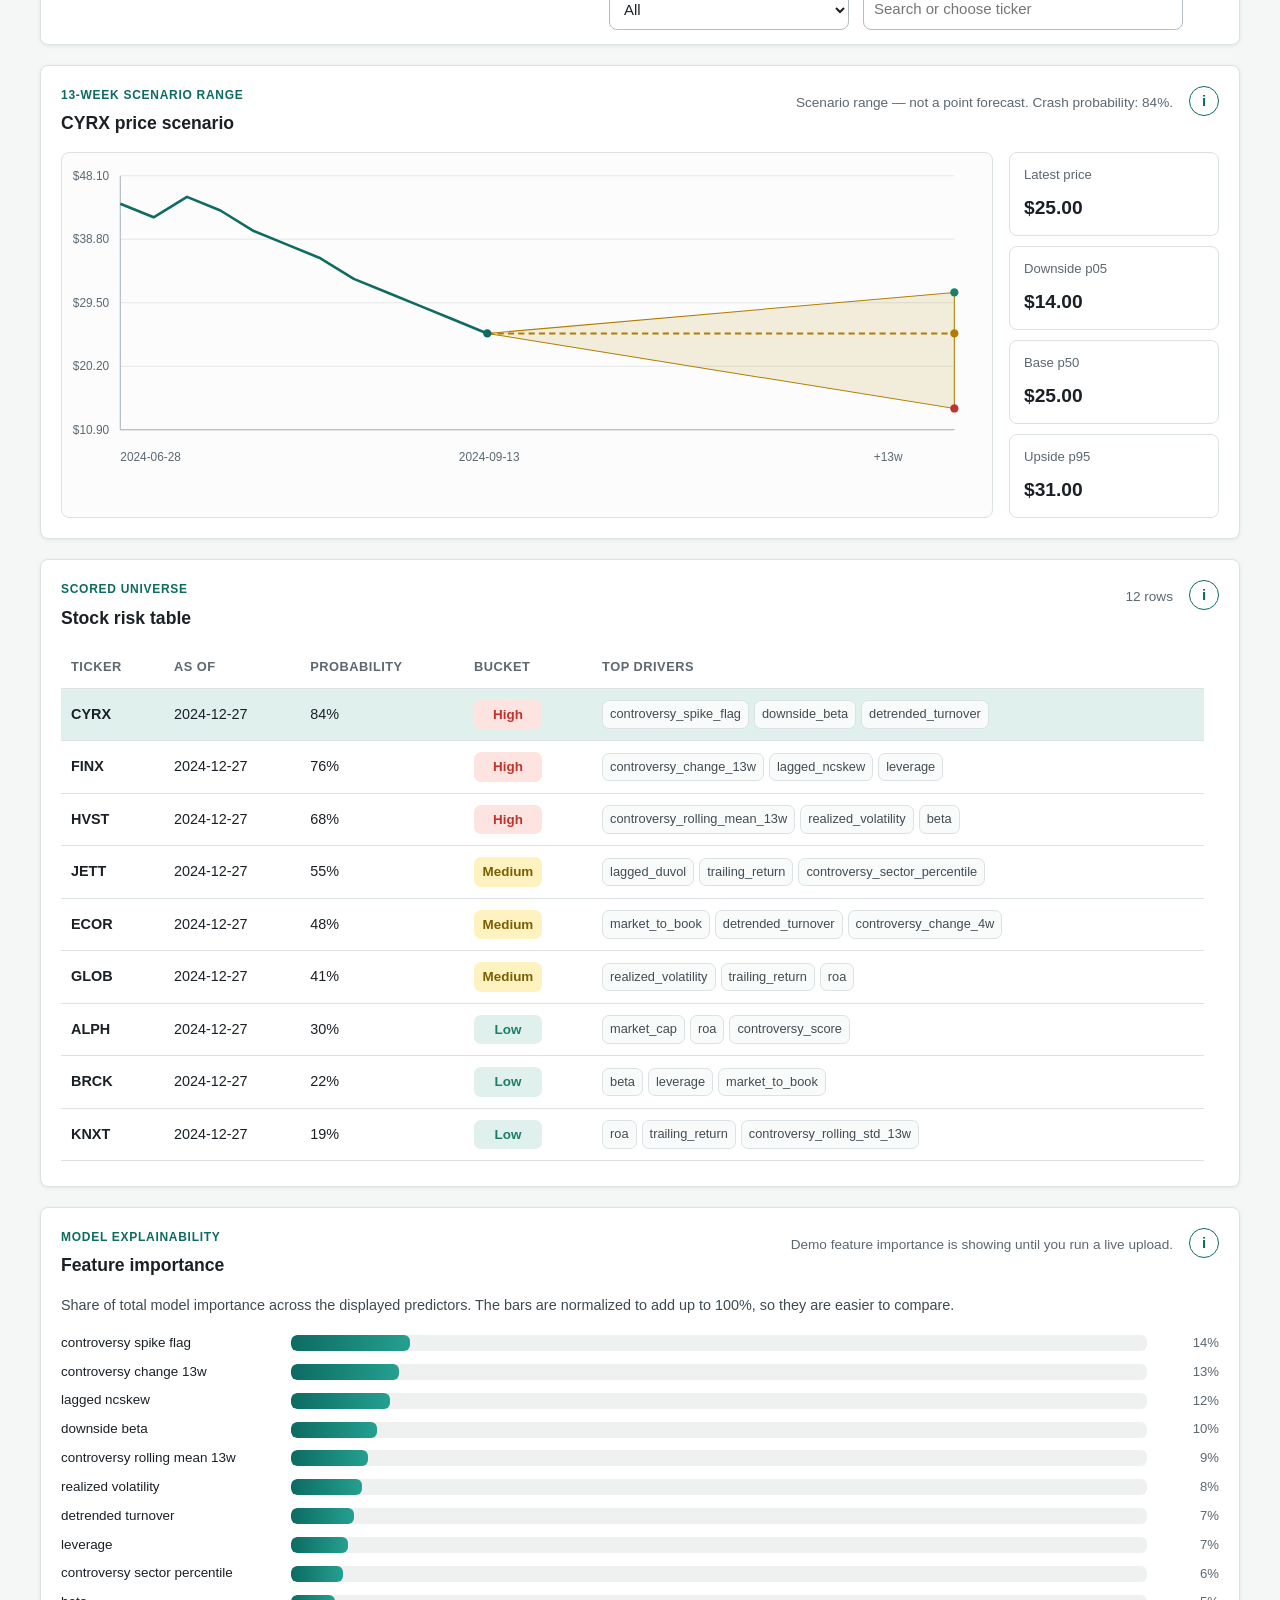
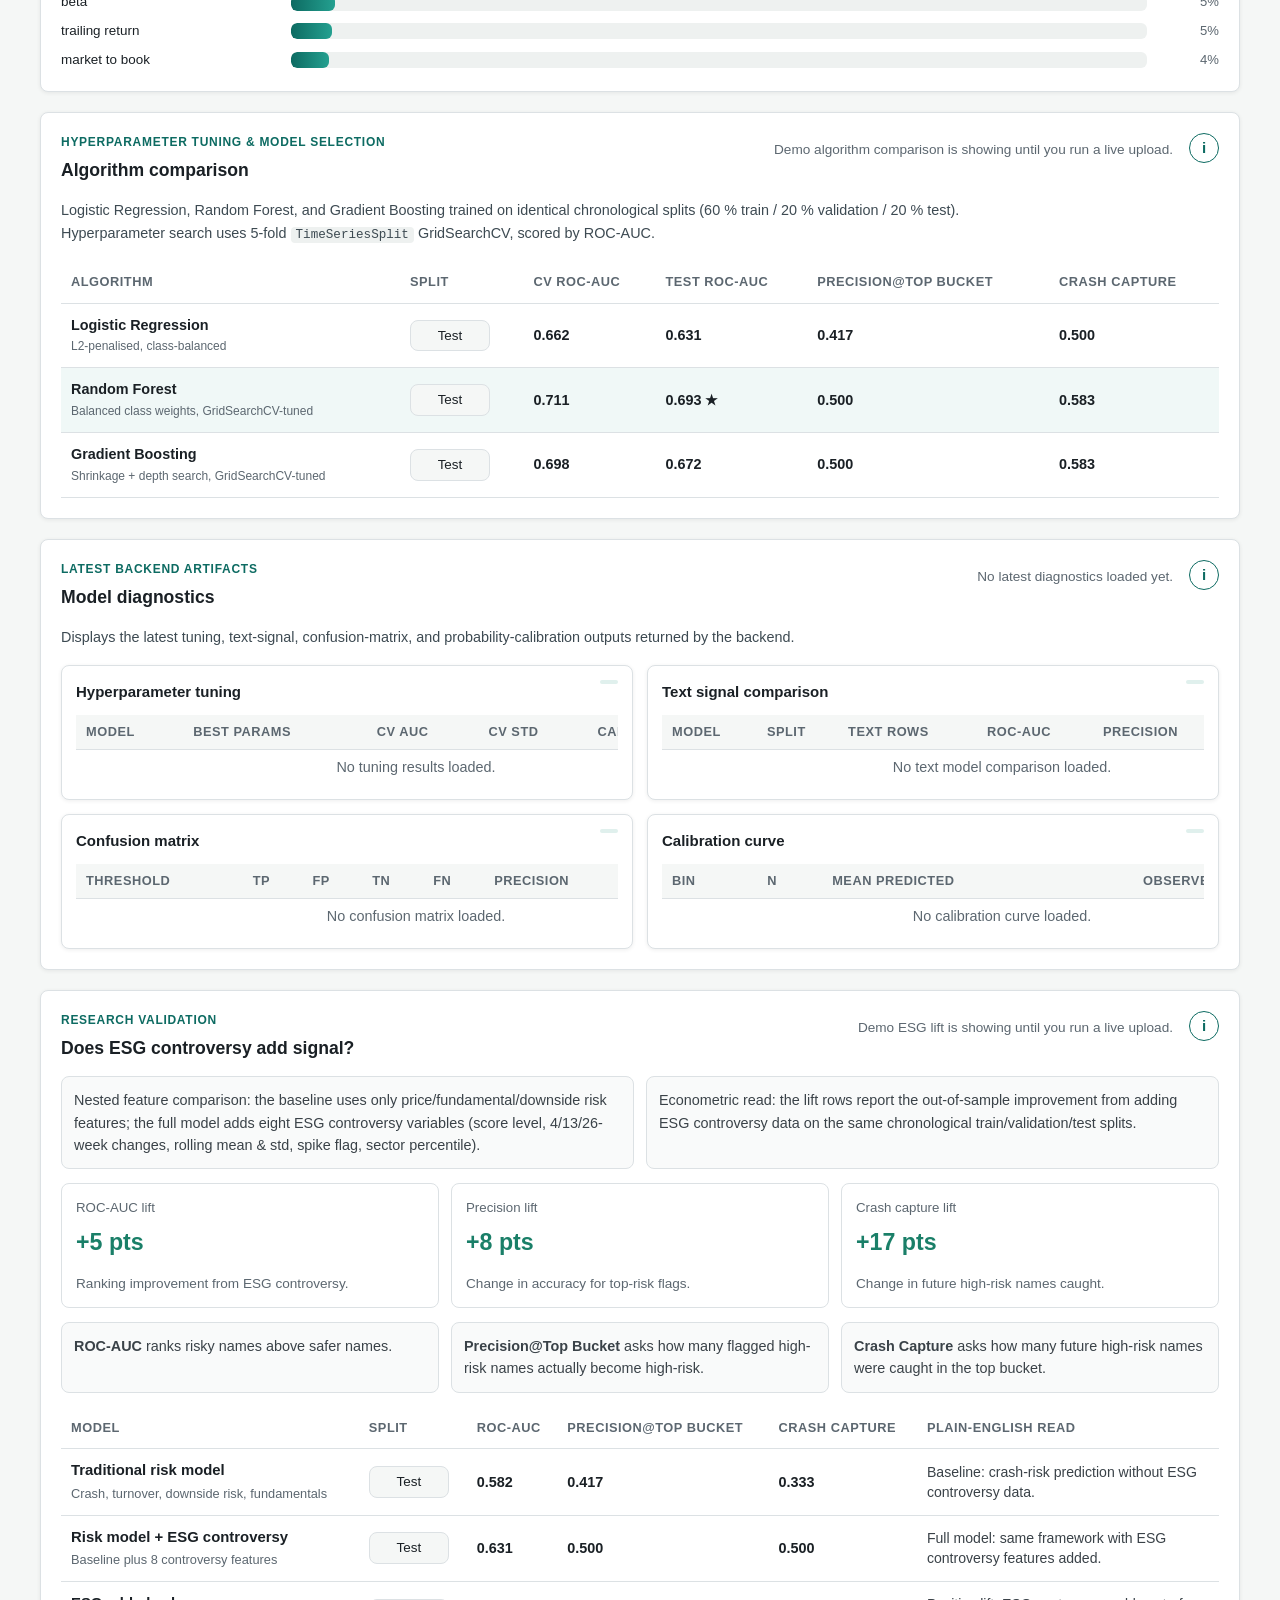
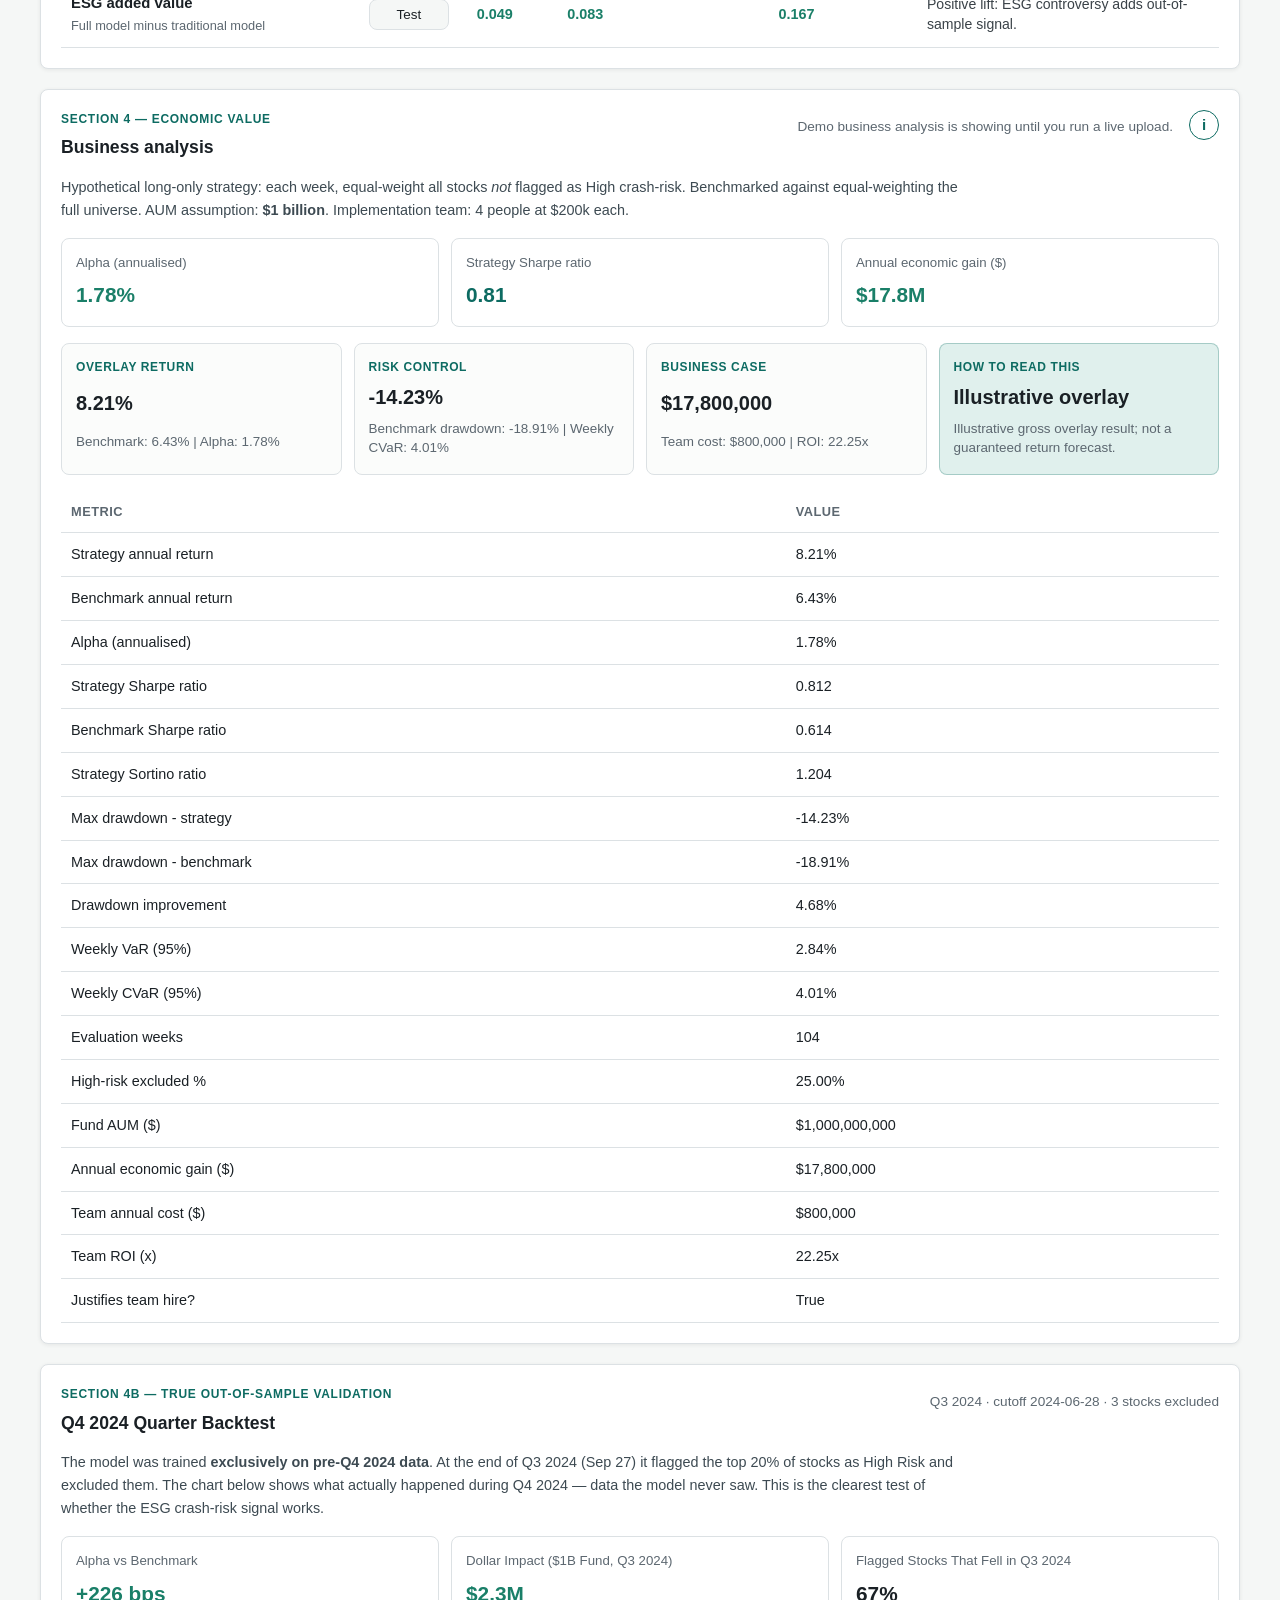
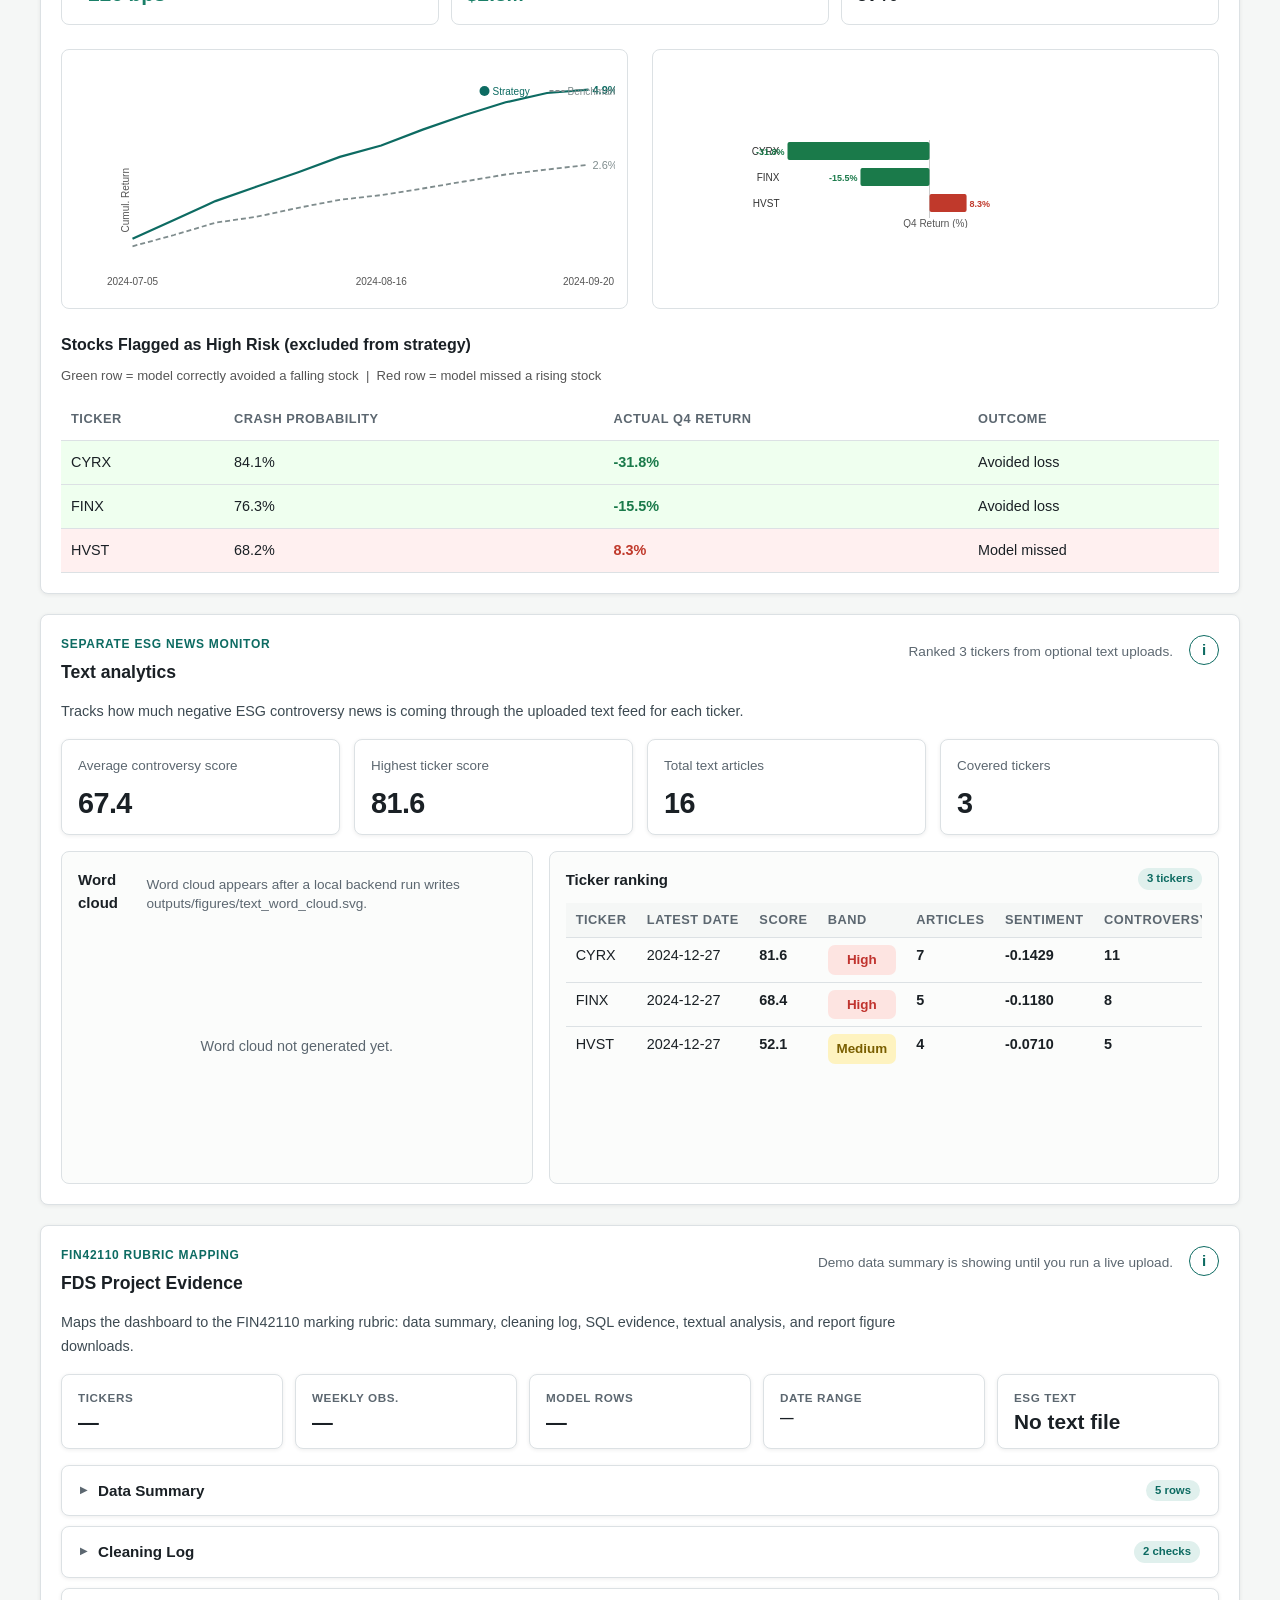
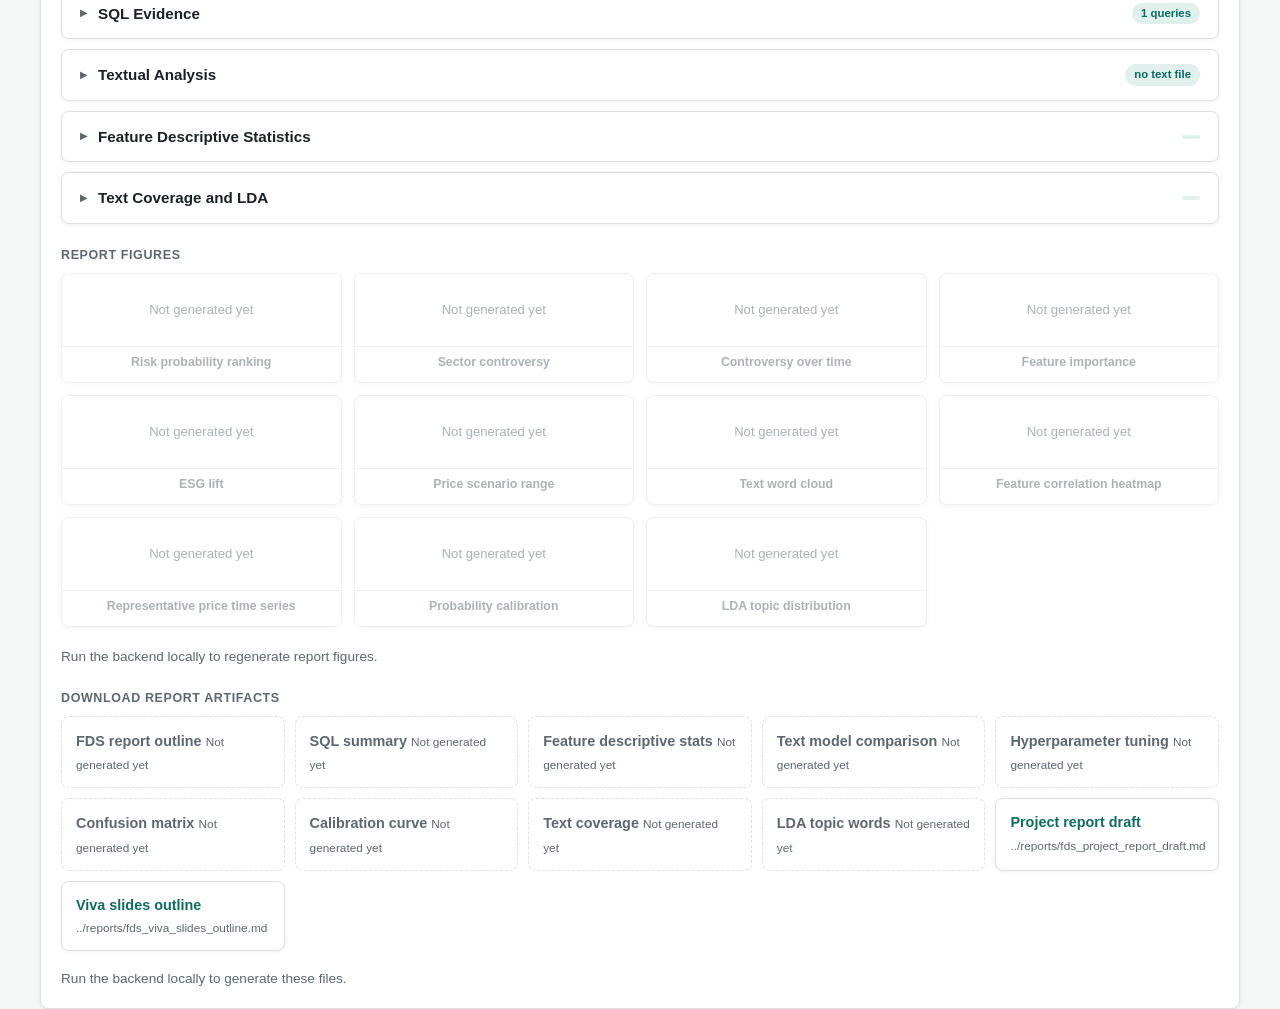
==== commit a84a83ef: "Prepare FDS pipeline and deploy dashboard" ====
--- a/frontend/index.html
+++ b/frontend/index.html
@@ -94,6 +94,22 @@
           </label>
           <input id="rawControversies" class="visually-hidden" type="file" accept=".csv,.xlsx,.xls">
 
+          <label class="file-card upload-card optional-upload-card" for="rawNewsText">
+            <span>Optional text</span>
+            <strong>news_text</strong>
+            <small>Bloomberg or generic news CSV/XLSX</small>
+            <em id="rawNewsTextStatus">No file selected</em>
+          </label>
+          <input id="rawNewsText" class="visually-hidden" type="file" accept=".csv,.xlsx,.xls">
+
+          <label class="file-card upload-card optional-upload-card" for="rawControversyText">
+            <span>Optional text</span>
+            <strong>controversy_text</strong>
+            <small>Ticker, date, headline/body/summary</small>
+            <em id="rawControversyTextStatus">No file selected</em>
+          </label>
+          <input id="rawControversyText" class="visually-hidden" type="file" accept=".csv,.xlsx,.xls">
+
           <div class="api-actions">
             <label class="checkbox-label">
               <input id="apiTune" type="checkbox">
@@ -172,6 +188,14 @@
               <strong>controversies</strong>
               <a href="samples/controversies.csv" download>Download controversies.csv</a>
               <p>ESG controversy score by ticker/date/sector.</p>
+            </article>
+            <article>
+              <strong>news_text</strong>
+              <p>Optional text upload using Bloomberg or generic CSV/XLSX columns for ticker, date, and headline/body/summary text.</p>
+            </article>
+            <article>
+              <strong>controversy_text</strong>
+              <p>Optional controversy-focused news file used for the separate ESG text score, ticker ranking, and word cloud.</p>
             </article>
           </div>
         </div>
@@ -359,6 +383,69 @@
       </section>
 
       <!-- ── ESG lift comparison ───────────────────────────────────────── -->
+      <section class="comparison-section" aria-label="Latest model diagnostics" data-info-key="model-diagnostics">
+        <div class="section-heading">
+          <div>
+            <p class="eyebrow">Latest backend artifacts</p>
+            <h2>Model diagnostics</h2>
+          </div>
+          <p id="modelDiagnosticsStatus" class="status-text">Waiting for diagnostics.</p>
+        </div>
+        <p class="section-description">
+          Displays the latest tuning, text-signal, confusion-matrix, and probability-calibration outputs returned by the backend.
+        </p>
+        <div class="diagnostics-grid">
+          <article class="diagnostic-card">
+            <div class="text-panel-header">
+              <strong>Hyperparameter tuning</strong>
+              <span id="tuningBadge" class="evidence-badge"></span>
+            </div>
+            <div class="table-shell">
+              <table class="evidence-table">
+                <thead><tr><th>Model</th><th>Best params</th><th>CV AUC</th><th>CV std</th><th>Candidates</th></tr></thead>
+                <tbody id="tuningRows"></tbody>
+              </table>
+            </div>
+          </article>
+          <article class="diagnostic-card">
+            <div class="text-panel-header">
+              <strong>Text signal comparison</strong>
+              <span id="textModelBadge" class="evidence-badge"></span>
+            </div>
+            <div class="table-shell">
+              <table class="evidence-table">
+                <thead><tr><th>Model</th><th>Split</th><th>Text rows</th><th>ROC-AUC</th><th>Precision</th><th>Capture</th></tr></thead>
+                <tbody id="textModelRows"></tbody>
+              </table>
+            </div>
+          </article>
+          <article class="diagnostic-card">
+            <div class="text-panel-header">
+              <strong>Confusion matrix</strong>
+              <span id="confusionBadge" class="evidence-badge"></span>
+            </div>
+            <div class="table-shell">
+              <table class="evidence-table">
+                <thead><tr><th>Threshold</th><th>TP</th><th>FP</th><th>TN</th><th>FN</th><th>Precision</th><th>Recall</th></tr></thead>
+                <tbody id="confusionRows"></tbody>
+              </table>
+            </div>
+          </article>
+          <article class="diagnostic-card">
+            <div class="text-panel-header">
+              <strong>Calibration curve</strong>
+              <span id="calibrationBadge" class="evidence-badge"></span>
+            </div>
+            <div class="table-shell">
+              <table class="evidence-table">
+                <thead><tr><th>Bin</th><th>N</th><th>Mean predicted</th><th>Observed</th></tr></thead>
+                <tbody id="calibrationRows"></tbody>
+              </table>
+            </div>
+          </article>
+        </div>
+      </section>
+
       <section class="comparison-section" aria-label="ESG model comparison" data-info-key="esg-validation">
         <div class="section-heading">
           <div>
@@ -427,7 +514,84 @@
         </div>
       </section>
 
+      <!-- ── Q4 2024 Out-of-Sample Backtest ────────────────────────────── -->
+      <section id="quarterBacktestSection" class="comparison-section" aria-label="Q4 2024 out-of-sample backtest" data-info-key="quarter-backtest" style="display:none">
+        <div class="section-heading">
+          <div>
+            <p class="eyebrow">Section 4b &mdash; True out-of-sample validation</p>
+            <h2>Q4 2024 Quarter Backtest</h2>
+          </div>
+          <p id="quarterBtStatus" class="status-text">Run the backend to populate quarter backtest.</p>
+        </div>
+        <p class="section-description">
+          The model was trained <strong>exclusively on pre-Q4 2024 data</strong>. At the end of Q3 2024
+          (Sep 27) it flagged the top 20% of stocks as High Risk and excluded them.
+          The chart below shows what actually happened during Q4 2024 — data the model never saw.
+          This is the clearest test of whether the ESG crash-risk signal works.
+        </p>
+
+        <!-- Hero metrics -->
+        <div class="biz-summary-grid" id="quarterBtHero"></div>
+
+        <!-- Dual charts: cumulative return + excluded stocks bar -->
+        <div style="display:grid; grid-template-columns:1fr 1fr; gap:1.5rem; margin:1.5rem 0;">
+          <div id="quarterReturnChart" class="quarter-chart-panel"></div>
+          <div id="quarterExcludedBarChart" class="quarter-chart-panel"></div>
+        </div>
+
+        <!-- Excluded stocks table -->
+        <h3 style="margin:1.25rem 0 0.5rem; font-size:1rem; font-weight:600;">
+          Stocks Flagged as High Risk (excluded from strategy)
+        </h3>
+        <p style="font-size:0.82rem; color:#555; margin:0 0 0.75rem;">
+          Green row = model correctly avoided a falling stock &nbsp;|&nbsp; Red row = model missed a rising stock
+        </p>
+        <div class="table-shell">
+          <table id="quarterExcludedTable">
+            <thead>
+              <tr>
+                <th>Ticker</th>
+                <th>Crash Probability</th>
+                <th>Actual Q4 Return</th>
+                <th>Outcome</th>
+              </tr>
+            </thead>
+            <tbody></tbody>
+          </table>
+        </div>
+      </section>
+
       <!-- ── FDS Project Evidence ─────────────────────────────────────── -->
+      <section class="comparison-section text-analytics-section" aria-label="Text analytics" data-info-key="text-analytics">
+        <div class="section-heading">
+          <div>
+            <p class="eyebrow">Separate ESG news monitor</p>
+            <h2>Text analytics</h2>
+          </div>
+          <p id="textAnalyticsStatus" class="status-text">Upload optional text files to score ESG-negative coverage.</p>
+        </div>
+        <p class="section-description">
+          Tracks how much negative ESG controversy news is coming through the uploaded text feed for each ticker.
+        </p>
+        <div id="textAnalyticsSummary" class="text-analytics-summary-grid"></div>
+        <div class="text-analytics-grid">
+          <div class="text-word-cloud-panel">
+            <div class="text-panel-header">
+              <strong>Word cloud</strong>
+              <span id="textWordCloudStatus" class="status-text">Loads from generated backend output.</span>
+            </div>
+            <div id="textWordCloudContent" class="text-word-cloud-content"></div>
+          </div>
+          <div class="text-ticker-panel">
+            <div class="text-panel-header">
+              <strong>Ticker ranking</strong>
+              <span id="textAnalyticsBadge" class="evidence-badge"></span>
+            </div>
+            <div id="textTickerSummaryContent"></div>
+          </div>
+        </div>
+      </section>
+
       <section class="comparison-section" aria-label="FDS project evidence" data-info-key="fds-evidence">
         <div class="section-heading">
           <div>
@@ -475,6 +639,22 @@
           <div id="textualAnalysisContent" class="evidence-card-body"></div>
         </details>
 
+        <details class="evidence-details">
+          <summary class="evidence-summary">
+            <strong>Feature Descriptive Statistics</strong>
+            <span class="evidence-badge" id="featureStatsBadge"></span>
+          </summary>
+          <div id="featureStatsContent" class="evidence-card-body"></div>
+        </details>
+
+        <details class="evidence-details">
+          <summary class="evidence-summary">
+            <strong>Text Coverage and LDA</strong>
+            <span class="evidence-badge" id="textCoverageBadge"></span>
+          </summary>
+          <div id="textCoverageContent" class="evidence-card-body"></div>
+        </details>
+
         <p class="evidence-subsection-label">Report Figures</p>
         <div id="reportFigures" class="report-figures-grid"></div>
 
--- a/frontend/styles.css
+++ b/frontend/styles.css
@@ -403,7 +403,7 @@
 
 .api-form {
   display: grid;
-  grid-template-columns: repeat(4, minmax(140px,1fr)) minmax(150px,.8fr);
+  grid-template-columns: repeat(3, minmax(140px,1fr));
   gap: 14px;
   align-items: stretch;
 }
@@ -412,12 +412,18 @@
   display: grid;
   gap: 8px;
   align-content: center;
+  grid-column: span 3;
 }
 
 .upload-card {
   min-height: 150px;
   display: grid;
   align-content: start;
+}
+
+.optional-upload-card {
+  background: #f8fbfb;
+  border-style: dashed;
 }
 
 .checkbox-label {
@@ -480,6 +486,50 @@
   color: #3d4a52;
   font-size: .86rem;
   line-height: 1.5;
+}
+
+.text-analytics-summary-grid {
+  display: grid;
+  grid-template-columns: repeat(4, minmax(0, 1fr));
+  gap: 14px;
+  margin-top: 16px;
+}
+
+.text-analytics-grid {
+  display: grid;
+  grid-template-columns: minmax(280px, .95fr) minmax(0, 1.35fr);
+  gap: 16px;
+  margin-top: 16px;
+}
+
+.text-word-cloud-panel,
+.text-ticker-panel {
+  padding: 16px;
+  border: 1px solid var(--line);
+  border-radius: 8px;
+  background: #fbfcfb;
+}
+
+.text-panel-header {
+  display: flex;
+  justify-content: space-between;
+  gap: 12px;
+  align-items: flex-start;
+  margin-bottom: 12px;
+}
+
+.text-word-cloud-content {
+  min-height: 240px;
+  display: grid;
+  place-items: center;
+}
+
+.text-word-cloud-content img {
+  width: 100%;
+  height: auto;
+  border: 1px solid var(--line);
+  border-radius: 8px;
+  background: #fff;
 }
 
 .info-modal-card {
@@ -625,6 +675,31 @@
   grid-template-columns: repeat(3, minmax(0,1fr));
   gap: 12px;
   margin-bottom: 14px;
+}
+
+.diagnostics-grid {
+  display: grid;
+  grid-template-columns: repeat(2, minmax(0, 1fr));
+  gap: 14px;
+}
+
+.diagnostic-card {
+  border: 1px solid var(--line);
+  border-radius: var(--radius);
+  background: var(--surface);
+  padding: 14px;
+  box-shadow: var(--shadow);
+  min-width: 0;
+}
+
+.quarter-chart-panel {
+  min-height: 260px;
+  display: grid;
+  align-items: center;
+  border: 1px solid var(--line);
+  border-radius: var(--radius);
+  background: #fff;
+  padding: 12px;
 }
 
 /* ── Business analysis ──────────────────────────────────────────────────── */
@@ -778,6 +853,20 @@
 .bucket.medium { color: #7a5f00;       background: var(--warning-soft); }
 .bucket.low    { color: var(--low);    background: var(--accent-soft); }
 
+.score-band {
+  display: inline-block;
+  min-width: 68px;
+  padding: 5px 8px;
+  border-radius: 7px;
+  font-size: .84rem;
+  font-weight: 700;
+  text-align: center;
+  background: #eef1f0;
+}
+.score-band.high   { color: var(--high); background: var(--danger-soft); }
+.score-band.medium { color: #7a5f00;     background: var(--warning-soft); }
+.score-band.low    { color: var(--low);  background: var(--accent-soft); }
+
 /* ── Driver pills ───────────────────────────────────────────────────────── */
 .driver-list { display: flex; flex-wrap: wrap; gap: 5px; }
 .driver-pill {
@@ -804,18 +893,22 @@
   .filter-strip,
   .api-form,
   .metrics-grid,
+  .text-analytics-summary-grid,
   .dashboard-grid,
   .comparison-explainer,
   .lift-summary-grid,
+  .diagnostics-grid,
   .sample-guide-grid,
   .biz-summary-grid,
   .business-value-grid,
   .metric-guide,
+  .text-analytics-grid,
   .chart-layout { grid-template-columns: 1fr; }
 
   h1 { font-size: 1.9rem; }
   .header-image { height: 140px; }
   .imp-row { grid-template-columns: 160px minmax(0,1fr) 54px; }
+  .api-actions { grid-column: span 1; }
 }
 
 @media (max-width: 520px) {
